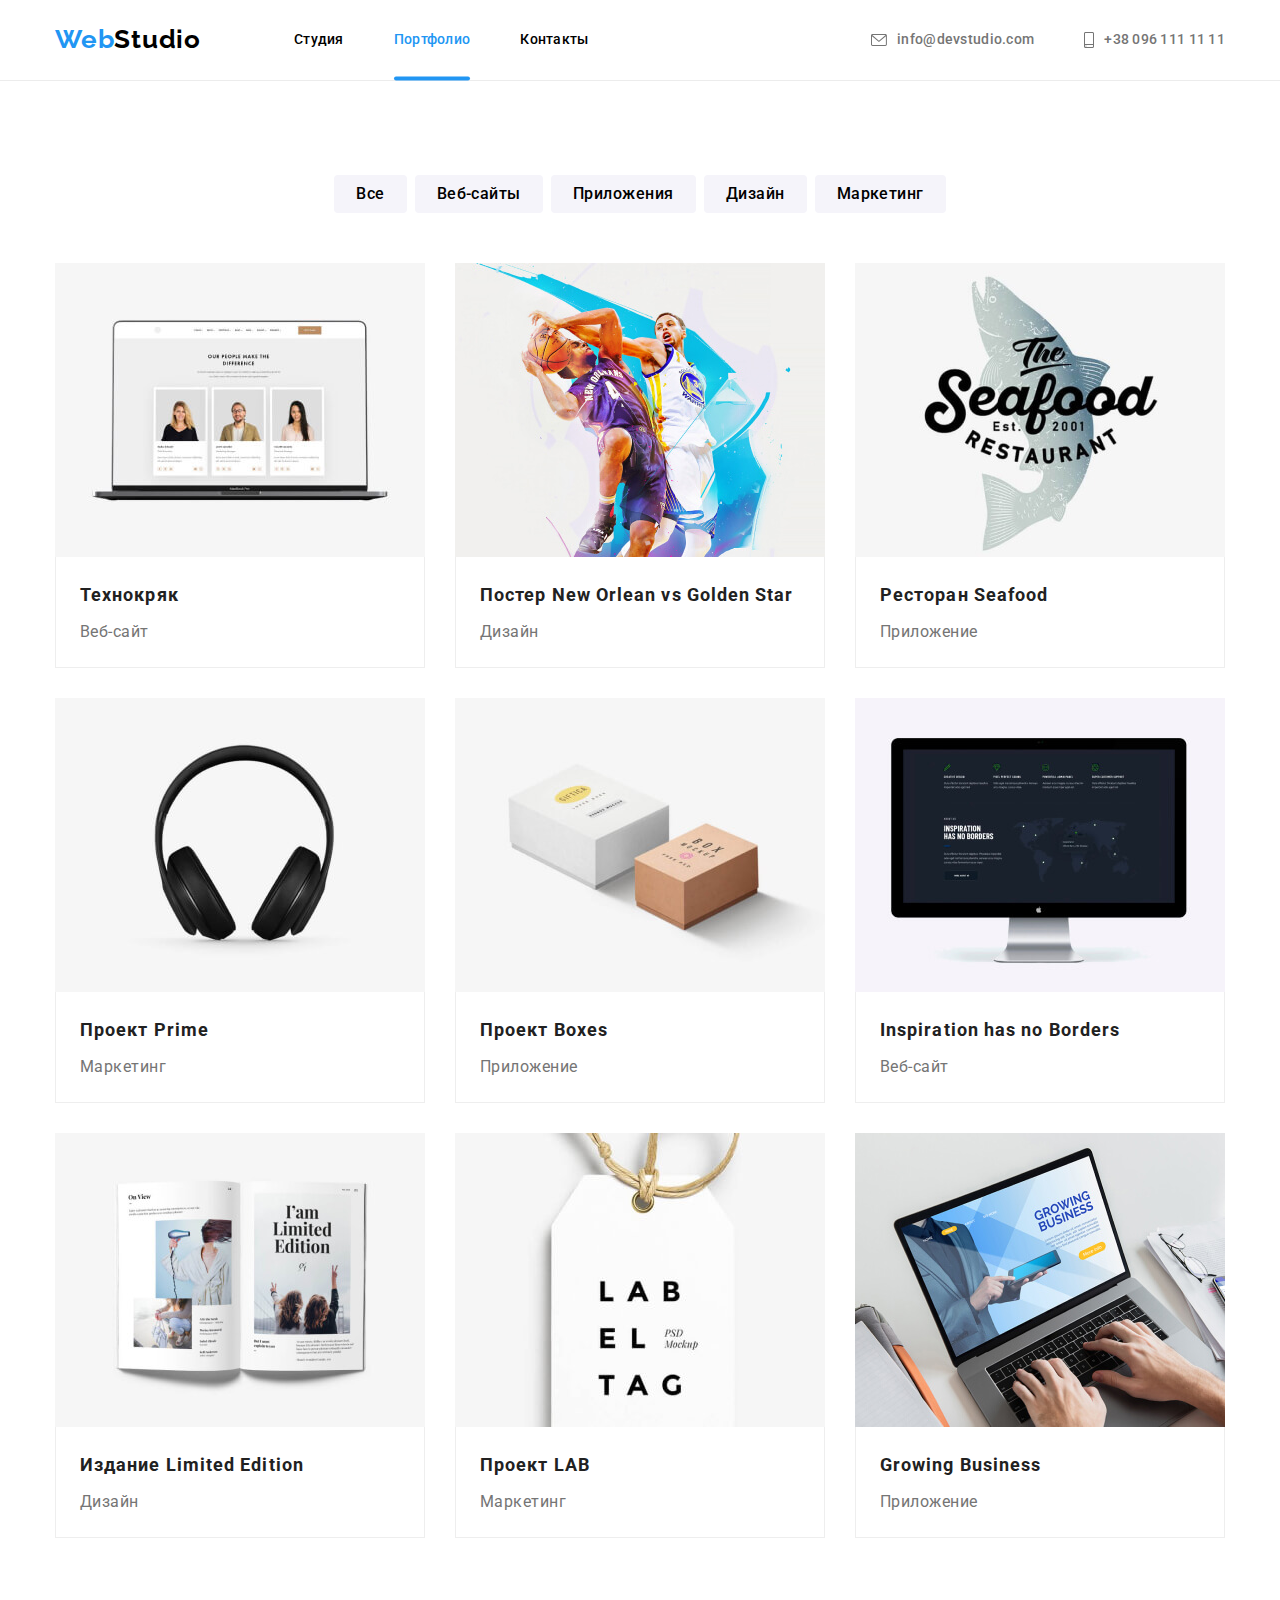
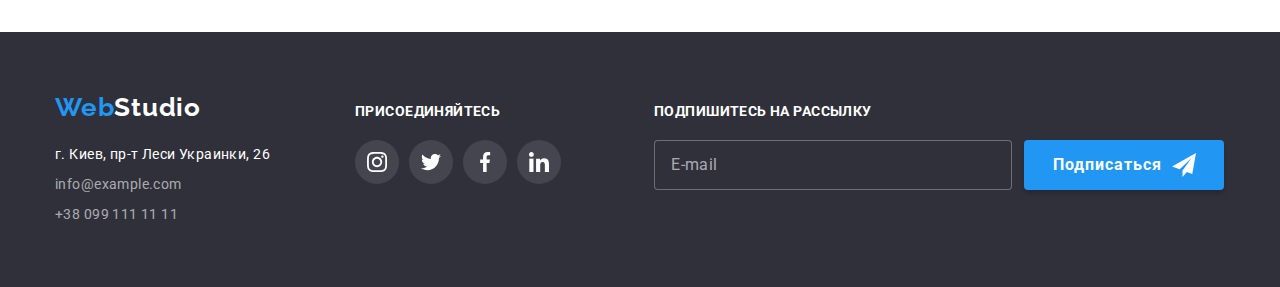
==== portfolio.html @ 22ee6ab9 "initial" ====
<!DOCTYPE html>
        <html lang="ru">
        <head>
            <meta charset="UTF-8">
            <meta name="viewport" content="width=device-width, initial-scale=1.0">
            <title>WebStudio</title>
            <link rel="stylesheet" href="https://cdnjs.cloudflare.com/ajax/libs/modern-normalize/1.0.0/modern-normalize.min.css">
            <link rel="stylesheet" href="./css/main.min.css">
            <link rel="preconnect" href="https://fonts.gstatic.com">
            <link href="https://fonts.googleapis.com/css2?family=Raleway:wght@700&family=Roboto:wght@400;500;700;900&display=swap"
                rel="stylesheet">
        </head>
            
        <body>
            <header class="page-header header-border">
               <div class="header container">
                    <nav class="navigation">
                        <a href="index.html" class="logo" aria-label="логотип сайта"><span class="logo-part">Web</span>Studio</a>
                        <ul class="navigation-list">
                            <li class="navigation-item">
                                <a class="navigation-link" href="index.html">Студия</a>
                            </li>
                            <li class="navigation-item">
                                <a class="navigation-link current" href="portfolio.html">Портфолио</a>
                            </li>
                            <li class="navigation-item">
                                <a class="navigation-link" href="#contacts">Контакты</a>
                            </li>
                        </ul>
                    </nav>
                    <address class="header-address">
                        <ul class="header-address-list">
                            <li class="header-address-item">
                                <a class="header-mail" href="mailto:info@devstudio.com">
                                    <svg class="envelope-svg" width="16" height="12">
                                        <use href="./images/sprite.svg#envelope"></use>
                                    </svg>
                                    info@devstudio.com</a>
                            </li>
                            <li class="header-address-item">
                                <a class="header-tel" href="tel:+380961111111">
                                    <svg class="smartphone-svg" width="10" height="16">
                                        <use href="./images/sprite.svg#smartphone"></use>
                                    </svg>
                                    +38 096 111 11 11</a>
                            </li>
                        </ul>
                    </address>
               </div>
            </header>
            <h1 class="visually-hidden">portfolio</h1>
            <main>
                <!--PORTFOLIO-->
                <section class="portfolio">
                  <div class="container">
                    <ul class="filter">
                        <li class="filter-list">
                            <button class="btn" type="button">Все</button>
                        </li>
                        <li class="filter-list">
                            <button class="btn" type="button">Веб-сайты</button>
                        </li>
                        <li class="filter-list">
                            <button class="btn" type="button">Приложения</button>
                        </li>
                        <li class="filter-list">
                            <button class="btn" type="button">Дизайн</button>
                        </li>
                        <li class="filter-list">
                            <button class="btn" type="button">Маркетинг</button>
                        </li>
                    </ul>
                  </div>
                  <div class="container">
                    <ul class="portfolio-list">
                        <li class="portfolio-item">
                            <a class="portfolio-link" href="">
                                <div class="portfolio-img-overlay">
                                    <img class="portfolio-img" src="images/images-portfolio/img(8).jpg" alt="пример портфолио" width="370" height="294">
                                    <p class="overlay">Технокряк это современная площадка распространения коронавируса. Компании используют эту платформу
                                        для цифрового
                                        шпионажа и атак на защищённые сервера конкурентов.</p>
                                </div>
                                <div class="portfolio-item-description">
                                    <h2 class="portfolio-title">Технокряк</h2>
                                    <p class="portfolio-description">Веб-сайт</p>
                                </div>
                            </a>
                        </li>
                        <li class="portfolio-item">
                            <a class="portfolio-link" href="">
                                <div class="portfolio-img-overlay">
                                    <img class="portfolio-img" src="images/images-portfolio/img(7).jpg" alt="пример портфолио" width="370" height="294">
                                    <p class="overlay">Технокряк это современная площадка распространения коронавируса. Компании используют эту платформу
                                        для цифрового
                                        шпионажа и атак на защищённые сервера конкурентов.</p>
                                </div>
                                <div class="portfolio-item-description">
                                    <h2 class="portfolio-title">Постер New Orlean vs Golden Star</h2>
                                    <p class="portfolio-description">Дизайн</p>
                                </div>
                            </a>
                        </li>
                        <li class="portfolio-item">
                            <a class="portfolio-link" href="">
                                <div class="portfolio-img-overlay">
                                    <img class="portfolio-img" src="images/images-portfolio/img(6).jpg" alt="пример портфолио" width="370" height="294">
                                    <p class="overlay">Технокряк это современная площадка распространения коронавируса. Компании используют эту платформу
                                        для цифрового
                                        шпионажа и атак на защищённые сервера конкурентов.</p>
                                </div>
                                <div class="portfolio-item-description">
                                    <h2 class="portfolio-title">Ресторан Seafood</h2>
                                    <p class="portfolio-description">Приложение</p>
                                </div>
                            </a>
                        </li>
                        <li class="portfolio-item">
                            <a class="portfolio-link" href="">
                                <div class="portfolio-img-overlay">
                                    <img class="portfolio-img" src="images/images-portfolio/img(5).jpg" alt="пример портфолио" width="370" height="294">
                                    <p class="overlay">Технокряк это современная площадка распространения коронавируса. Компании используют эту платформу
                                        для цифрового
                                        шпионажа и атак на защищённые сервера конкурентов.</p>
                                </div>
                                <div class="portfolio-item-description">
                                    <h2 class="portfolio-title">Проект Prime</h2>
                                    <p class="portfolio-description">Маркетинг</p>
                                </div>
                            </a>
                        </li>
                        <li class="portfolio-item">
                            <a class="portfolio-link" href="">
                                <div class="portfolio-img-overlay">
                                    <img class="portfolio-img" src="images/images-portfolio/img(4).jpg" alt="пример портфолио" width="370" height="294">
                                    <p class="overlay">Технокряк это современная площадка распространения коронавируса. Компании используют эту платформу
                                        для цифрового
                                        шпионажа и атак на защищённые сервера конкурентов.</p>
                                </div>
                                <div class="portfolio-item-description">
                                    <h2 class="portfolio-title">Проект Boxes</h2>
                                    <p class="portfolio-description">Приложение</p>
                                </div>
                            </a>
                        </li>
                        <li class="portfolio-item">
                            <a class="portfolio-link" href="">
                                <div class="portfolio-img-overlay">
                                    <img class="portfolio-img" src="images/images-portfolio/img(3).jpg" alt="пример портфолио" width="370" height="294">
                                    <p class="overlay">Технокряк это современная площадка распространения коронавируса. Компании используют эту платформу
                                        для цифрового
                                        шпионажа и атак на защищённые сервера конкурентов.</p>
                                </div>
                                <div class="portfolio-item-description">
                                    <h2 class="portfolio-title">Inspiration has no Borders</h2>
                                    <p class="portfolio-description">Веб-сайт</p>
                                </div>
                            </a>
                        </li>
                        <li class="portfolio-item">
                            <a class="portfolio-link" href="">
                                <div class="portfolio-img-overlay">
                                    <img class="portfolio-img" src="images/images-portfolio/img(2).jpg" alt="пример портфолио" width="370" height="294">
                                    <p class="overlay">Технокряк это современная площадка распространения коронавируса. Компании используют эту платформу
                                        для цифрового
                                        шпионажа и атак на защищённые сервера конкурентов.</p>
                                </div>
                                <div class="portfolio-item-description">
                                    <h2 class="portfolio-title">Издание Limited Edition</h2>
                                    <p class="portfolio-description">Дизайн</p>
                                </div>
                            </a>
                        </li>
                        <li class="portfolio-item">
                            <a class="portfolio-link" href="">
                                <div class="portfolio-img-overlay">
                                    <img class="portfolio-img" src="images/images-portfolio/img.jpg" alt="пример портфолио" width="370" height="294">
                                    <p class="overlay">Технокряк это современная площадка распространения коронавируса. Компании используют эту платформу
                                        для цифрового
                                        шпионажа и атак на защищённые сервера конкурентов.</p>
                                </div>
                                <div class="portfolio-item-description">
                                    <h2 class="portfolio-title">Проект LAB</h2>
                                    <p class="portfolio-description">Маркетинг</p>
                                </div>
                            </a>
                        </li>
                        <li class="portfolio-item">
                            <a class="portfolio-link" href="">
                                <div class="portfolio-img-overlay">
                                    <img class="portfolio-img" src="images/images-portfolio/img(1).jpg" alt="пример портфолио" width="370" height="294">
                                    <p class="overlay">Технокряк это современная площадка распространения коронавируса. Компании используют эту платформу
                                        для цифрового
                                        шпионажа и атак на защищённые сервера конкурентов.</p>
                                </div>
                                <div class="portfolio-item-description">
                                    <h2 class="portfolio-title">Growing Business</h2>
                                    <p class="portfolio-description">Приложение</p>
                                </div>
                            </a>
                        </li>
                    </ul>
                  </div>
                </section>

            </main>

            <footer>
                <div class="container footer-wrapper">
                    <div class="footer-address">
                        <a href="index.html" class="logo footer-logo" aria-label="логотип сайта"><span class="logo-part">Web</span>Studio</a>
                        <address id="contacts">
                            <ul class="footer-address-list">
                                <li class="footer-address-item">г. Киев, пр-т Леси Украинки, 26</li>
                                <li class="footer-address-item">
                                    <a class="footer-address-link" href="mailto:info@example.com">info@example.com</a>
                                </li>
                                <li class="footer-address-item">
                                    <a class="footer-address-link" href="tel:+380991111111">+38 099 111 11 11</a>
                                </li>
                            </ul>
                        </address>
                    </div>
                    <div class="footer-social">
                        <h3 class="footer-social-title">присоединяйтесь</h3>
                        <ul class="footer-social-list">
                            <li class="footer-social-item">
                                <a class="footer-social-link" href="">
                                    <svg class="footer-social-logo" width="20" height="20">
                                        <use href="./images/sprite.svg#instagram"></use>
                                    </svg>
                                </a>
                            </li>
                            <li class="footer-social-item">
                                <a class="footer-social-link" href="">
                                    <svg class="footer-social-logo" width="20" height="20">
                                        <use href="./images/sprite.svg#twitter"></use>
                                    </svg>
                                </a>
                            </li>
                            <li class="footer-social-item">
                                <a class="footer-social-link" href="">
                                    <svg class="footer-social-logo" width="20" height="20">
                                        <use href="./images/sprite.svg#facebook"></use>
                                    </svg>
                                </a>
                            </li>
                            <li class="footer-social-item">
                                <a class="footer-social-link" href="">
                                    <svg class="footer-social-logo" width="20" height="20">
                                        <use href="./images/sprite.svg#linkedin"></use>
                                    </svg>
                                </a>
                            </li>
                        </ul>
                    </div>
                    <form class="footer-form" action="#">
                        <h3 class="footer-form-title">Подпишитесь на рассылку</h3>
                        <div class="footer-form-wrapper">
                            <label>
                                <input class="footer-form-input" type="email" placeholder="E-mail">
                            </label>
                            <button class="footer-form-btn" type="submit">Подписаться
                                <svg class="footer-form-svg" width="24" height="24">
                                    <use href="./images/sprite.svg#icon-send""></use>
                                </svg>
                            </button>
                        </div>
                    </form>
                </div>
            </footer>
        </body>
        </html>
---- css/main.min.css ----
.visually-hidden{position:absolute;width:1px;height:1px;margin:-1px;border:0;padding:0;white-space:nowrap;clip-path:inset(100%);clip:rect(0 0 0 0);overflow:hidden}body{font-family:"Roboto",sans-serif}h1,h2,h3,h4,h5,h6{margin:0}ul,ol{margin:0;padding:0;list-style:none}a{margin:0;padding:0;text-decoration:none}img{display:block}p{margin:0}.current::after{content:'';position:absolute;display:block;width:100%;height:4px;border-radius:4px;background-color:#2196f3;transform:translateY(27.5px)}.container{width:100%;padding:0 15px}@media screen and (min-width: 480px){.container{max-width:480px;margin:0 auto}}@media screen and (min-width: 768px){.container{max-width:768px}}@media screen and (min-width: 1200px){.container{max-width:1200px}}.title{font-weight:700;font-size:36px;line-height:1.16;text-align:center;letter-spacing:0.03em;color:#212121;margin-bottom:50px}.logo{font-family:'Raleway', sans-serif;font-weight:700;font-size:26px;line-height:1.2;letter-spacing:0.03em;color:#000000;transition:color 250ms cubic-bezier(0.4, 0, 0.2, 1)}.logo .logo-part{color:#2196f3}.logo:hover,.logo:focus{color:#2196f3}.social-list{display:flex;justify-content:space-between;width:206px;margin-top:16px;margin-left:auto;margin-right:auto}.social-list-link{display:flex;justify-content:center;align-items:center;width:44px;height:44px;border-radius:50%;color:#afb1b8;transition:color 250ms cubic-bezier(0.4, 0, 0.2, 1),background-color 250ms cubic-bezier(0.4, 0, 0.2, 1)}.social-list-link:hover,.social-list-link:focus{color:#ffffff;background-color:#2196f3}.social-logo{fill:currentColor}.navigation{display:flex}.navigation-list{display:flex;align-items:center}.navigation-list .current{color:#2196f3}.navigation-item:not(:last-child){margin-right:50px}.navigation-link{position:relative;font-weight:500;font-size:14px;line-height:1.14;letter-spacing:0.02em;color:var(--main-font-color);padding-top:30px;padding-bottom:30px;transition:color 250ms cubic-bezier(0.4, 0, 0.2, 1)}.navigation-link:hover,.navigation-link:focus{color:#2196f3}.envelope-svg{margin-right:10px;fill:currentColor}.smartphone-svg{margin-right:10px;fill:currentColor}.header-mail,.header-tel{display:flex;align-items:center;font-style:normal;font-weight:500;font-size:14px;line-height:1.14;letter-spacing:0.02em;color:#757575;transition:color 250ms cubic-bezier(0.4, 0, 0.2, 1)}.header-mail:hover,.header-mail:focus,.header-tel:hover,.header-tel:focus{color:#2196f3}.footer-social-title{margin-bottom:20px;font-family:Roboto;font-weight:700;font-size:14px;line-height:1.14;letter-spacing:0.03em;text-transform:uppercase;color:#fff}.footer-social-link{display:flex;justify-content:center;align-items:center;width:44px;height:44px;border-radius:50%;color:#fff;border-radius:50%;background-color:rgba(255,255,255,0.1);transition:color 250ms cubic-bezier(0.4, 0, 0.2, 1),background-color 250ms cubic-bezier(0.4, 0, 0.2, 1)}.footer-social-link:hover,.footer-social-link:focus{background-color:#2196f3}.footer-social-logo{fill:currentColor}.footer-social-list{display:flex;width:206px;justify-content:space-between}.footer-social{width:206px;margin-top:12px;margin-left:85px}address{margin-top:20px}.footer-address-item{font-style:normal;font-weight:400;font-size:14px;line-height:1.71;letter-spacing:0.03em;color:#fff}.footer-address-item:not(:last-child){margin-bottom:6px}.footer-address-link{font-style:normal;color:rgba(255,255,255,0.6)}.footer-logo{color:#fff}.footer-form{margin-top:12px;margin-left:93px}.footer-form-title{font-family:"Roboto",sans-serif;font-weight:700;font-size:14px;line-height:1.14;letter-spacing:0.03em;text-transform:uppercase;color:#fff}.footer-form-input{width:358px;height:50px;border:1px solid rgba(255,255,255,0.3);border-radius:4px;background-color:#2f303a;margin-top:20px;padding-left:16px}.footer-form-input::placeholder{font-family:"Roboto",sans-serif;font-style:400;font-weight:normal;font-size:16px;line-height:1.42;letter-spacing:0.03em;color:rgba(255,255,255,0.6)}.footer-form-input:not(:placeholder-shown){font-family:"Roboto",sans-serif;font-style:400;font-weight:normal;font-size:16px;line-height:1.42;letter-spacing:0.03em;color:rgba(255,255,255,0.6)}.footer-form-btn{position:relative;font-family:"Roboto",sans-serif;font-weight:700;font-size:16px;line-height:1.87;text-align:center;letter-spacing:0.06em;color:#fff;background-color:#2196f3;box-shadow:0px 4px 4px rgba(0,0,0,0.15);border:none;border-radius:4px;padding:10px 62px 10px 29px;margin-left:12px;margin-top:20px;cursor:pointer}.footer-form-wrapper{display:flex}.footer-form-svg{position:absolute;margin-left:10px;top:50%;transform:translateY(-50%)}.header{display:flex;align-items:center}.page-header{padding-top:24px;padding-bottom:25px}.page-header .logo{margin-right:93px}.header-address-list{display:flex}.header-address-item:not(:last-child){margin-right:50px}.header-address{margin-left:auto;margin-top:0}.header-border{border-bottom:1px solid #ececec}.hero{background-image:linear-gradient(rgba(47,48,58,0.4), rgba(47,48,58,0.4)),url("../images/hero-mobile.jpg");background-repeat:no-repeat;max-width:480px;height:400px;padding:118px 15px;margin:0 auto;text-align:center;background-color:#c4c4c4;background-size:480px 400px;background-position:center}.hero-title{font-weight:900;font-size:26px;line-height:1.61;margin-bottom:30px;letter-spacing:0.06em;text-transform:uppercase;color:#fff}.hero-button{padding:9px 31px;border-radius:4px;border:1px solid transparent;cursor:pointer;font-family:"Roboto",sans-serif;font-weight:700;font-size:16px;line-height:1.85;letter-spacing:0.06em;text-decoration:none;background:#2196f3;color:#fff}@media screen and (min-device-pixel-ratio: 2) and (min-width: 320px), screen and (min-resolution: 192dpi) and (min-width: 320px), screen and (min-resolution: 2dppx) and (min-width: 320px){.hero{background-image:linear-gradient(rgba(47,48,58,0.4), rgba(47,48,58,0.4)),url("../images/hero-mobile@2x.jpg")}}@media screen and (min-width: 481px){.hero{background-image:linear-gradient(rgba(47,48,58,0.4), rgba(47,48,58,0.4)),url("../images/hero-tablet.jpg");background-size:768px 400px;max-width:768px}}@media screen and (min-device-pixel-ratio: 2) and (min-width: 481px), screen and (min-resolution: 192dpi) and (min-width: 481px), screen and (min-resolution: 2dppx) and (min-width: 481px){.hero{background-image:linear-gradient(rgba(47,48,58,0.4), rgba(47,48,58,0.4)),url("../images/hero-tablet@2x.jpg")}}@media screen and (min-width: 769px){.hero{background-image:linear-gradient(rgba(47,48,58,0.4), rgba(47,48,58,0.4)),url("../images/hero.jpg");background-size:1600px 600px;max-width:1600px;height:600px;padding-top:200px;padding-bottom:200px}.hero-title{font-size:44px;line-height:1.36}}@media screen and (min-device-pixel-ratio: 2) and (min-width: 769px), screen and (min-resolution: 192dpi) and (min-width: 769px), screen and (min-resolution: 2dppx) and (min-width: 769px){.hero{background-image:linear-gradient(rgba(47,48,58,0.4), rgba(47,48,58,0.4)),url("../images/hero@2x.jpg")}}.advantages-group{display:flex;justify-content:center;align-items:center;height:120px;background-color:#f5f4fa;margin-bottom:30px}.advantages{padding-top:60px;padding-bottom:30px}.advantages-title{font-weight:700;font-size:14px;line-height:1.14;letter-spacing:0.03em;color:#212121;text-transform:uppercase;text-align:center;margin-bottom:10px}.advantages-title-description{font-weight:400;font-size:14px;line-height:1.71;letter-spacing:0.03em;color:#757575;margin-bottom:30px}@media screen and (min-width: 768px){.advantages-list{margin-left:-15px;margin-right:-15px;margin-bottom:-30px;display:flex;flex-wrap:wrap}.advantages-item{margin-left:15px;margin-right:15px;width:calc((100% - 4 * 15px) / 2)}.advantages-title-description{margin-bottom:30px}.advantages{padding-bottom:60px}}@media screen and (min-width: 1200px){.advantages-group{width:270px}.advantages{padding-top:94px;padding-bottom:94px}.advantages-list{flex-wrap:nowrap}}.examples-overlay{position:absolute;bottom:0;left:0;width:100%;padding-top:27px;padding-bottom:27px;margin:0;font-family:"Roboto",sans-serif;font-weight:700;font-size:14px;line-height:1.14;text-align:center;letter-spacing:0.03em;text-transform:uppercase;color:#fff;background:rgba(47,48,58,0.8)}.examples-item{position:relative}.examples-item:not(:last-child){margin-right:30px}.examples-list{display:flex}.our-works{padding-bottom:94px}@media screen and (max-width: 1200px){.our-works{display:none}}.our-team{background-color:#f5f4fa;padding-top:94px;padding-bottom:94px}.our-team-list{display:flex}.our-team-element{padding-top:30px;padding-bottom:30px}.our-team-item{background-color:#ffffff;box-shadow:0px 1px 3px rgba(0,0,0,0.12),0px 1px 1px rgba(0,0,0,0.14),0px 2px 1px rgba(0,0,0,0.2)}.our-team-item:not(:last-child){margin-right:30px}.team-title{margin-bottom:11px;font-weight:500;font-size:16px;line-height:1.18;text-align:center;letter-spacing:0.03em;color:var(--main-font-color)}.team-description{margin-top:0;margin-bottom:0;font-weight:400;font-size:16px;line-height:1.18;text-align:center;letter-spacing:0.03em;color:#757575}.our-clients{padding-top:94px;padding-bottom:94px}.clients-list{display:flex;justify-content:space-between}.clients-list-link{display:flex;justify-content:center;align-items:center;width:170px;height:90px;border:1px solid #afb1b8;box-sizing:border-box;border-radius:4px;color:#afb1b8;transition:color 250ms cubic-bezier(0.4, 0, 0.2, 1),border 250ms cubic-bezier(0.4, 0, 0.2, 1)}.clients-list-link:hover,.clients-list-link:focus{border:1px solid #2196f3;color:#2196f3}.clients-logo{fill:currentColor}.footer-wrapper{display:flex}footer{padding-top:60px;padding-bottom:60px;background-color:#2f303a}.filter{display:flex;justify-content:center;margin-bottom:50px}.filter-list:not(:last-child){margin-right:8px}.btn{padding:6px 22px;border-radius:4px;border:0;font-family:"Roboto",sans-serif;font-weight:500;font-size:16px;line-height:1.62;letter-spacing:0.03em;color:var(--main-font-color);background-color:#f5f4fa;transition:color 250ms cubic-bezier(0.4, 0, 0.2, 1),background-color 250ms cubic-bezier(0.4, 0, 0.2, 1),box-shadow 250ms cubic-bezier(0.4, 0, 0.2, 1)}.btn:hover,.btn:focus{color:#fff;background-color:#2196f3;box-shadow:0px 3px 1px rgba(0,0,0,0.1),0px 1px 2px rgba(0,0,0,0.08),0px 2px 2px rgba(0,0,0,0.12)}.overlay{position:absolute;top:1px;left:0;margin:0;width:100%;height:100%;padding:63px 24px;font-family:var(--main-font);font-weight:400;font-size:18px;line-height:1.55;letter-spacing:0.03em;color:#fff;background:rgba(33,150,243,0.9);transform:translateY(100%);transition:transform 250ms cubic-bezier(0.4, 0, 0.2, 1)}.portfolio-link:hover .overlay,.portfolio-link:focus .overlay{transform:translateY(0)}.portfolio-img-overlay{position:relative;overflow:hidden}.portfolio{padding-top:94px;padding-bottom:94px}.portfolio-list{display:flex;flex-wrap:wrap;margin-left:-30px;margin-top:-30px}.portfolio-item{margin-left:30px;margin-top:30px;flex-basis:calc(100% / 3 - 30px)}.portfolio-link{display:block;transition:box-shadow 250ms cubic-bezier(0.4, 0, 0.2, 1)}.portfolio-link:hover,.portfolio-link:focus{box-shadow:0px 1px 1px rgba(0,0,0,0.12),0px 4px 4px rgba(0,0,0,0.06),1px 4px 6px rgba(0,0,0,0.16)}.portfolio-title{font-weight:700;font-size:18px;line-height:2;letter-spacing:0.06em;color:#212121;padding-bottom:4px}.portfolio-description{font-weight:400;font-size:16px;line-height:1.87;letter-spacing:0.03em;color:#757575;margin-top:0;margin-bottom:0}.portfolio-item-description{padding:20px 24px;border-right:1px solid #eeeeee;border-bottom:1px solid #eeeeee;border-left:1px solid #eeeeee}.backdrop{position:fixed;top:0;left:0;width:100%;height:100%;background:rgba(0,0,0,0.2);opacity:1;transition:opacity 250ms cubic-bezier(0.4, 0, 0.2, 1)}.backdrop.is-hidden{opacity:0;visibility:hidden;pointer-events:none}.modal{position:absolute;top:50%;left:50%;min-width:528px;min-height:581px;background:#ffffff;box-shadow:0px 1px 3px rgba(0,0,0,0.12),0px 1px 1px rgba(0,0,0,0.14),0px 2px 1px rgba(0,0,0,0.2);border-radius:4px;padding:40px;transform:translate(-50%, -50%) scale(1);transition:250ms cubic-bezier(0.4, 0, 0.2, 1)}.backdrop.is-hidden .modal{scale:0.9}.modal-cross{transition:fill 250ms cubic-bezier(0.4, 0, 0.2, 1)}.modal-cross:hover{fill:#2196f3}.modal-button{position:absolute;top:8px;right:8px;width:30px;height:30px;display:flex;justify-content:center;align-items:center;background:#ffffff;border:1px solid rgba(0,0,0,0.1);border-radius:50%;cursor:pointer}.modal-title{font-family:"Roboto",sans-serif;font-weight:700;font-size:20px;line-height:1.15;letter-spacing:0.03em;text-align:center;color:#212121;display:block;margin-bottom:12px}.modal-form{display:flex;flex-direction:column}.modal-form-input-wrapper{position:relative;display:block;margin-top:4px}.modal-form-input{width:100%;height:40px;border:1px solid rgba(33,33,33,0.2);border-radius:4px;padding-left:42px;transition:border-color 250ms cubic-bezier(0.4, 0, 0.2, 1)}.modal-form-input:focus,.modal-form-input:hover{outline:none;border-color:#2196f3}.modal-form-icon{position:absolute;top:0;left:12px;top:50%;transform:translateY(-50%);width:18px;height:18px;transition:fill 250ms cubic-bezier(0.4, 0, 0.2, 1)}.modal-form-input:focus+.modal-form-icon,.modal-form-input:hover+.modal-form-icon{fill:#2196f3}.modal-form-field{margin-bottom:10px}.modal-form-message{width:100%;height:120px;border:1px solid rgba(33,33,33,0.2);border-radius:4px;padding:12px 16px;margin-top:4px;resize:none}.modal-form-message::placeholder{font-family:"Roboto",sans-serif;font-style:normal;font-weight:400;font-size:12px;line-height:1.6;letter-spacing:0.01em;color:rgba(117,117,117,0.5)}.modal-form-massage-field{margin-bottom:20px}.modal-form-policy-text{display:flex;align-items:center;margin:0 auto;margin-bottom:30px}.modal-form-policy-text::before{content:'';display:inline-block;width:16px;height:15px;border-radius:2px;margin-right:3px;background-image:url("../images/vector.svg")}.modal-form-policy:checked+.modal-form-policy-text::before{background-color:#2196f3;background-image:url("../images/icon check.svg")}.modal-form-font{margin:0;font-family:"Roboto",sans-serif;font-weight:400;font-size:12px;line-height:1.16;letter-spacing:0.01em;color:#757575}.modal-policy-text{font-family:"Roboto",sans-serif;font-weight:400;font-size:14px;line-height:1.71;letter-spacing:0.03em;color:#757575}.modal-policy-link{font-family:"Roboto",sans-serif;font-style:normal;font-weight:400;font-size:14px;line-height:1.71;letter-spacing:0.03em;text-decoration-line:underline;color:#2196f3;margin-left:4px;text-decoration-skip-ink:none}.modal-form-btn{max-width:200px;font-family:"Roboto",sans-serif;font-style:normal;font-weight:700;font-size:16px;line-height:1.87;text-align:center;letter-spacing:0.06em;color:#ffffff;background:#2196f3;box-shadow:0px 4px 4px rgba(0,0,0,0.15);border-radius:4px;border:1px solid transparent;cursor:pointer;padding:10px 55px;display:block;margin:0 auto}
/*# sourceMappingURL=main.min.css.map */
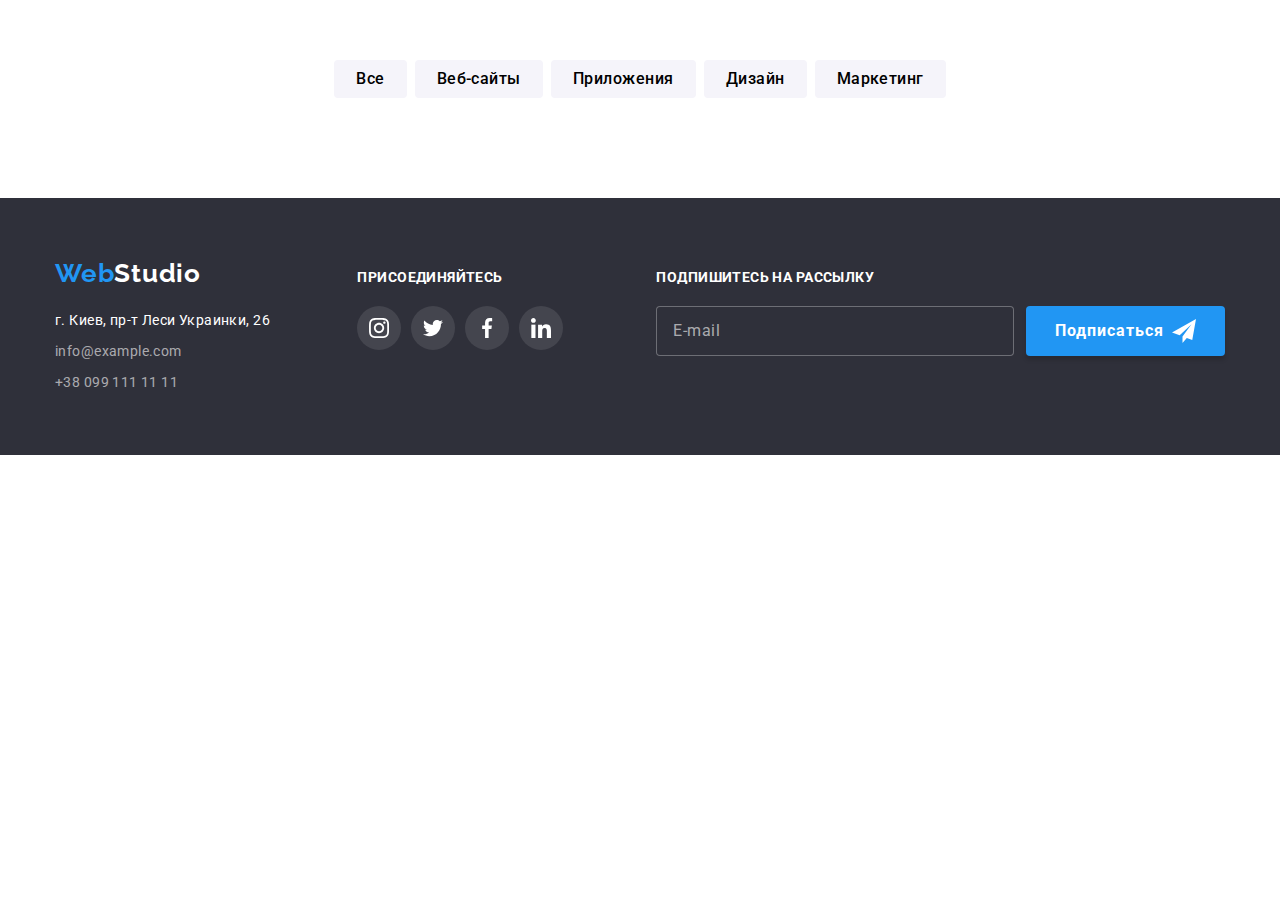
==== commit 7846b983: "add portfolio filter" ====
--- a/portfolio.html
+++ b/portfolio.html
@@ -12,7 +12,7 @@
         </head>
             
         <body>
-            <header class="page-header header-border">
+            <!-- <header class="page-header header-border">
                <div class="header container">
                     <nav class="navigation">
                         <a href="index.html" class="logo" aria-label="логотип сайта"><span class="logo-part">Web</span>Studio</a>
@@ -47,7 +47,7 @@
                         </ul>
                     </address>
                </div>
-            </header>
+            </header> -->
             <h1 class="visually-hidden">portfolio</h1>
             <main>
                 <!--PORTFOLIO-->
@@ -71,7 +71,7 @@
                         </li>
                     </ul>
                   </div>
-                  <div class="container">
+                  <!-- <div class="container">
                     <ul class="portfolio-list">
                         <li class="portfolio-item">
                             <a class="portfolio-link" href="">
@@ -200,59 +200,62 @@
                             </a>
                         </li>
                     </ul>
-                  </div>
+                  </div> -->
                 </section>
 
             </main>
 
             <footer>
                 <div class="container footer-wrapper">
-                    <div class="footer-address">
-                        <a href="index.html" class="logo footer-logo" aria-label="логотип сайта"><span class="logo-part">Web</span>Studio</a>
-                        <address id="contacts">
-                            <ul class="footer-address-list">
-                                <li class="footer-address-item">г. Киев, пр-т Леси Украинки, 26</li>
-                                <li class="footer-address-item">
-                                    <a class="footer-address-link" href="mailto:info@example.com">info@example.com</a>
-                                </li>
-                                <li class="footer-address-item">
-                                    <a class="footer-address-link" href="tel:+380991111111">+38 099 111 11 11</a>
+                    <div class="footer-address-social-wrapper">
+                        <div class="footer-address">
+                            <a href="index.html" class="logo footer-logo" aria-label="логотип сайта"><span
+                                    class="logo-part">Web</span>Studio</a>
+                            <address id="contacts">
+                                <ul class="footer-address-list">
+                                    <li class="footer-address-item">г. Киев, пр-т Леси Украинки, 26</li>
+                                    <li class="footer-address-item">
+                                        <a class="footer-address-link" href="mailto:info@example.com">info@example.com</a>
+                                    </li>
+                                    <li class="footer-address-item">
+                                        <a class="footer-address-link" href="tel:+380991111111">+38 099 111 11 11</a>
+                                    </li>
+                                </ul>
+                            </address>
+                        </div>
+                        <div class="footer-social">
+                            <h3 class="footer-social-title">присоединяйтесь</h3>
+                            <ul class="footer-social-list">
+                                <li class="footer-social-item">
+                                    <a class="footer-social-link" href="">
+                                        <svg class="footer-social-logo" width="20" height="20">
+                                            <use href="./images/sprite.svg#instagram"></use>
+                                        </svg>
+                                    </a>
+                                </li>
+                                <li class="footer-social-item">
+                                    <a class="footer-social-link" href="">
+                                        <svg class="footer-social-logo" width="20" height="20">
+                                            <use href="./images/sprite.svg#twitter"></use>
+                                        </svg>
+                                    </a>
+                                </li>
+                                <li class="footer-social-item">
+                                    <a class="footer-social-link" href="">
+                                        <svg class="footer-social-logo" width="20" height="20">
+                                            <use href="./images/sprite.svg#facebook"></use>
+                                        </svg>
+                                    </a>
+                                </li>
+                                <li class="footer-social-item">
+                                    <a class="footer-social-link" href="">
+                                        <svg class="footer-social-logo" width="20" height="20">
+                                            <use href="./images/sprite.svg#linkedin"></use>
+                                        </svg>
+                                    </a>
                                 </li>
                             </ul>
-                        </address>
-                    </div>
-                    <div class="footer-social">
-                        <h3 class="footer-social-title">присоединяйтесь</h3>
-                        <ul class="footer-social-list">
-                            <li class="footer-social-item">
-                                <a class="footer-social-link" href="">
-                                    <svg class="footer-social-logo" width="20" height="20">
-                                        <use href="./images/sprite.svg#instagram"></use>
-                                    </svg>
-                                </a>
-                            </li>
-                            <li class="footer-social-item">
-                                <a class="footer-social-link" href="">
-                                    <svg class="footer-social-logo" width="20" height="20">
-                                        <use href="./images/sprite.svg#twitter"></use>
-                                    </svg>
-                                </a>
-                            </li>
-                            <li class="footer-social-item">
-                                <a class="footer-social-link" href="">
-                                    <svg class="footer-social-logo" width="20" height="20">
-                                        <use href="./images/sprite.svg#facebook"></use>
-                                    </svg>
-                                </a>
-                            </li>
-                            <li class="footer-social-item">
-                                <a class="footer-social-link" href="">
-                                    <svg class="footer-social-logo" width="20" height="20">
-                                        <use href="./images/sprite.svg#linkedin"></use>
-                                    </svg>
-                                </a>
-                            </li>
-                        </ul>
+                        </div>
                     </div>
                     <form class="footer-form" action="#">
                         <h3 class="footer-form-title">Подпишитесь на рассылку</h3>
--- a/css/main.min.css
+++ b/css/main.min.css
@@ -1,2 +1,2 @@
-.visually-hidden{position:absolute;width:1px;height:1px;margin:-1px;border:0;padding:0;white-space:nowrap;clip-path:inset(100%);clip:rect(0 0 0 0);overflow:hidden}body{font-family:"Roboto",sans-serif}h1,h2,h3,h4,h5,h6{margin:0}ul,ol{margin:0;padding:0;list-style:none}a{margin:0;padding:0;text-decoration:none}img{display:block}p{margin:0}.current::after{content:'';position:absolute;display:block;width:100%;height:4px;border-radius:4px;background-color:#2196f3;transform:translateY(27.5px)}.container{width:100%;padding:0 15px}@media screen and (min-width: 480px){.container{max-width:480px;margin:0 auto}}@media screen and (min-width: 768px){.container{max-width:768px}}@media screen and (min-width: 1200px){.container{max-width:1200px}}.title{font-weight:700;font-size:36px;line-height:1.16;text-align:center;letter-spacing:0.03em;color:#212121;margin-bottom:50px}.logo{font-family:'Raleway', sans-serif;font-weight:700;font-size:26px;line-height:1.2;letter-spacing:0.03em;color:#000000;transition:color 250ms cubic-bezier(0.4, 0, 0.2, 1)}.logo .logo-part{color:#2196f3}.logo:hover,.logo:focus{color:#2196f3}.social-list{display:flex;justify-content:space-between;width:206px;margin-top:16px;margin-left:auto;margin-right:auto}.social-list-link{display:flex;justify-content:center;align-items:center;width:44px;height:44px;border-radius:50%;color:#afb1b8;transition:color 250ms cubic-bezier(0.4, 0, 0.2, 1),background-color 250ms cubic-bezier(0.4, 0, 0.2, 1)}.social-list-link:hover,.social-list-link:focus{color:#ffffff;background-color:#2196f3}.social-logo{fill:currentColor}.navigation{display:flex}.navigation-list{display:flex;align-items:center}.navigation-list .current{color:#2196f3}.navigation-item:not(:last-child){margin-right:50px}.navigation-link{position:relative;font-weight:500;font-size:14px;line-height:1.14;letter-spacing:0.02em;color:var(--main-font-color);padding-top:30px;padding-bottom:30px;transition:color 250ms cubic-bezier(0.4, 0, 0.2, 1)}.navigation-link:hover,.navigation-link:focus{color:#2196f3}.envelope-svg{margin-right:10px;fill:currentColor}.smartphone-svg{margin-right:10px;fill:currentColor}.header-mail,.header-tel{display:flex;align-items:center;font-style:normal;font-weight:500;font-size:14px;line-height:1.14;letter-spacing:0.02em;color:#757575;transition:color 250ms cubic-bezier(0.4, 0, 0.2, 1)}.header-mail:hover,.header-mail:focus,.header-tel:hover,.header-tel:focus{color:#2196f3}.footer-social-title{margin-bottom:20px;font-family:Roboto;font-weight:700;font-size:14px;line-height:1.14;letter-spacing:0.03em;text-transform:uppercase;color:#fff}.footer-social-link{display:flex;justify-content:center;align-items:center;width:44px;height:44px;border-radius:50%;color:#fff;border-radius:50%;background-color:rgba(255,255,255,0.1);transition:color 250ms cubic-bezier(0.4, 0, 0.2, 1),background-color 250ms cubic-bezier(0.4, 0, 0.2, 1)}.footer-social-link:hover,.footer-social-link:focus{background-color:#2196f3}.footer-social-logo{fill:currentColor}.footer-social-list{display:flex;width:206px;justify-content:space-between}.footer-social{width:206px;margin-top:12px;margin-left:85px}address{margin-top:20px}.footer-address-item{font-style:normal;font-weight:400;font-size:14px;line-height:1.71;letter-spacing:0.03em;color:#fff}.footer-address-item:not(:last-child){margin-bottom:6px}.footer-address-link{font-style:normal;color:rgba(255,255,255,0.6)}.footer-logo{color:#fff}.footer-form{margin-top:12px;margin-left:93px}.footer-form-title{font-family:"Roboto",sans-serif;font-weight:700;font-size:14px;line-height:1.14;letter-spacing:0.03em;text-transform:uppercase;color:#fff}.footer-form-input{width:358px;height:50px;border:1px solid rgba(255,255,255,0.3);border-radius:4px;background-color:#2f303a;margin-top:20px;padding-left:16px}.footer-form-input::placeholder{font-family:"Roboto",sans-serif;font-style:400;font-weight:normal;font-size:16px;line-height:1.42;letter-spacing:0.03em;color:rgba(255,255,255,0.6)}.footer-form-input:not(:placeholder-shown){font-family:"Roboto",sans-serif;font-style:400;font-weight:normal;font-size:16px;line-height:1.42;letter-spacing:0.03em;color:rgba(255,255,255,0.6)}.footer-form-btn{position:relative;font-family:"Roboto",sans-serif;font-weight:700;font-size:16px;line-height:1.87;text-align:center;letter-spacing:0.06em;color:#fff;background-color:#2196f3;box-shadow:0px 4px 4px rgba(0,0,0,0.15);border:none;border-radius:4px;padding:10px 62px 10px 29px;margin-left:12px;margin-top:20px;cursor:pointer}.footer-form-wrapper{display:flex}.footer-form-svg{position:absolute;margin-left:10px;top:50%;transform:translateY(-50%)}.header{display:flex;align-items:center}.page-header{padding-top:24px;padding-bottom:25px}.page-header .logo{margin-right:93px}.header-address-list{display:flex}.header-address-item:not(:last-child){margin-right:50px}.header-address{margin-left:auto;margin-top:0}.header-border{border-bottom:1px solid #ececec}.hero{background-image:linear-gradient(rgba(47,48,58,0.4), rgba(47,48,58,0.4)),url("../images/hero-mobile.jpg");background-repeat:no-repeat;max-width:480px;height:400px;padding:118px 15px;margin:0 auto;text-align:center;background-color:#c4c4c4;background-size:480px 400px;background-position:center}.hero-title{font-weight:900;font-size:26px;line-height:1.61;margin-bottom:30px;letter-spacing:0.06em;text-transform:uppercase;color:#fff}.hero-button{padding:9px 31px;border-radius:4px;border:1px solid transparent;cursor:pointer;font-family:"Roboto",sans-serif;font-weight:700;font-size:16px;line-height:1.85;letter-spacing:0.06em;text-decoration:none;background:#2196f3;color:#fff}@media screen and (min-device-pixel-ratio: 2) and (min-width: 320px), screen and (min-resolution: 192dpi) and (min-width: 320px), screen and (min-resolution: 2dppx) and (min-width: 320px){.hero{background-image:linear-gradient(rgba(47,48,58,0.4), rgba(47,48,58,0.4)),url("../images/hero-mobile@2x.jpg")}}@media screen and (min-width: 481px){.hero{background-image:linear-gradient(rgba(47,48,58,0.4), rgba(47,48,58,0.4)),url("../images/hero-tablet.jpg");background-size:768px 400px;max-width:768px}}@media screen and (min-device-pixel-ratio: 2) and (min-width: 481px), screen and (min-resolution: 192dpi) and (min-width: 481px), screen and (min-resolution: 2dppx) and (min-width: 481px){.hero{background-image:linear-gradient(rgba(47,48,58,0.4), rgba(47,48,58,0.4)),url("../images/hero-tablet@2x.jpg")}}@media screen and (min-width: 769px){.hero{background-image:linear-gradient(rgba(47,48,58,0.4), rgba(47,48,58,0.4)),url("../images/hero.jpg");background-size:1600px 600px;max-width:1600px;height:600px;padding-top:200px;padding-bottom:200px}.hero-title{font-size:44px;line-height:1.36}}@media screen and (min-device-pixel-ratio: 2) and (min-width: 769px), screen and (min-resolution: 192dpi) and (min-width: 769px), screen and (min-resolution: 2dppx) and (min-width: 769px){.hero{background-image:linear-gradient(rgba(47,48,58,0.4), rgba(47,48,58,0.4)),url("../images/hero@2x.jpg")}}.advantages-group{display:flex;justify-content:center;align-items:center;height:120px;background-color:#f5f4fa;margin-bottom:30px}.advantages{padding-top:60px;padding-bottom:30px}.advantages-title{font-weight:700;font-size:14px;line-height:1.14;letter-spacing:0.03em;color:#212121;text-transform:uppercase;text-align:center;margin-bottom:10px}.advantages-title-description{font-weight:400;font-size:14px;line-height:1.71;letter-spacing:0.03em;color:#757575;margin-bottom:30px}@media screen and (min-width: 768px){.advantages-list{margin-left:-15px;margin-right:-15px;margin-bottom:-30px;display:flex;flex-wrap:wrap}.advantages-item{margin-left:15px;margin-right:15px;width:calc((100% - 4 * 15px) / 2)}.advantages-title-description{margin-bottom:30px}.advantages{padding-bottom:60px}}@media screen and (min-width: 1200px){.advantages-group{width:270px}.advantages{padding-top:94px;padding-bottom:94px}.advantages-list{flex-wrap:nowrap}}.examples-overlay{position:absolute;bottom:0;left:0;width:100%;padding-top:27px;padding-bottom:27px;margin:0;font-family:"Roboto",sans-serif;font-weight:700;font-size:14px;line-height:1.14;text-align:center;letter-spacing:0.03em;text-transform:uppercase;color:#fff;background:rgba(47,48,58,0.8)}.examples-item{position:relative}.examples-item:not(:last-child){margin-right:30px}.examples-list{display:flex}.our-works{padding-bottom:94px}@media screen and (max-width: 1200px){.our-works{display:none}}.our-team{background-color:#f5f4fa;padding-top:94px;padding-bottom:94px}.our-team-list{display:flex}.our-team-element{padding-top:30px;padding-bottom:30px}.our-team-item{background-color:#ffffff;box-shadow:0px 1px 3px rgba(0,0,0,0.12),0px 1px 1px rgba(0,0,0,0.14),0px 2px 1px rgba(0,0,0,0.2)}.our-team-item:not(:last-child){margin-right:30px}.team-title{margin-bottom:11px;font-weight:500;font-size:16px;line-height:1.18;text-align:center;letter-spacing:0.03em;color:var(--main-font-color)}.team-description{margin-top:0;margin-bottom:0;font-weight:400;font-size:16px;line-height:1.18;text-align:center;letter-spacing:0.03em;color:#757575}.our-clients{padding-top:94px;padding-bottom:94px}.clients-list{display:flex;justify-content:space-between}.clients-list-link{display:flex;justify-content:center;align-items:center;width:170px;height:90px;border:1px solid #afb1b8;box-sizing:border-box;border-radius:4px;color:#afb1b8;transition:color 250ms cubic-bezier(0.4, 0, 0.2, 1),border 250ms cubic-bezier(0.4, 0, 0.2, 1)}.clients-list-link:hover,.clients-list-link:focus{border:1px solid #2196f3;color:#2196f3}.clients-logo{fill:currentColor}.footer-wrapper{display:flex}footer{padding-top:60px;padding-bottom:60px;background-color:#2f303a}.filter{display:flex;justify-content:center;margin-bottom:50px}.filter-list:not(:last-child){margin-right:8px}.btn{padding:6px 22px;border-radius:4px;border:0;font-family:"Roboto",sans-serif;font-weight:500;font-size:16px;line-height:1.62;letter-spacing:0.03em;color:var(--main-font-color);background-color:#f5f4fa;transition:color 250ms cubic-bezier(0.4, 0, 0.2, 1),background-color 250ms cubic-bezier(0.4, 0, 0.2, 1),box-shadow 250ms cubic-bezier(0.4, 0, 0.2, 1)}.btn:hover,.btn:focus{color:#fff;background-color:#2196f3;box-shadow:0px 3px 1px rgba(0,0,0,0.1),0px 1px 2px rgba(0,0,0,0.08),0px 2px 2px rgba(0,0,0,0.12)}.overlay{position:absolute;top:1px;left:0;margin:0;width:100%;height:100%;padding:63px 24px;font-family:var(--main-font);font-weight:400;font-size:18px;line-height:1.55;letter-spacing:0.03em;color:#fff;background:rgba(33,150,243,0.9);transform:translateY(100%);transition:transform 250ms cubic-bezier(0.4, 0, 0.2, 1)}.portfolio-link:hover .overlay,.portfolio-link:focus .overlay{transform:translateY(0)}.portfolio-img-overlay{position:relative;overflow:hidden}.portfolio{padding-top:94px;padding-bottom:94px}.portfolio-list{display:flex;flex-wrap:wrap;margin-left:-30px;margin-top:-30px}.portfolio-item{margin-left:30px;margin-top:30px;flex-basis:calc(100% / 3 - 30px)}.portfolio-link{display:block;transition:box-shadow 250ms cubic-bezier(0.4, 0, 0.2, 1)}.portfolio-link:hover,.portfolio-link:focus{box-shadow:0px 1px 1px rgba(0,0,0,0.12),0px 4px 4px rgba(0,0,0,0.06),1px 4px 6px rgba(0,0,0,0.16)}.portfolio-title{font-weight:700;font-size:18px;line-height:2;letter-spacing:0.06em;color:#212121;padding-bottom:4px}.portfolio-description{font-weight:400;font-size:16px;line-height:1.87;letter-spacing:0.03em;color:#757575;margin-top:0;margin-bottom:0}.portfolio-item-description{padding:20px 24px;border-right:1px solid #eeeeee;border-bottom:1px solid #eeeeee;border-left:1px solid #eeeeee}.backdrop{position:fixed;top:0;left:0;width:100%;height:100%;background:rgba(0,0,0,0.2);opacity:1;transition:opacity 250ms cubic-bezier(0.4, 0, 0.2, 1)}.backdrop.is-hidden{opacity:0;visibility:hidden;pointer-events:none}.modal{position:absolute;top:50%;left:50%;min-width:528px;min-height:581px;background:#ffffff;box-shadow:0px 1px 3px rgba(0,0,0,0.12),0px 1px 1px rgba(0,0,0,0.14),0px 2px 1px rgba(0,0,0,0.2);border-radius:4px;padding:40px;transform:translate(-50%, -50%) scale(1);transition:250ms cubic-bezier(0.4, 0, 0.2, 1)}.backdrop.is-hidden .modal{scale:0.9}.modal-cross{transition:fill 250ms cubic-bezier(0.4, 0, 0.2, 1)}.modal-cross:hover{fill:#2196f3}.modal-button{position:absolute;top:8px;right:8px;width:30px;height:30px;display:flex;justify-content:center;align-items:center;background:#ffffff;border:1px solid rgba(0,0,0,0.1);border-radius:50%;cursor:pointer}.modal-title{font-family:"Roboto",sans-serif;font-weight:700;font-size:20px;line-height:1.15;letter-spacing:0.03em;text-align:center;color:#212121;display:block;margin-bottom:12px}.modal-form{display:flex;flex-direction:column}.modal-form-input-wrapper{position:relative;display:block;margin-top:4px}.modal-form-input{width:100%;height:40px;border:1px solid rgba(33,33,33,0.2);border-radius:4px;padding-left:42px;transition:border-color 250ms cubic-bezier(0.4, 0, 0.2, 1)}.modal-form-input:focus,.modal-form-input:hover{outline:none;border-color:#2196f3}.modal-form-icon{position:absolute;top:0;left:12px;top:50%;transform:translateY(-50%);width:18px;height:18px;transition:fill 250ms cubic-bezier(0.4, 0, 0.2, 1)}.modal-form-input:focus+.modal-form-icon,.modal-form-input:hover+.modal-form-icon{fill:#2196f3}.modal-form-field{margin-bottom:10px}.modal-form-message{width:100%;height:120px;border:1px solid rgba(33,33,33,0.2);border-radius:4px;padding:12px 16px;margin-top:4px;resize:none}.modal-form-message::placeholder{font-family:"Roboto",sans-serif;font-style:normal;font-weight:400;font-size:12px;line-height:1.6;letter-spacing:0.01em;color:rgba(117,117,117,0.5)}.modal-form-massage-field{margin-bottom:20px}.modal-form-policy-text{display:flex;align-items:center;margin:0 auto;margin-bottom:30px}.modal-form-policy-text::before{content:'';display:inline-block;width:16px;height:15px;border-radius:2px;margin-right:3px;background-image:url("../images/vector.svg")}.modal-form-policy:checked+.modal-form-policy-text::before{background-color:#2196f3;background-image:url("../images/icon check.svg")}.modal-form-font{margin:0;font-family:"Roboto",sans-serif;font-weight:400;font-size:12px;line-height:1.16;letter-spacing:0.01em;color:#757575}.modal-policy-text{font-family:"Roboto",sans-serif;font-weight:400;font-size:14px;line-height:1.71;letter-spacing:0.03em;color:#757575}.modal-policy-link{font-family:"Roboto",sans-serif;font-style:normal;font-weight:400;font-size:14px;line-height:1.71;letter-spacing:0.03em;text-decoration-line:underline;color:#2196f3;margin-left:4px;text-decoration-skip-ink:none}.modal-form-btn{max-width:200px;font-family:"Roboto",sans-serif;font-style:normal;font-weight:700;font-size:16px;line-height:1.87;text-align:center;letter-spacing:0.06em;color:#ffffff;background:#2196f3;box-shadow:0px 4px 4px rgba(0,0,0,0.15);border-radius:4px;border:1px solid transparent;cursor:pointer;padding:10px 55px;display:block;margin:0 auto}
+.visually-hidden{position:absolute;width:1px;height:1px;margin:-1px;border:0;padding:0;white-space:nowrap;clip-path:inset(100%);clip:rect(0 0 0 0);overflow:hidden}body{font-family:"Roboto",sans-serif}h1,h2,h3,h4,h5,h6{margin:0}ul,ol{margin:0;padding:0;list-style:none}a{margin:0;padding:0;text-decoration:none}img{display:block}p{margin:0}.current::after{content:'';position:absolute;display:block;width:100%;height:4px;border-radius:4px;background-color:#2196f3;transform:translateY(27.5px)}.container{width:100%;padding:0 15px}@media screen and (min-width: 480px){.container{max-width:480px;margin:0 auto}}@media screen and (min-width: 768px){.container{max-width:768px}}@media screen and (min-width: 1200px){.container{max-width:1200px}}.title{font-weight:700;font-size:28px;line-height:1.17;text-align:center;letter-spacing:0.03em;color:#212121;margin-bottom:30px}@media screen and (min-width: 1200px){.title{margin-bottom:50px;font-size:36px;line-height:1.16}}.logo{font-family:'Raleway', sans-serif;font-weight:700;font-size:26px;line-height:1.2;letter-spacing:0.03em;color:#000000;transition:color 250ms cubic-bezier(0.4, 0, 0.2, 1)}.logo .logo-part{color:#2196f3}.logo:hover,.logo:focus{color:#2196f3}.social-list{display:flex;justify-content:space-between;width:206px;margin-top:16px;margin-left:auto;margin-right:auto}.social-list-link{display:flex;justify-content:center;align-items:center;width:44px;height:44px;border-radius:50%;color:#afb1b8;transition:color 250ms cubic-bezier(0.4, 0, 0.2, 1),background-color 250ms cubic-bezier(0.4, 0, 0.2, 1)}.social-list-link:hover,.social-list-link:focus{color:#ffffff;background-color:#2196f3}.social-logo{fill:currentColor}.navigation{display:flex}.navigation-list{display:flex;align-items:center}.navigation-list .current{color:#2196f3}.navigation-item:not(:last-child){margin-right:50px}.navigation-link{position:relative;font-weight:500;font-size:14px;line-height:1.14;letter-spacing:0.02em;color:var(--main-font-color);padding-top:30px;padding-bottom:30px;transition:color 250ms cubic-bezier(0.4, 0, 0.2, 1)}.navigation-link:hover,.navigation-link:focus{color:#2196f3}.envelope-svg{margin-right:10px;fill:currentColor}.smartphone-svg{margin-right:10px;fill:currentColor}.header-mail,.header-tel{display:flex;align-items:center;font-style:normal;font-weight:500;font-size:14px;line-height:1.14;letter-spacing:0.02em;color:#757575;transition:color 250ms cubic-bezier(0.4, 0, 0.2, 1)}.header-mail:hover,.header-mail:focus,.header-tel:hover,.header-tel:focus{color:#2196f3}.footer-social-title{margin-bottom:20px;font-family:Roboto;font-weight:700;font-size:14px;line-height:1.14;letter-spacing:0.03em;text-transform:uppercase;color:#fff}.footer-social-link{display:flex;justify-content:center;align-items:center;width:44px;height:44px;border-radius:50%;color:#fff;border-radius:50%;background-color:rgba(255,255,255,0.1);transition:color 250ms cubic-bezier(0.4, 0, 0.2, 1),background-color 250ms cubic-bezier(0.4, 0, 0.2, 1)}.footer-social-link:hover,.footer-social-link:focus{background-color:#2196f3}.footer-social-logo{fill:currentColor}.footer-social-list{display:flex;justify-content:center}.footer-social-item:not(:last-child){margin-right:10px}@media screen and (min-width: 768px) and (max-width: 1200px){.footer-social{margin-top:6px}}@media screen and (min-width: 1200px){.footer-social{margin-top:12px}}address{margin-top:20px;margin-bottom:60px}.footer-address-item{font-style:normal;font-weight:400;font-size:14px;line-height:1.71;letter-spacing:0.03em;color:#fff}.footer-address-item:not(:last-child){margin-bottom:7px}.footer-address-link{font-style:normal;color:rgba(255,255,255,0.6)}@media screen and (min-width: 1200px){address{margin-bottom:0px}}.footer-logo{color:#fff}.footer-form{margin-top:60px}.footer-form-title{font-family:"Roboto",sans-serif;font-weight:700;font-size:14px;line-height:1.14;letter-spacing:0.03em;text-transform:uppercase;color:#fff}.footer-form-input{width:100%;height:50px;border:1px solid rgba(255,255,255,0.3);border-radius:4px;background-color:#2f303a;margin-top:20px;padding-left:16px}.footer-form-input::placeholder{font-family:"Roboto",sans-serif;font-style:400;font-weight:normal;font-size:16px;line-height:1.42;letter-spacing:0.03em;color:rgba(255,255,255,0.6)}.footer-form-input:not(:placeholder-shown){font-family:"Roboto",sans-serif;font-style:400;font-weight:normal;font-size:16px;line-height:1.42;letter-spacing:0.03em;color:rgba(255,255,255,0.6)}.footer-form-btn{display:flex;align-items:center;font-family:"Roboto",sans-serif;font-weight:700;font-size:16px;line-height:1.87;text-align:center;letter-spacing:0.06em;color:#fff;background-color:#2196f3;box-shadow:0px 4px 4px rgba(0,0,0,0.15);border:none;border-radius:4px;padding:10px 29px;margin:0 auto;margin-top:20px;cursor:pointer}.footer-form-svg{margin-left:8px}@media screen and (min-width: 768px){.footer-address-social-wrapper{display:flex;justify-content:space-between;margin:0 auto;width:593px}.footer-form{margin-top:0px}.footer-form-input{width:450px}}@media screen and (min-width: 1200px){.footer-form{margin-top:12px;margin-left:93px}.footer-form-input{width:358px}.footer-form-input{width:358px}.footer-address-social-wrapper{width:513px;margin:0}.footer-form-wrapper{display:flex}.footer-form-btn{margin-left:12px}}.header{display:flex;align-items:center}.page-header{padding-top:24px;padding-bottom:25px}.page-header .logo{margin-right:93px}.header-address-list{display:flex}.header-address-item:not(:last-child){margin-right:50px}.header-address{margin-left:auto;margin-top:0}.header-border{border-bottom:1px solid #ececec}.hero{background-image:linear-gradient(rgba(47,48,58,0.4), rgba(47,48,58,0.4)),url("../images/hero-mobile.jpg");background-repeat:no-repeat;max-width:480px;height:400px;padding:118px 15px;margin:0 auto;text-align:center;background-color:#c4c4c4;background-size:480px 400px;background-position:center}.hero-title{font-weight:900;font-size:26px;line-height:1.61;margin-bottom:30px;letter-spacing:0.06em;text-transform:uppercase;color:#fff}.hero-button{padding:9px 31px;border-radius:4px;border:1px solid transparent;cursor:pointer;font-family:"Roboto",sans-serif;font-weight:700;font-size:16px;line-height:1.85;letter-spacing:0.06em;text-decoration:none;background:#2196f3;color:#fff}@media screen and (min-device-pixel-ratio: 2) and (min-width: 320px), screen and (min-resolution: 192dpi) and (min-width: 320px), screen and (min-resolution: 2dppx) and (min-width: 320px){.hero{background-image:linear-gradient(rgba(47,48,58,0.4), rgba(47,48,58,0.4)),url("../images/hero-mobile@2x.jpg")}}@media screen and (min-width: 481px){.hero{background-image:linear-gradient(rgba(47,48,58,0.4), rgba(47,48,58,0.4)),url("../images/hero-tablet.jpg");background-size:768px 400px;max-width:768px}}@media screen and (min-device-pixel-ratio: 2) and (min-width: 481px), screen and (min-resolution: 192dpi) and (min-width: 481px), screen and (min-resolution: 2dppx) and (min-width: 481px){.hero{background-image:linear-gradient(rgba(47,48,58,0.4), rgba(47,48,58,0.4)),url("../images/hero-tablet@2x.jpg")}}@media screen and (min-width: 769px){.hero{background-image:linear-gradient(rgba(47,48,58,0.4), rgba(47,48,58,0.4)),url("../images/hero.jpg");background-size:1600px 600px;max-width:1600px;height:600px;padding-top:200px;padding-bottom:200px}.hero-title{font-size:44px;line-height:1.36}}@media screen and (min-device-pixel-ratio: 2) and (min-width: 769px), screen and (min-resolution: 192dpi) and (min-width: 769px), screen and (min-resolution: 2dppx) and (min-width: 769px){.hero{background-image:linear-gradient(rgba(47,48,58,0.4), rgba(47,48,58,0.4)),url("../images/hero@2x.jpg")}}.advantages-group{display:flex;justify-content:center;align-items:center;height:120px;background-color:#f5f4fa;margin-bottom:30px}.advantages{padding-top:60px;padding-bottom:30px}.advantages-title{font-weight:700;font-size:14px;line-height:1.14;letter-spacing:0.03em;color:#212121;text-transform:uppercase;text-align:center;margin-bottom:10px}.advantages-title-description{font-weight:400;font-size:14px;line-height:1.71;letter-spacing:0.03em;color:#757575;margin-bottom:30px}@media screen and (min-width: 768px){.advantages-list{margin-left:-15px;margin-right:-15px;margin-bottom:-30px;display:flex;flex-wrap:wrap}.advantages-item{margin-left:15px;margin-right:15px;width:calc((100% - 4 * 15px) / 2)}.advantages-title-description{margin-bottom:30px}.advantages{padding-bottom:60px}}@media screen and (min-width: 1200px){.advantages-group{width:270px}.advantages{padding-top:94px;padding-bottom:94px}.advantages-list{flex-wrap:nowrap}}.examples-overlay{position:absolute;bottom:0;left:0;width:100%;padding-top:27px;padding-bottom:27px;margin:0;font-family:"Roboto",sans-serif;font-weight:700;font-size:14px;line-height:1.14;text-align:center;letter-spacing:0.03em;text-transform:uppercase;color:#fff;background:rgba(47,48,58,0.8)}.examples-item{position:relative}.examples-item:not(:last-child){margin-right:30px}.examples-list{display:flex}.our-works{padding-bottom:94px}@media screen and (max-width: 1200px){.our-works{display:none}}.our-team{background-color:#f5f4fa;padding-top:94px;padding-bottom:30px}.our-team-element{padding-top:30px;padding-bottom:24px}.our-team-item{background-color:#ffffff;box-shadow:0px 1px 3px rgba(0,0,0,0.12),0px 1px 1px rgba(0,0,0,0.14),0px 2px 1px rgba(0,0,0,0.2);border-radius:0px 0px 4px 4px;margin-bottom:30px}.team-title{margin-bottom:11px;font-weight:500;font-size:16px;line-height:1.18;text-align:center;letter-spacing:0.03em;color:var(--main-font-color)}.team-description{margin-top:0;margin-bottom:0;font-weight:400;font-size:16px;line-height:1.18;text-align:center;letter-spacing:0.03em;color:#757575}.our-team-img{width:100%}@media screen and (min-width: 768px){.our-team-item{margin:15px;width:calc((100% - 4 * 15px) / 2)}.our-team-list{display:flex;flex-wrap:wrap;margin:-15px}.our-team{padding-bottom:60px}}@media screen and (min-width: 1200px){.our-team-element{padding-bottom:30px}.our-team{padding-bottom:94px}.our-team-item{width:calc((100% - 8 * 15px) / 4)}}.our-clients{padding-top:94px;padding-bottom:60px}.clients-list{display:flex;flex-wrap:wrap;margin:-15px}.clients-list-item{margin:15px;width:calc((100% - 4 * 15px) / 2)}.clients-list-link{display:flex;justify-content:center;align-items:center;height:90px;border:1px solid #afb1b8;box-sizing:border-box;border-radius:4px;color:#afb1b8;transition:color 250ms cubic-bezier(0.4, 0, 0.2, 1),border 250ms cubic-bezier(0.4, 0, 0.2, 1)}.clients-list-link:hover,.clients-list-link:focus{border:1px solid #2196f3;color:#2196f3}.clients-logo{fill:currentColor}@media screen and (min-width: 768px){.clients-list-item{width:calc((100% - 6 * 15px) / 3)}}@media screen and (min-width: 1200px){.clients-list-item{width:calc((100% - 12 * 15px) / 6)}.our-clients{padding-bottom:94px}}footer{padding-top:60px;padding-bottom:60px;background-color:#2f303a}@media screen and (min-width: 320px) and (max-width: 1200px){footer{text-align:center}}@media screen and (min-width: 1200px){.footer-wrapper{display:flex}}.filter{display:flex;flex-wrap:wrap;margin-bottom:40px}.filter-list:not(:last-child){margin-right:8px}.btn{padding:6px 22px;border-radius:4px;border:0;font-family:"Roboto",sans-serif;font-weight:500;font-size:16px;line-height:1.62;letter-spacing:0.03em;color:var(--main-font-color);background-color:#f5f4fa;transition:color 250ms cubic-bezier(0.4, 0, 0.2, 1),background-color 250ms cubic-bezier(0.4, 0, 0.2, 1),box-shadow 250ms cubic-bezier(0.4, 0, 0.2, 1)}.btn:hover,.btn:focus{color:#fff;background-color:#2196f3;box-shadow:0px 3px 1px rgba(0,0,0,0.1),0px 1px 2px rgba(0,0,0,0.08),0px 2px 2px rgba(0,0,0,0.12)}@media screen and (min-width: 768px){.filter{justify-content:center}}.overlay{position:absolute;top:1px;left:0;margin:0;width:100%;height:100%;padding:63px 24px;font-family:var(--main-font);font-weight:400;font-size:18px;line-height:1.55;letter-spacing:0.03em;color:#fff;background:rgba(33,150,243,0.9);transform:translateY(100%);transition:transform 250ms cubic-bezier(0.4, 0, 0.2, 1)}.portfolio-link:hover .overlay,.portfolio-link:focus .overlay{transform:translateY(0)}.portfolio-img-overlay{position:relative;overflow:hidden}.portfolio{padding-top:60px;padding-bottom:60px}.portfolio-list{display:flex;flex-wrap:wrap;margin-left:-30px;margin-top:-30px}.portfolio-item{margin-left:30px;margin-top:30px;flex-basis:calc(100% / 3 - 30px)}.portfolio-link{display:block;transition:box-shadow 250ms cubic-bezier(0.4, 0, 0.2, 1)}.portfolio-link:hover,.portfolio-link:focus{box-shadow:0px 1px 1px rgba(0,0,0,0.12),0px 4px 4px rgba(0,0,0,0.06),1px 4px 6px rgba(0,0,0,0.16)}.portfolio-title{font-weight:700;font-size:18px;line-height:2;letter-spacing:0.06em;color:#212121;padding-bottom:4px}.portfolio-description{font-weight:400;font-size:16px;line-height:1.87;letter-spacing:0.03em;color:#757575;margin-top:0;margin-bottom:0}.portfolio-item-description{padding:20px 24px;border-right:1px solid #eeeeee;border-bottom:1px solid #eeeeee;border-left:1px solid #eeeeee}.backdrop{position:fixed;top:0;left:0;width:100%;height:100%;background:rgba(0,0,0,0.2);opacity:1;transition:opacity 250ms cubic-bezier(0.4, 0, 0.2, 1)}.backdrop.is-hidden{opacity:0;visibility:hidden;pointer-events:none}.modal{position:absolute;top:50%;left:50%;min-width:528px;min-height:581px;background:#ffffff;box-shadow:0px 1px 3px rgba(0,0,0,0.12),0px 1px 1px rgba(0,0,0,0.14),0px 2px 1px rgba(0,0,0,0.2);border-radius:4px;padding:40px;transform:translate(-50%, -50%) scale(1);transition:250ms cubic-bezier(0.4, 0, 0.2, 1)}.backdrop.is-hidden .modal{scale:0.9}.modal-cross{transition:fill 250ms cubic-bezier(0.4, 0, 0.2, 1)}.modal-cross:hover{fill:#2196f3}.modal-button{position:absolute;top:8px;right:8px;width:30px;height:30px;display:flex;justify-content:center;align-items:center;background:#ffffff;border:1px solid rgba(0,0,0,0.1);border-radius:50%;cursor:pointer}.modal-title{font-family:"Roboto",sans-serif;font-weight:700;font-size:20px;line-height:1.15;letter-spacing:0.03em;text-align:center;color:#212121;display:block;margin-bottom:12px}.modal-form{display:flex;flex-direction:column}.modal-form-input-wrapper{position:relative;display:block;margin-top:4px}.modal-form-input{width:100%;height:40px;border:1px solid rgba(33,33,33,0.2);border-radius:4px;padding-left:42px;transition:border-color 250ms cubic-bezier(0.4, 0, 0.2, 1)}.modal-form-input:focus,.modal-form-input:hover{outline:none;border-color:#2196f3}.modal-form-icon{position:absolute;top:0;left:12px;top:50%;transform:translateY(-50%);width:18px;height:18px;transition:fill 250ms cubic-bezier(0.4, 0, 0.2, 1)}.modal-form-input:focus+.modal-form-icon,.modal-form-input:hover+.modal-form-icon{fill:#2196f3}.modal-form-field{margin-bottom:10px}.modal-form-message{width:100%;height:120px;border:1px solid rgba(33,33,33,0.2);border-radius:4px;padding:12px 16px;margin-top:4px;resize:none}.modal-form-message::placeholder{font-family:"Roboto",sans-serif;font-style:normal;font-weight:400;font-size:12px;line-height:1.6;letter-spacing:0.01em;color:rgba(117,117,117,0.5)}.modal-form-massage-field{margin-bottom:20px}.modal-form-policy-text{display:flex;align-items:center;margin:0 auto;margin-bottom:30px}.modal-form-policy-text::before{content:'';display:inline-block;width:16px;height:15px;border-radius:2px;margin-right:3px;background-image:url("../images/vector.svg")}.modal-form-policy:checked+.modal-form-policy-text::before{background-color:#2196f3;background-image:url("../images/icon check.svg")}.modal-form-font{margin:0;font-family:"Roboto",sans-serif;font-weight:400;font-size:12px;line-height:1.16;letter-spacing:0.01em;color:#757575}.modal-policy-text{font-family:"Roboto",sans-serif;font-weight:400;font-size:14px;line-height:1.71;letter-spacing:0.03em;color:#757575}.modal-policy-link{font-family:"Roboto",sans-serif;font-style:normal;font-weight:400;font-size:14px;line-height:1.71;letter-spacing:0.03em;text-decoration-line:underline;color:#2196f3;margin-left:4px;text-decoration-skip-ink:none}.modal-form-btn{max-width:200px;font-family:"Roboto",sans-serif;font-style:normal;font-weight:700;font-size:16px;line-height:1.87;text-align:center;letter-spacing:0.06em;color:#ffffff;background:#2196f3;box-shadow:0px 4px 4px rgba(0,0,0,0.15);border-radius:4px;border:1px solid transparent;cursor:pointer;padding:10px 55px;display:block;margin:0 auto}
 /*# sourceMappingURL=main.min.css.map */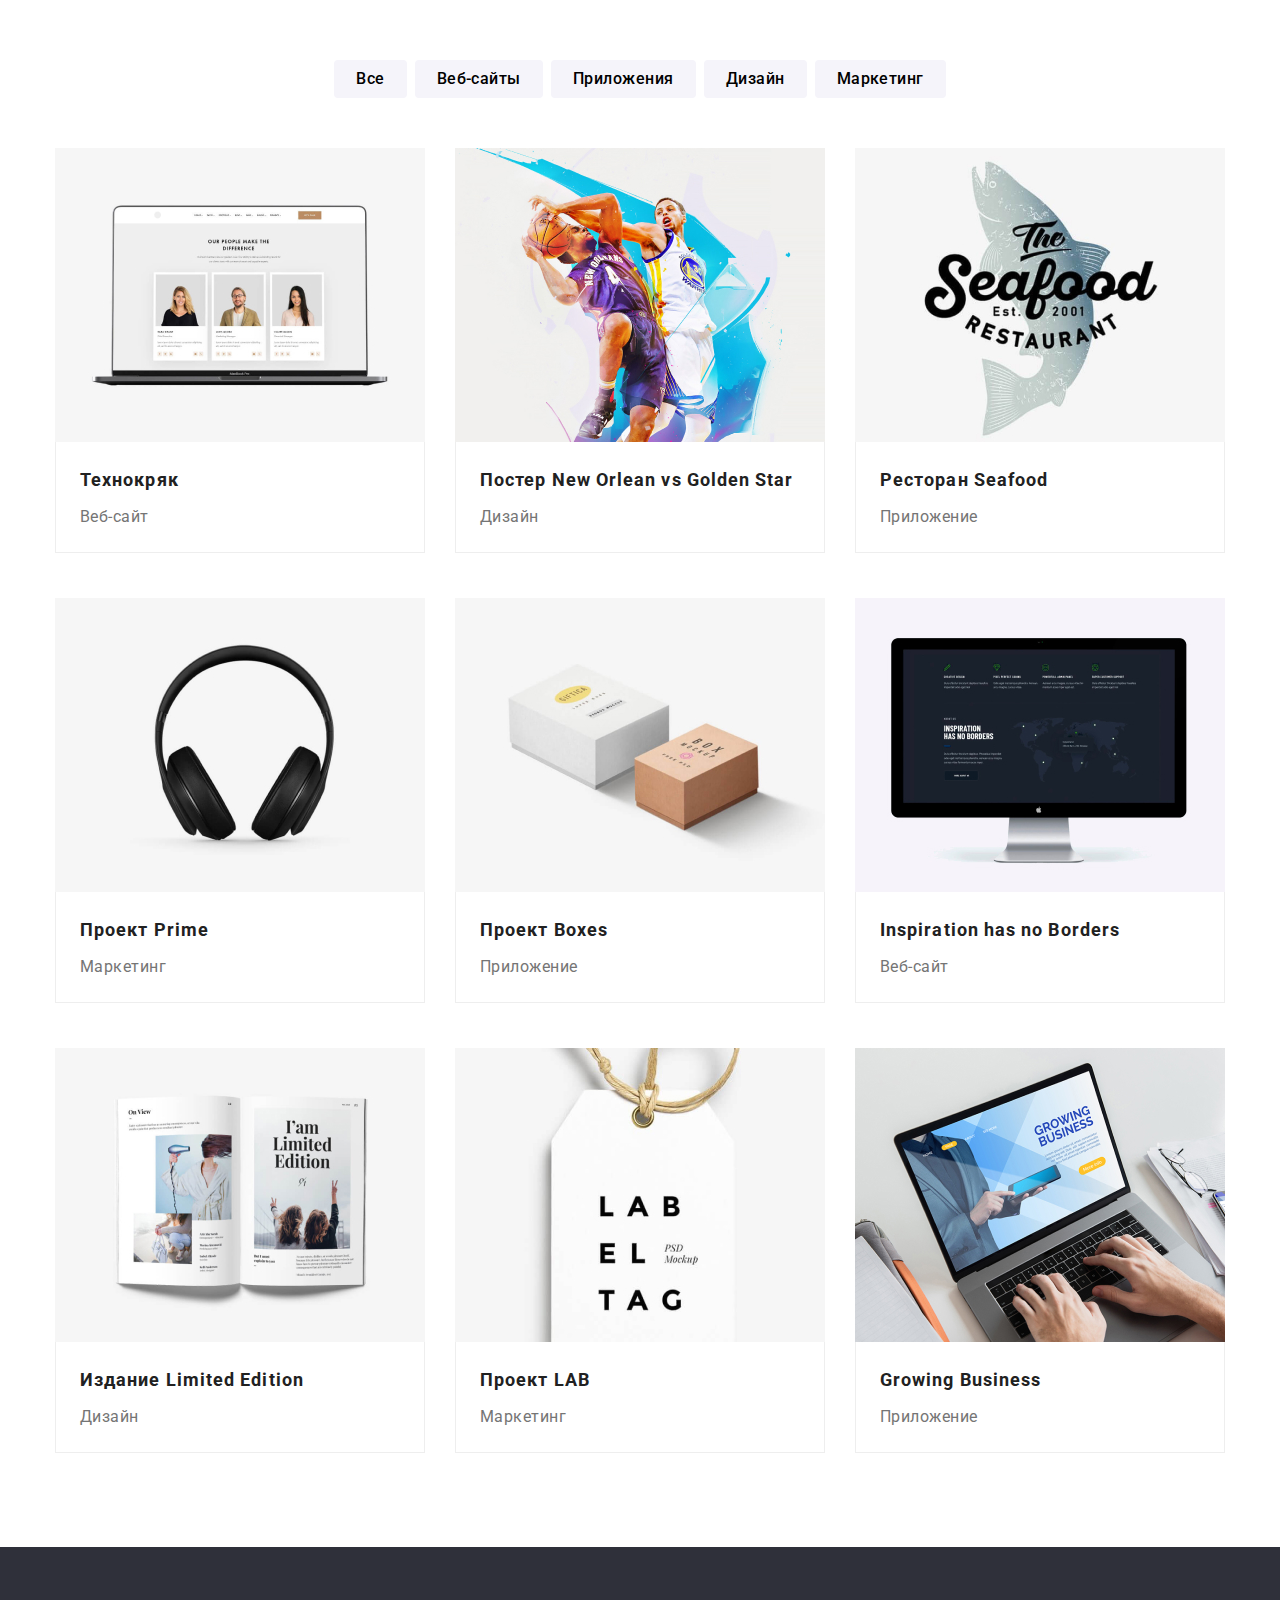
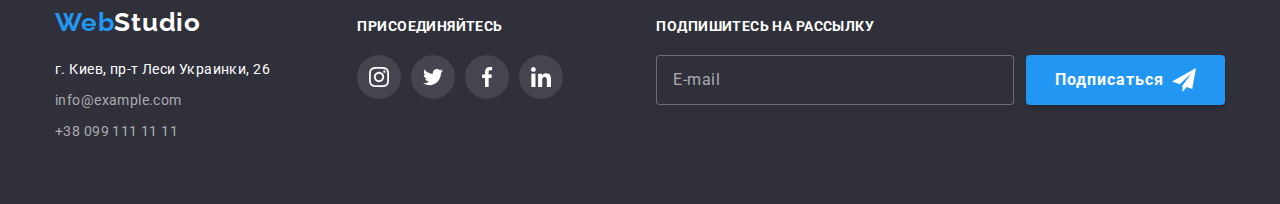
==== commit d78f6617: "add portfolio" ====
--- a/portfolio.html
+++ b/portfolio.html
@@ -71,17 +71,28 @@
                         </li>
                     </ul>
                   </div>
-                  <!-- <div class="container">
+                  <div class="container">
                     <ul class="portfolio-list">
                         <li class="portfolio-item">
                             <a class="portfolio-link" href="">
                                 <div class="portfolio-img-overlay">
-                                    <img class="portfolio-img" src="images/images-portfolio/img(8).jpg" alt="пример портфолио" width="370" height="294">
-                                    <p class="overlay">Технокряк это современная площадка распространения коронавируса. Компании используют эту платформу
-                                        для цифрового
-                                        шпионажа и атак на защищённые сервера конкурентов.</p>
-                                </div>
-                                <div class="portfolio-item-description">
+                                    <picture>
+                                        <source 
+                                        srcset="./images/images-portfolio/desktop-portfolio.jpg 1x, ./images/images-portfolio/desktop-portfolio@2x.jpg 2x" 
+                                        media="(min-width: 1200px)">
+                                        <source 
+                                        srcset="./images/images-portfolio/tablet-portfolio.jpg 1x, ./images/images-portfolio/tablet-portfolio@2x.jpg 2x" 
+                                        media="(min-width: 768px)">
+                                        <source 
+                                        srcset="./images/images-portfolio/mobile-portfolio.jpg 1x, ./images/images-portfolio/mobile-portfolio@2x.jpg 2x" 
+                                        media="(min-width: 320px)">
+                                        <img class="portfolio-img" src="./images/images-portfolio/mobile-portfolio.jpg" alt="пример портфолио">
+                                    </picture>
+                                    <p class="overlay">Технокряк это современная площадка распространения коронавируса. Компании используют эту платформу
+                                        для цифрового
+                                        шпионажа и атак на защищённые сервера конкурентов.</p>
+                                </div>
+                                <div class="portfolio-item-description portfolio-item-description-tablet">
                                     <h2 class="portfolio-title">Технокряк</h2>
                                     <p class="portfolio-description">Веб-сайт</p>
                                 </div>
@@ -90,7 +101,18 @@
                         <li class="portfolio-item">
                             <a class="portfolio-link" href="">
                                 <div class="portfolio-img-overlay">
-                                    <img class="portfolio-img" src="images/images-portfolio/img(7).jpg" alt="пример портфолио" width="370" height="294">
+                                    <picture>
+                                        <source
+                                            srcset="./images/images-portfolio/desktop-portfolio(2).jpg 1x, ./images/images-portfolio/desktop-portfolio(2)@2x.jpg 2x"
+                                            media="(min-width: 1200px)">
+                                        <source
+                                            srcset="./images/images-portfolio/tablet-portfolio(2).jpg 1x, ./images/images-portfolio/tablet-portfolio(2)@2x.jpg 2x"
+                                            media="(min-width: 768px)">
+                                        <source
+                                            srcset="./images/images-portfolio/mobile-portfolio(2).jpg 1x, ./images/images-portfolio/mobile-portfolio(2)@2x.jpg 2x"
+                                            media="(min-width: 320px)">
+                                        <img class="portfolio-img" src="./images/images-portfolio/mobile-portfolio(2).jpg" alt="пример портфолио">
+                                    </picture>
                                     <p class="overlay">Технокряк это современная площадка распространения коронавируса. Компании используют эту платформу
                                         для цифрового
                                         шпионажа и атак на защищённые сервера конкурентов.</p>
@@ -104,7 +126,18 @@
                         <li class="portfolio-item">
                             <a class="portfolio-link" href="">
                                 <div class="portfolio-img-overlay">
-                                    <img class="portfolio-img" src="images/images-portfolio/img(6).jpg" alt="пример портфолио" width="370" height="294">
+                                    <picture>
+                                        <source
+                                            srcset="./images/images-portfolio/desktop-portfolio(3).jpg 1x, ./images/images-portfolio/desktop-portfolio(3)@2x.jpg 2x"
+                                            media="(min-width: 1200px)">
+                                        <source
+                                            srcset="./images/images-portfolio/tablet-portfolio(3).jpg 1x, ./images/images-portfolio/tablet-portfolio(3)@2x.jpg 2x"
+                                            media="(min-width: 768px)">
+                                        <source
+                                            srcset="./images/images-portfolio/mobile-portfolio(3).jpg 1x, ./images/images-portfolio/mobile-portfolio(3)@2x.jpg 2x"
+                                            media="(min-width: 320px)">
+                                        <img class="portfolio-img" src="./images/images-portfolio/mobile-portfolio(3).jpg" alt="пример портфолио">
+                                    </picture>
                                     <p class="overlay">Технокряк это современная площадка распространения коронавируса. Компании используют эту платформу
                                         для цифрового
                                         шпионажа и атак на защищённые сервера конкурентов.</p>
@@ -118,7 +151,18 @@
                         <li class="portfolio-item">
                             <a class="portfolio-link" href="">
                                 <div class="portfolio-img-overlay">
-                                    <img class="portfolio-img" src="images/images-portfolio/img(5).jpg" alt="пример портфолио" width="370" height="294">
+                                    <picture>
+                                        <source
+                                            srcset="./images/images-portfolio/desktop-portfolio(4).jpg 1x, ./images/images-portfolio/desktop-portfolio(4)@2x.jpg 2x"
+                                            media="(min-width: 1200px)">
+                                        <source
+                                            srcset="./images/images-portfolio/tablet-portfolio(4).jpg 1x, ./images/images-portfolio/tablet-portfolio(4)@2x.jpg 2x"
+                                            media="(min-width: 768px)">
+                                        <source
+                                            srcset="./images/images-portfolio/mobile-portfolio(4).jpg 1x, ./images/images-portfolio/mobile-portfolio(4)@2x.jpg 2x"
+                                            media="(min-width: 320px)">
+                                        <img class="portfolio-img" src="./images/images-portfolio/mobile-portfolio(4).jpg" alt="пример портфолио">
+                                    </picture>
                                     <p class="overlay">Технокряк это современная площадка распространения коронавируса. Компании используют эту платформу
                                         для цифрового
                                         шпионажа и атак на защищённые сервера конкурентов.</p>
@@ -132,7 +176,18 @@
                         <li class="portfolio-item">
                             <a class="portfolio-link" href="">
                                 <div class="portfolio-img-overlay">
-                                    <img class="portfolio-img" src="images/images-portfolio/img(4).jpg" alt="пример портфолио" width="370" height="294">
+                                    <picture>
+                                        <source
+                                            srcset="./images/images-portfolio/desktop-portfolio(5).jpg 1x, ./images/images-portfolio/desktop-portfolio(5)@2x.jpg 2x"
+                                            media="(min-width: 1200px)">
+                                        <source
+                                            srcset="./images/images-portfolio/tablet-portfolio(5).jpg 1x, ./images/images-portfolio/tablet-portfolio(5)@2x.jpg 2x"
+                                            media="(min-width: 768px)">
+                                        <source
+                                            srcset="./images/images-portfolio/mobile-portfolio(5).jpg 1x, ./images/images-portfolio/mobile-portfolio(5)@2x.jpg 2x"
+                                            media="(min-width: 320px)">
+                                        <img class="portfolio-img" src="./images/images-portfolio/mobile-portfolio(5).jpg" alt="пример портфолио">
+                                    </picture>
                                     <p class="overlay">Технокряк это современная площадка распространения коронавируса. Компании используют эту платформу
                                         для цифрового
                                         шпионажа и атак на защищённые сервера конкурентов.</p>
@@ -146,7 +201,18 @@
                         <li class="portfolio-item">
                             <a class="portfolio-link" href="">
                                 <div class="portfolio-img-overlay">
-                                    <img class="portfolio-img" src="images/images-portfolio/img(3).jpg" alt="пример портфолио" width="370" height="294">
+                                    <picture>
+                                        <source
+                                            srcset="./images/images-portfolio/desktop-portfolio(6).jpg 1x, ./images/images-portfolio/desktop-portfolio(6)@2x.jpg 2x"
+                                            media="(min-width: 1200px)">
+                                        <source
+                                            srcset="./images/images-portfolio/tablet-portfolio(6).jpg 1x, ./images/images-portfolio/tablet-portfolio(6)@2x.jpg 2x"
+                                            media="(min-width: 768px)">
+                                        <source
+                                            srcset="./images/images-portfolio/mobile-portfolio(6).jpg 1x, ./images/images-portfolio/mobile-portfolio(6)@2x.jpg 2x"
+                                            media="(min-width: 320px)">
+                                        <img class="portfolio-img" src="./images/images-portfolio/mobile-portfolio(6).jpg" alt="пример портфолио">
+                                    </picture>
                                     <p class="overlay">Технокряк это современная площадка распространения коронавируса. Компании используют эту платформу
                                         для цифрового
                                         шпионажа и атак на защищённые сервера конкурентов.</p>
@@ -160,7 +226,18 @@
                         <li class="portfolio-item">
                             <a class="portfolio-link" href="">
                                 <div class="portfolio-img-overlay">
-                                    <img class="portfolio-img" src="images/images-portfolio/img(2).jpg" alt="пример портфолио" width="370" height="294">
+                                    <picture>
+                                        <source
+                                            srcset="./images/images-portfolio/desktop-portfolio(7).jpg 1x, ./images/images-portfolio/desktop-portfolio(7)@2x.jpg 2x"
+                                            media="(min-width: 1200px)">
+                                        <source
+                                            srcset="./images/images-portfolio/tablet-portfolio(7).jpg 1x, ./images/images-portfolio/tablet-portfolio(7)@2x.jpg 2x"
+                                            media="(min-width: 768px)">
+                                        <source
+                                            srcset="./images/images-portfolio/mobile-portfolio(7).jpg 1x, ./images/images-portfolio/mobile-portfolio(7)@2x.jpg 2x"
+                                            media="(min-width: 320px)">
+                                        <img class="portfolio-img" src="./images/images-portfolio/mobile-portfolio(7).jpg" alt="пример портфолио">
+                                    </picture>
                                     <p class="overlay">Технокряк это современная площадка распространения коронавируса. Компании используют эту платформу
                                         для цифрового
                                         шпионажа и атак на защищённые сервера конкурентов.</p>
@@ -174,7 +251,18 @@
                         <li class="portfolio-item">
                             <a class="portfolio-link" href="">
                                 <div class="portfolio-img-overlay">
-                                    <img class="portfolio-img" src="images/images-portfolio/img.jpg" alt="пример портфолио" width="370" height="294">
+                                    <picture>
+                                        <source
+                                            srcset="./images/images-portfolio/desktop-portfolio(8).jpg 1x, ./images/images-portfolio/desktop-portfolio(8)@2x.jpg 2x"
+                                            media="(min-width: 1200px)">
+                                        <source
+                                            srcset="./images/images-portfolio/tablet-portfolio(8).jpg 1x, ./images/images-portfolio/tablet-portfolio(8)@2x.jpg 2x"
+                                            media="(min-width: 768px)">
+                                        <source
+                                            srcset="./images/images-portfolio/mobile-portfolio(8).jpg 1x, ./images/images-portfolio/mobile-portfolio(8)@2x.jpg 2x"
+                                            media="(min-width: 320px)">
+                                        <img class="portfolio-img" src="./images/images-portfolio/mobile-portfolio(8).jpg" alt="пример портфолио">
+                                    </picture>
                                     <p class="overlay">Технокряк это современная площадка распространения коронавируса. Компании используют эту платформу
                                         для цифрового
                                         шпионажа и атак на защищённые сервера конкурентов.</p>
@@ -188,7 +276,18 @@
                         <li class="portfolio-item">
                             <a class="portfolio-link" href="">
                                 <div class="portfolio-img-overlay">
-                                    <img class="portfolio-img" src="images/images-portfolio/img(1).jpg" alt="пример портфолио" width="370" height="294">
+                                    <picture>
+                                        <source
+                                            srcset="./images/images-portfolio/desktop-portfolio(9).jpg 1x, ./images/images-portfolio/desktop-portfolio(9)@2x.jpg 2x"
+                                            media="(min-width: 1200px)">
+                                        <source
+                                            srcset="./images/images-portfolio/tablet-portfolio(9).jpg 1x, ./images/images-portfolio/tablet-portfolio(9)@2x.jpg 2x"
+                                            media="(min-width: 768px)">
+                                        <source
+                                            srcset="./images/images-portfolio/mobile-portfolio(9).jpg 1x, ./images/images-portfolio/mobile-portfolio(9)@2x.jpg 2x"
+                                            media="(min-width: 320px)">
+                                        <img class="portfolio-img" src="./images/images-portfolio/mobile-portfolio(9).jpg" alt="пример портфолио">
+                                    </picture>
                                     <p class="overlay">Технокряк это современная площадка распространения коронавируса. Компании используют эту платформу
                                         для цифрового
                                         шпионажа и атак на защищённые сервера конкурентов.</p>
@@ -200,7 +299,7 @@
                             </a>
                         </li>
                     </ul>
-                  </div> -->
+                  </div>
                 </section>
 
             </main>
--- a/css/main.min.css
+++ b/css/main.min.css
@@ -1,2 +1,2 @@
-.visually-hidden{position:absolute;width:1px;height:1px;margin:-1px;border:0;padding:0;white-space:nowrap;clip-path:inset(100%);clip:rect(0 0 0 0);overflow:hidden}body{font-family:"Roboto",sans-serif}h1,h2,h3,h4,h5,h6{margin:0}ul,ol{margin:0;padding:0;list-style:none}a{margin:0;padding:0;text-decoration:none}img{display:block}p{margin:0}.current::after{content:'';position:absolute;display:block;width:100%;height:4px;border-radius:4px;background-color:#2196f3;transform:translateY(27.5px)}.container{width:100%;padding:0 15px}@media screen and (min-width: 480px){.container{max-width:480px;margin:0 auto}}@media screen and (min-width: 768px){.container{max-width:768px}}@media screen and (min-width: 1200px){.container{max-width:1200px}}.title{font-weight:700;font-size:28px;line-height:1.17;text-align:center;letter-spacing:0.03em;color:#212121;margin-bottom:30px}@media screen and (min-width: 1200px){.title{margin-bottom:50px;font-size:36px;line-height:1.16}}.logo{font-family:'Raleway', sans-serif;font-weight:700;font-size:26px;line-height:1.2;letter-spacing:0.03em;color:#000000;transition:color 250ms cubic-bezier(0.4, 0, 0.2, 1)}.logo .logo-part{color:#2196f3}.logo:hover,.logo:focus{color:#2196f3}.social-list{display:flex;justify-content:space-between;width:206px;margin-top:16px;margin-left:auto;margin-right:auto}.social-list-link{display:flex;justify-content:center;align-items:center;width:44px;height:44px;border-radius:50%;color:#afb1b8;transition:color 250ms cubic-bezier(0.4, 0, 0.2, 1),background-color 250ms cubic-bezier(0.4, 0, 0.2, 1)}.social-list-link:hover,.social-list-link:focus{color:#ffffff;background-color:#2196f3}.social-logo{fill:currentColor}.navigation{display:flex}.navigation-list{display:flex;align-items:center}.navigation-list .current{color:#2196f3}.navigation-item:not(:last-child){margin-right:50px}.navigation-link{position:relative;font-weight:500;font-size:14px;line-height:1.14;letter-spacing:0.02em;color:var(--main-font-color);padding-top:30px;padding-bottom:30px;transition:color 250ms cubic-bezier(0.4, 0, 0.2, 1)}.navigation-link:hover,.navigation-link:focus{color:#2196f3}.envelope-svg{margin-right:10px;fill:currentColor}.smartphone-svg{margin-right:10px;fill:currentColor}.header-mail,.header-tel{display:flex;align-items:center;font-style:normal;font-weight:500;font-size:14px;line-height:1.14;letter-spacing:0.02em;color:#757575;transition:color 250ms cubic-bezier(0.4, 0, 0.2, 1)}.header-mail:hover,.header-mail:focus,.header-tel:hover,.header-tel:focus{color:#2196f3}.footer-social-title{margin-bottom:20px;font-family:Roboto;font-weight:700;font-size:14px;line-height:1.14;letter-spacing:0.03em;text-transform:uppercase;color:#fff}.footer-social-link{display:flex;justify-content:center;align-items:center;width:44px;height:44px;border-radius:50%;color:#fff;border-radius:50%;background-color:rgba(255,255,255,0.1);transition:color 250ms cubic-bezier(0.4, 0, 0.2, 1),background-color 250ms cubic-bezier(0.4, 0, 0.2, 1)}.footer-social-link:hover,.footer-social-link:focus{background-color:#2196f3}.footer-social-logo{fill:currentColor}.footer-social-list{display:flex;justify-content:center}.footer-social-item:not(:last-child){margin-right:10px}@media screen and (min-width: 768px) and (max-width: 1200px){.footer-social{margin-top:6px}}@media screen and (min-width: 1200px){.footer-social{margin-top:12px}}address{margin-top:20px;margin-bottom:60px}.footer-address-item{font-style:normal;font-weight:400;font-size:14px;line-height:1.71;letter-spacing:0.03em;color:#fff}.footer-address-item:not(:last-child){margin-bottom:7px}.footer-address-link{font-style:normal;color:rgba(255,255,255,0.6)}@media screen and (min-width: 1200px){address{margin-bottom:0px}}.footer-logo{color:#fff}.footer-form{margin-top:60px}.footer-form-title{font-family:"Roboto",sans-serif;font-weight:700;font-size:14px;line-height:1.14;letter-spacing:0.03em;text-transform:uppercase;color:#fff}.footer-form-input{width:100%;height:50px;border:1px solid rgba(255,255,255,0.3);border-radius:4px;background-color:#2f303a;margin-top:20px;padding-left:16px}.footer-form-input::placeholder{font-family:"Roboto",sans-serif;font-style:400;font-weight:normal;font-size:16px;line-height:1.42;letter-spacing:0.03em;color:rgba(255,255,255,0.6)}.footer-form-input:not(:placeholder-shown){font-family:"Roboto",sans-serif;font-style:400;font-weight:normal;font-size:16px;line-height:1.42;letter-spacing:0.03em;color:rgba(255,255,255,0.6)}.footer-form-btn{display:flex;align-items:center;font-family:"Roboto",sans-serif;font-weight:700;font-size:16px;line-height:1.87;text-align:center;letter-spacing:0.06em;color:#fff;background-color:#2196f3;box-shadow:0px 4px 4px rgba(0,0,0,0.15);border:none;border-radius:4px;padding:10px 29px;margin:0 auto;margin-top:20px;cursor:pointer}.footer-form-svg{margin-left:8px}@media screen and (min-width: 768px){.footer-address-social-wrapper{display:flex;justify-content:space-between;margin:0 auto;width:593px}.footer-form{margin-top:0px}.footer-form-input{width:450px}}@media screen and (min-width: 1200px){.footer-form{margin-top:12px;margin-left:93px}.footer-form-input{width:358px}.footer-form-input{width:358px}.footer-address-social-wrapper{width:513px;margin:0}.footer-form-wrapper{display:flex}.footer-form-btn{margin-left:12px}}.header{display:flex;align-items:center}.page-header{padding-top:24px;padding-bottom:25px}.page-header .logo{margin-right:93px}.header-address-list{display:flex}.header-address-item:not(:last-child){margin-right:50px}.header-address{margin-left:auto;margin-top:0}.header-border{border-bottom:1px solid #ececec}.hero{background-image:linear-gradient(rgba(47,48,58,0.4), rgba(47,48,58,0.4)),url("../images/hero-mobile.jpg");background-repeat:no-repeat;max-width:480px;height:400px;padding:118px 15px;margin:0 auto;text-align:center;background-color:#c4c4c4;background-size:480px 400px;background-position:center}.hero-title{font-weight:900;font-size:26px;line-height:1.61;margin-bottom:30px;letter-spacing:0.06em;text-transform:uppercase;color:#fff}.hero-button{padding:9px 31px;border-radius:4px;border:1px solid transparent;cursor:pointer;font-family:"Roboto",sans-serif;font-weight:700;font-size:16px;line-height:1.85;letter-spacing:0.06em;text-decoration:none;background:#2196f3;color:#fff}@media screen and (min-device-pixel-ratio: 2) and (min-width: 320px), screen and (min-resolution: 192dpi) and (min-width: 320px), screen and (min-resolution: 2dppx) and (min-width: 320px){.hero{background-image:linear-gradient(rgba(47,48,58,0.4), rgba(47,48,58,0.4)),url("../images/hero-mobile@2x.jpg")}}@media screen and (min-width: 481px){.hero{background-image:linear-gradient(rgba(47,48,58,0.4), rgba(47,48,58,0.4)),url("../images/hero-tablet.jpg");background-size:768px 400px;max-width:768px}}@media screen and (min-device-pixel-ratio: 2) and (min-width: 481px), screen and (min-resolution: 192dpi) and (min-width: 481px), screen and (min-resolution: 2dppx) and (min-width: 481px){.hero{background-image:linear-gradient(rgba(47,48,58,0.4), rgba(47,48,58,0.4)),url("../images/hero-tablet@2x.jpg")}}@media screen and (min-width: 769px){.hero{background-image:linear-gradient(rgba(47,48,58,0.4), rgba(47,48,58,0.4)),url("../images/hero.jpg");background-size:1600px 600px;max-width:1600px;height:600px;padding-top:200px;padding-bottom:200px}.hero-title{font-size:44px;line-height:1.36}}@media screen and (min-device-pixel-ratio: 2) and (min-width: 769px), screen and (min-resolution: 192dpi) and (min-width: 769px), screen and (min-resolution: 2dppx) and (min-width: 769px){.hero{background-image:linear-gradient(rgba(47,48,58,0.4), rgba(47,48,58,0.4)),url("../images/hero@2x.jpg")}}.advantages-group{display:flex;justify-content:center;align-items:center;height:120px;background-color:#f5f4fa;margin-bottom:30px}.advantages{padding-top:60px;padding-bottom:30px}.advantages-title{font-weight:700;font-size:14px;line-height:1.14;letter-spacing:0.03em;color:#212121;text-transform:uppercase;text-align:center;margin-bottom:10px}.advantages-title-description{font-weight:400;font-size:14px;line-height:1.71;letter-spacing:0.03em;color:#757575;margin-bottom:30px}@media screen and (min-width: 768px){.advantages-list{margin-left:-15px;margin-right:-15px;margin-bottom:-30px;display:flex;flex-wrap:wrap}.advantages-item{margin-left:15px;margin-right:15px;width:calc((100% - 4 * 15px) / 2)}.advantages-title-description{margin-bottom:30px}.advantages{padding-bottom:60px}}@media screen and (min-width: 1200px){.advantages-group{width:270px}.advantages{padding-top:94px;padding-bottom:94px}.advantages-list{flex-wrap:nowrap}}.examples-overlay{position:absolute;bottom:0;left:0;width:100%;padding-top:27px;padding-bottom:27px;margin:0;font-family:"Roboto",sans-serif;font-weight:700;font-size:14px;line-height:1.14;text-align:center;letter-spacing:0.03em;text-transform:uppercase;color:#fff;background:rgba(47,48,58,0.8)}.examples-item{position:relative}.examples-item:not(:last-child){margin-right:30px}.examples-list{display:flex}.our-works{padding-bottom:94px}@media screen and (max-width: 1200px){.our-works{display:none}}.our-team{background-color:#f5f4fa;padding-top:94px;padding-bottom:30px}.our-team-element{padding-top:30px;padding-bottom:24px}.our-team-item{background-color:#ffffff;box-shadow:0px 1px 3px rgba(0,0,0,0.12),0px 1px 1px rgba(0,0,0,0.14),0px 2px 1px rgba(0,0,0,0.2);border-radius:0px 0px 4px 4px;margin-bottom:30px}.team-title{margin-bottom:11px;font-weight:500;font-size:16px;line-height:1.18;text-align:center;letter-spacing:0.03em;color:var(--main-font-color)}.team-description{margin-top:0;margin-bottom:0;font-weight:400;font-size:16px;line-height:1.18;text-align:center;letter-spacing:0.03em;color:#757575}.our-team-img{width:100%}@media screen and (min-width: 768px){.our-team-item{margin:15px;width:calc((100% - 4 * 15px) / 2)}.our-team-list{display:flex;flex-wrap:wrap;margin:-15px}.our-team{padding-bottom:60px}}@media screen and (min-width: 1200px){.our-team-element{padding-bottom:30px}.our-team{padding-bottom:94px}.our-team-item{width:calc((100% - 8 * 15px) / 4)}}.our-clients{padding-top:94px;padding-bottom:60px}.clients-list{display:flex;flex-wrap:wrap;margin:-15px}.clients-list-item{margin:15px;width:calc((100% - 4 * 15px) / 2)}.clients-list-link{display:flex;justify-content:center;align-items:center;height:90px;border:1px solid #afb1b8;box-sizing:border-box;border-radius:4px;color:#afb1b8;transition:color 250ms cubic-bezier(0.4, 0, 0.2, 1),border 250ms cubic-bezier(0.4, 0, 0.2, 1)}.clients-list-link:hover,.clients-list-link:focus{border:1px solid #2196f3;color:#2196f3}.clients-logo{fill:currentColor}@media screen and (min-width: 768px){.clients-list-item{width:calc((100% - 6 * 15px) / 3)}}@media screen and (min-width: 1200px){.clients-list-item{width:calc((100% - 12 * 15px) / 6)}.our-clients{padding-bottom:94px}}footer{padding-top:60px;padding-bottom:60px;background-color:#2f303a}@media screen and (min-width: 320px) and (max-width: 1200px){footer{text-align:center}}@media screen and (min-width: 1200px){.footer-wrapper{display:flex}}.filter{display:flex;flex-wrap:wrap;margin-bottom:40px}.filter-list:not(:last-child){margin-right:8px}.btn{padding:6px 22px;border-radius:4px;border:0;font-family:"Roboto",sans-serif;font-weight:500;font-size:16px;line-height:1.62;letter-spacing:0.03em;color:var(--main-font-color);background-color:#f5f4fa;transition:color 250ms cubic-bezier(0.4, 0, 0.2, 1),background-color 250ms cubic-bezier(0.4, 0, 0.2, 1),box-shadow 250ms cubic-bezier(0.4, 0, 0.2, 1)}.btn:hover,.btn:focus{color:#fff;background-color:#2196f3;box-shadow:0px 3px 1px rgba(0,0,0,0.1),0px 1px 2px rgba(0,0,0,0.08),0px 2px 2px rgba(0,0,0,0.12)}@media screen and (min-width: 768px){.filter{justify-content:center}}.overlay{position:absolute;top:1px;left:0;margin:0;width:100%;height:100%;padding:63px 24px;font-family:var(--main-font);font-weight:400;font-size:18px;line-height:1.55;letter-spacing:0.03em;color:#fff;background:rgba(33,150,243,0.9);transform:translateY(100%);transition:transform 250ms cubic-bezier(0.4, 0, 0.2, 1)}.portfolio-link:hover .overlay,.portfolio-link:focus .overlay{transform:translateY(0)}.portfolio-img-overlay{position:relative;overflow:hidden}.portfolio{padding-top:60px;padding-bottom:60px}.portfolio-list{display:flex;flex-wrap:wrap;margin-left:-30px;margin-top:-30px}.portfolio-item{margin-left:30px;margin-top:30px;flex-basis:calc(100% / 3 - 30px)}.portfolio-link{display:block;transition:box-shadow 250ms cubic-bezier(0.4, 0, 0.2, 1)}.portfolio-link:hover,.portfolio-link:focus{box-shadow:0px 1px 1px rgba(0,0,0,0.12),0px 4px 4px rgba(0,0,0,0.06),1px 4px 6px rgba(0,0,0,0.16)}.portfolio-title{font-weight:700;font-size:18px;line-height:2;letter-spacing:0.06em;color:#212121;padding-bottom:4px}.portfolio-description{font-weight:400;font-size:16px;line-height:1.87;letter-spacing:0.03em;color:#757575;margin-top:0;margin-bottom:0}.portfolio-item-description{padding:20px 24px;border-right:1px solid #eeeeee;border-bottom:1px solid #eeeeee;border-left:1px solid #eeeeee}.backdrop{position:fixed;top:0;left:0;width:100%;height:100%;background:rgba(0,0,0,0.2);opacity:1;transition:opacity 250ms cubic-bezier(0.4, 0, 0.2, 1)}.backdrop.is-hidden{opacity:0;visibility:hidden;pointer-events:none}.modal{position:absolute;top:50%;left:50%;min-width:528px;min-height:581px;background:#ffffff;box-shadow:0px 1px 3px rgba(0,0,0,0.12),0px 1px 1px rgba(0,0,0,0.14),0px 2px 1px rgba(0,0,0,0.2);border-radius:4px;padding:40px;transform:translate(-50%, -50%) scale(1);transition:250ms cubic-bezier(0.4, 0, 0.2, 1)}.backdrop.is-hidden .modal{scale:0.9}.modal-cross{transition:fill 250ms cubic-bezier(0.4, 0, 0.2, 1)}.modal-cross:hover{fill:#2196f3}.modal-button{position:absolute;top:8px;right:8px;width:30px;height:30px;display:flex;justify-content:center;align-items:center;background:#ffffff;border:1px solid rgba(0,0,0,0.1);border-radius:50%;cursor:pointer}.modal-title{font-family:"Roboto",sans-serif;font-weight:700;font-size:20px;line-height:1.15;letter-spacing:0.03em;text-align:center;color:#212121;display:block;margin-bottom:12px}.modal-form{display:flex;flex-direction:column}.modal-form-input-wrapper{position:relative;display:block;margin-top:4px}.modal-form-input{width:100%;height:40px;border:1px solid rgba(33,33,33,0.2);border-radius:4px;padding-left:42px;transition:border-color 250ms cubic-bezier(0.4, 0, 0.2, 1)}.modal-form-input:focus,.modal-form-input:hover{outline:none;border-color:#2196f3}.modal-form-icon{position:absolute;top:0;left:12px;top:50%;transform:translateY(-50%);width:18px;height:18px;transition:fill 250ms cubic-bezier(0.4, 0, 0.2, 1)}.modal-form-input:focus+.modal-form-icon,.modal-form-input:hover+.modal-form-icon{fill:#2196f3}.modal-form-field{margin-bottom:10px}.modal-form-message{width:100%;height:120px;border:1px solid rgba(33,33,33,0.2);border-radius:4px;padding:12px 16px;margin-top:4px;resize:none}.modal-form-message::placeholder{font-family:"Roboto",sans-serif;font-style:normal;font-weight:400;font-size:12px;line-height:1.6;letter-spacing:0.01em;color:rgba(117,117,117,0.5)}.modal-form-massage-field{margin-bottom:20px}.modal-form-policy-text{display:flex;align-items:center;margin:0 auto;margin-bottom:30px}.modal-form-policy-text::before{content:'';display:inline-block;width:16px;height:15px;border-radius:2px;margin-right:3px;background-image:url("../images/vector.svg")}.modal-form-policy:checked+.modal-form-policy-text::before{background-color:#2196f3;background-image:url("../images/icon check.svg")}.modal-form-font{margin:0;font-family:"Roboto",sans-serif;font-weight:400;font-size:12px;line-height:1.16;letter-spacing:0.01em;color:#757575}.modal-policy-text{font-family:"Roboto",sans-serif;font-weight:400;font-size:14px;line-height:1.71;letter-spacing:0.03em;color:#757575}.modal-policy-link{font-family:"Roboto",sans-serif;font-style:normal;font-weight:400;font-size:14px;line-height:1.71;letter-spacing:0.03em;text-decoration-line:underline;color:#2196f3;margin-left:4px;text-decoration-skip-ink:none}.modal-form-btn{max-width:200px;font-family:"Roboto",sans-serif;font-style:normal;font-weight:700;font-size:16px;line-height:1.87;text-align:center;letter-spacing:0.06em;color:#ffffff;background:#2196f3;box-shadow:0px 4px 4px rgba(0,0,0,0.15);border-radius:4px;border:1px solid transparent;cursor:pointer;padding:10px 55px;display:block;margin:0 auto}
+.visually-hidden{position:absolute;width:1px;height:1px;margin:-1px;border:0;padding:0;white-space:nowrap;clip-path:inset(100%);clip:rect(0 0 0 0);overflow:hidden}body{font-family:"Roboto",sans-serif}h1,h2,h3,h4,h5,h6{margin:0}ul,ol{margin:0;padding:0;list-style:none}a{margin:0;padding:0;text-decoration:none}img{display:block}p{margin:0}.current::after{content:'';position:absolute;display:block;width:100%;height:4px;border-radius:4px;background-color:#2196f3;transform:translateY(27.5px)}.container{width:100%;padding:0 15px}@media screen and (min-width: 480px){.container{max-width:480px;margin:0 auto}}@media screen and (min-width: 768px){.container{max-width:768px}}@media screen and (min-width: 1200px){.container{max-width:1200px}}.title{font-weight:700;font-size:28px;line-height:1.17;text-align:center;letter-spacing:0.03em;color:#212121;margin-bottom:30px}@media screen and (min-width: 1200px){.title{margin-bottom:50px;font-size:36px;line-height:1.16}}.logo{font-family:'Raleway', sans-serif;font-weight:700;font-size:26px;line-height:1.2;letter-spacing:0.03em;color:#000000;transition:color 250ms cubic-bezier(0.4, 0, 0.2, 1)}.logo .logo-part{color:#2196f3}.logo:hover,.logo:focus{color:#2196f3}.social-list{display:flex;justify-content:space-between;width:206px;margin-top:16px;margin-left:auto;margin-right:auto}.social-list-link{display:flex;justify-content:center;align-items:center;width:44px;height:44px;border-radius:50%;color:#afb1b8;transition:color 250ms cubic-bezier(0.4, 0, 0.2, 1),background-color 250ms cubic-bezier(0.4, 0, 0.2, 1)}.social-list-link:hover,.social-list-link:focus{color:#ffffff;background-color:#2196f3}.social-logo{fill:currentColor}.navigation{display:flex}.navigation-list{display:flex;align-items:center}.navigation-list .current{color:#2196f3}.navigation-item:not(:last-child){margin-right:50px}.navigation-link{position:relative;font-weight:500;font-size:14px;line-height:1.14;letter-spacing:0.02em;color:var(--main-font-color);padding-top:30px;padding-bottom:30px;transition:color 250ms cubic-bezier(0.4, 0, 0.2, 1)}.navigation-link:hover,.navigation-link:focus{color:#2196f3}.envelope-svg{margin-right:10px;fill:currentColor}.smartphone-svg{margin-right:10px;fill:currentColor}.header-mail,.header-tel{display:flex;align-items:center;font-style:normal;font-weight:500;font-size:14px;line-height:1.14;letter-spacing:0.02em;color:#757575;transition:color 250ms cubic-bezier(0.4, 0, 0.2, 1)}.header-mail:hover,.header-mail:focus,.header-tel:hover,.header-tel:focus{color:#2196f3}.footer-social-title{margin-bottom:20px;font-family:Roboto;font-weight:700;font-size:14px;line-height:1.14;letter-spacing:0.03em;text-transform:uppercase;color:#fff}.footer-social-link{display:flex;justify-content:center;align-items:center;width:44px;height:44px;border-radius:50%;color:#fff;border-radius:50%;background-color:rgba(255,255,255,0.1);transition:color 250ms cubic-bezier(0.4, 0, 0.2, 1),background-color 250ms cubic-bezier(0.4, 0, 0.2, 1)}.footer-social-link:hover,.footer-social-link:focus{background-color:#2196f3}.footer-social-logo{fill:currentColor}.footer-social-list{display:flex;justify-content:center}.footer-social-item:not(:last-child){margin-right:10px}@media screen and (min-width: 768px) and (max-width: 1200px){.footer-social{margin-top:6px}}@media screen and (min-width: 1200px){.footer-social{margin-top:12px}}address{margin-top:20px;margin-bottom:60px}.footer-address-item{font-style:normal;font-weight:400;font-size:14px;line-height:1.71;letter-spacing:0.03em;color:#fff}.footer-address-item:not(:last-child){margin-bottom:7px}.footer-address-link{font-style:normal;color:rgba(255,255,255,0.6)}@media screen and (min-width: 1200px){address{margin-bottom:0px}}.footer-logo{color:#fff}.footer-form{margin-top:60px}.footer-form-title{font-family:"Roboto",sans-serif;font-weight:700;font-size:14px;line-height:1.14;letter-spacing:0.03em;text-transform:uppercase;color:#fff}.footer-form-input{width:100%;height:50px;border:1px solid rgba(255,255,255,0.3);border-radius:4px;background-color:#2f303a;margin-top:20px;padding-left:16px}.footer-form-input::placeholder{font-family:"Roboto",sans-serif;font-style:400;font-weight:normal;font-size:16px;line-height:1.42;letter-spacing:0.03em;color:rgba(255,255,255,0.6)}.footer-form-input:not(:placeholder-shown){font-family:"Roboto",sans-serif;font-style:400;font-weight:normal;font-size:16px;line-height:1.42;letter-spacing:0.03em;color:rgba(255,255,255,0.6)}.footer-form-btn{display:flex;align-items:center;font-family:"Roboto",sans-serif;font-weight:700;font-size:16px;line-height:1.87;text-align:center;letter-spacing:0.06em;color:#fff;background-color:#2196f3;box-shadow:0px 4px 4px rgba(0,0,0,0.15);border:none;border-radius:4px;padding:10px 29px;margin:0 auto;margin-top:20px;cursor:pointer}.footer-form-svg{margin-left:8px}@media screen and (min-width: 768px){.footer-address-social-wrapper{display:flex;justify-content:space-between;margin:0 auto;width:593px}.footer-form{margin-top:0px}.footer-form-input{width:450px}}@media screen and (min-width: 1200px){.footer-form{margin-top:12px;margin-left:93px}.footer-form-input{width:358px}.footer-form-input{width:358px}.footer-address-social-wrapper{width:513px;margin:0}.footer-form-wrapper{display:flex}.footer-form-btn{margin-left:12px}}.header{display:flex;align-items:center}.page-header{padding-top:24px;padding-bottom:25px}.page-header .logo{margin-right:93px}.header-address-list{display:flex}.header-address-item:not(:last-child){margin-right:50px}.header-address{margin-left:auto;margin-top:0}.header-border{border-bottom:1px solid #ececec}.hero{background-image:linear-gradient(rgba(47,48,58,0.4), rgba(47,48,58,0.4)),url("../images/hero-mobile.jpg");background-repeat:no-repeat;max-width:480px;height:400px;padding:118px 15px;margin:0 auto;text-align:center;background-color:#c4c4c4;background-size:480px 400px;background-position:center}.hero-title{font-weight:900;font-size:26px;line-height:1.61;margin-bottom:30px;letter-spacing:0.06em;text-transform:uppercase;color:#fff}.hero-button{padding:9px 31px;border-radius:4px;border:1px solid transparent;cursor:pointer;font-family:"Roboto",sans-serif;font-weight:700;font-size:16px;line-height:1.85;letter-spacing:0.06em;text-decoration:none;background:#2196f3;color:#fff}@media screen and (min-device-pixel-ratio: 2) and (min-width: 320px), screen and (min-resolution: 192dpi) and (min-width: 320px), screen and (min-resolution: 2dppx) and (min-width: 320px){.hero{background-image:linear-gradient(rgba(47,48,58,0.4), rgba(47,48,58,0.4)),url("../images/hero-mobile@2x.jpg")}}@media screen and (min-width: 481px){.hero{background-image:linear-gradient(rgba(47,48,58,0.4), rgba(47,48,58,0.4)),url("../images/hero-tablet.jpg");background-size:768px 400px;max-width:768px}}@media screen and (min-device-pixel-ratio: 2) and (min-width: 481px), screen and (min-resolution: 192dpi) and (min-width: 481px), screen and (min-resolution: 2dppx) and (min-width: 481px){.hero{background-image:linear-gradient(rgba(47,48,58,0.4), rgba(47,48,58,0.4)),url("../images/hero-tablet@2x.jpg")}}@media screen and (min-width: 769px){.hero{background-image:linear-gradient(rgba(47,48,58,0.4), rgba(47,48,58,0.4)),url("../images/hero.jpg");background-size:1600px 600px;max-width:1600px;height:600px;padding-top:200px;padding-bottom:200px}.hero-title{font-size:44px;line-height:1.36}}@media screen and (min-device-pixel-ratio: 2) and (min-width: 769px), screen and (min-resolution: 192dpi) and (min-width: 769px), screen and (min-resolution: 2dppx) and (min-width: 769px){.hero{background-image:linear-gradient(rgba(47,48,58,0.4), rgba(47,48,58,0.4)),url("../images/hero@2x.jpg")}}.advantages-group{display:flex;justify-content:center;align-items:center;height:120px;background-color:#f5f4fa;margin-bottom:30px}.advantages{padding-top:60px;padding-bottom:30px}.advantages-title{font-weight:700;font-size:14px;line-height:1.14;letter-spacing:0.03em;color:#212121;text-transform:uppercase;text-align:center;margin-bottom:10px}.advantages-title-description{font-weight:400;font-size:14px;line-height:1.71;letter-spacing:0.03em;color:#757575;margin-bottom:30px}@media screen and (min-width: 768px){.advantages-list{margin-left:-15px;margin-right:-15px;margin-bottom:-30px;display:flex;flex-wrap:wrap}.advantages-item{margin-left:15px;margin-right:15px;width:calc((100% - 4 * 15px) / 2)}.advantages-title-description{margin-bottom:30px}.advantages{padding-bottom:60px}}@media screen and (min-width: 1200px){.advantages-group{width:270px}.advantages{padding-top:94px;padding-bottom:94px}.advantages-list{flex-wrap:nowrap}}.examples-overlay{position:absolute;bottom:0;left:0;width:100%;padding-top:27px;padding-bottom:27px;margin:0;font-family:"Roboto",sans-serif;font-weight:700;font-size:14px;line-height:1.14;text-align:center;letter-spacing:0.03em;text-transform:uppercase;color:#fff;background:rgba(47,48,58,0.8)}.examples-item{position:relative}.examples-item:not(:last-child){margin-right:30px}.examples-list{display:flex}.our-works{padding-bottom:94px}@media screen and (max-width: 1200px){.our-works{display:none}}.our-team{background-color:#f5f4fa;padding-top:94px;padding-bottom:30px}.our-team-element{padding-top:30px;padding-bottom:24px}.our-team-item{background-color:#ffffff;box-shadow:0px 1px 3px rgba(0,0,0,0.12),0px 1px 1px rgba(0,0,0,0.14),0px 2px 1px rgba(0,0,0,0.2);border-radius:0px 0px 4px 4px;margin-bottom:30px}.team-title{margin-bottom:11px;font-weight:500;font-size:16px;line-height:1.18;text-align:center;letter-spacing:0.03em;color:var(--main-font-color)}.team-description{margin-top:0;margin-bottom:0;font-weight:400;font-size:16px;line-height:1.18;text-align:center;letter-spacing:0.03em;color:#757575}.our-team-img{width:100%}@media screen and (min-width: 768px){.our-team-item{margin:15px;width:calc((100% - 4 * 15px) / 2)}.our-team-list{display:flex;flex-wrap:wrap;margin:-15px}.our-team{padding-bottom:60px}}@media screen and (min-width: 1200px){.our-team-element{padding-bottom:30px}.our-team{padding-bottom:94px}.our-team-item{width:calc((100% - 8 * 15px) / 4)}}.our-clients{padding-top:94px;padding-bottom:60px}.clients-list{display:flex;flex-wrap:wrap;margin:-15px}.clients-list-item{margin:15px;width:calc((100% - 4 * 15px) / 2)}.clients-list-link{display:flex;justify-content:center;align-items:center;height:90px;border:1px solid #afb1b8;box-sizing:border-box;border-radius:4px;color:#afb1b8;transition:color 250ms cubic-bezier(0.4, 0, 0.2, 1),border 250ms cubic-bezier(0.4, 0, 0.2, 1)}.clients-list-link:hover,.clients-list-link:focus{border:1px solid #2196f3;color:#2196f3}.clients-logo{fill:currentColor}@media screen and (min-width: 768px){.clients-list-item{width:calc((100% - 6 * 15px) / 3)}}@media screen and (min-width: 1200px){.clients-list-item{width:calc((100% - 12 * 15px) / 6)}.our-clients{padding-bottom:94px}}footer{padding-top:60px;padding-bottom:60px;background-color:#2f303a}@media screen and (min-width: 320px) and (max-width: 1200px){footer{text-align:center}}@media screen and (min-width: 1200px){.footer-wrapper{display:flex}}.filter{display:flex;flex-wrap:wrap;margin-bottom:25px}.filter-list:not(:last-child){margin-right:8px}.btn{padding:6px 22px;border-radius:4px;border:0;font-family:"Roboto",sans-serif;font-weight:500;font-size:16px;line-height:1.62;letter-spacing:0.03em;color:var(--main-font-color);background-color:#f5f4fa;transition:color 250ms cubic-bezier(0.4, 0, 0.2, 1),background-color 250ms cubic-bezier(0.4, 0, 0.2, 1),box-shadow 250ms cubic-bezier(0.4, 0, 0.2, 1)}.btn:hover,.btn:focus{color:#fff;background-color:#2196f3;box-shadow:0px 3px 1px rgba(0,0,0,0.1),0px 1px 2px rgba(0,0,0,0.08),0px 2px 2px rgba(0,0,0,0.12);outline-style:none}@media screen and (min-width: 320px) and (max-width: 767px){.btn{margin-bottom:15px}}@media screen and (min-width: 768px){.filter{justify-content:center}}@media screen and (min-width: 1200px){.filter{margin-bottom:50px}}.overlay{position:absolute;top:1px;left:0;margin:0;width:100%;height:100%;padding:63px 24px;font-family:var(--main-font);font-weight:400;font-size:18px;line-height:1.55;letter-spacing:0.03em;color:#fff;background:rgba(33,150,243,0.9);transform:translateY(100%);transition:transform 250ms cubic-bezier(0.4, 0, 0.2, 1)}.portfolio-link:hover .overlay,.portfolio-link:focus .overlay{transform:translateY(0)}.portfolio-img{width:100%}.portfolio-img-overlay{position:relative;overflow:hidden}.portfolio{padding-top:60px;padding-bottom:60px}.portfolio-item:not(:last-child){margin-bottom:30px}.portfolio-link{display:block;transition:box-shadow 250ms cubic-bezier(0.4, 0, 0.2, 1)}.portfolio-link:hover,.portfolio-link:focus{box-shadow:0px 1px 1px rgba(0,0,0,0.12),0px 4px 4px rgba(0,0,0,0.06),1px 4px 6px rgba(0,0,0,0.16)}.portfolio-title{font-weight:700;font-size:18px;line-height:2;letter-spacing:0.06em;color:#212121;padding-bottom:4px}.portfolio-description{font-weight:400;font-size:16px;line-height:1.87;letter-spacing:0.03em;color:#757575;margin-top:0;margin-bottom:0}.portfolio-item-description{padding:20px 24px;border-right:1px solid #eeeeee;border-bottom:1px solid #eeeeee;border-left:1px solid #eeeeee}@media screen and (min-width: 768px) and (max-width: 1199px){.portfolio-item-description-tablet{padding-bottom:56px}}@media screen and (min-width: 768px){.portfolio-list{display:flex;flex-wrap:wrap;margin:-15px}.portfolio-item{margin:15px;width:calc((100% - 4 * 15px) / 2)}}@media screen and (min-width: 1200px){.portfolio-item{width:calc((100% - 6 * 15px) / 3)}}.portfolio{padding-bottom:79px}.backdrop{position:fixed;top:0;left:0;width:100%;height:100%;padding:20px;padding-top:93px;background:rgba(0,0,0,0.2);opacity:1;transition:opacity 250ms cubic-bezier(0.4, 0, 0.2, 1)}.backdrop.is-hidden{opacity:0;visibility:hidden;pointer-events:none}.modal{max-width:450px;height:609px;margin:0 auto;background:#ffffff;box-shadow:0px 1px 3px rgba(0,0,0,0.12),0px 1px 1px rgba(0,0,0,0.14),0px 2px 1px rgba(0,0,0,0.2);border-radius:4px;padding:40px;transform:scale(1);transition:250ms cubic-bezier(0.4, 0, 0.2, 1)}.backdrop.is-hidden .modal{scale:0.9}.modal-cross{transition:fill 250ms cubic-bezier(0.4, 0, 0.2, 1)}.modal-cross:hover{fill:#2196f3}.modal-button{position:absolute;top:8px;right:8px;width:30px;height:30px;display:flex;justify-content:center;align-items:center;background:#ffffff;border:1px solid rgba(0,0,0,0.1);border-radius:50%;cursor:pointer}.modal-title{font-family:"Roboto",sans-serif;font-weight:700;font-size:20px;line-height:1.15;letter-spacing:0.03em;text-align:center;color:#212121;display:block;margin-bottom:12px}.modal-form{display:flex;flex-direction:column}.modal-form-input-wrapper{position:relative;display:block;margin-top:4px}.modal-form-input{width:100%;height:40px;border:1px solid rgba(33,33,33,0.2);border-radius:4px;padding-left:42px;transition:border-color 250ms cubic-bezier(0.4, 0, 0.2, 1)}.modal-form-input:focus,.modal-form-input:hover{outline:none;border-color:#2196f3}.modal-form-icon{position:absolute;top:0;left:12px;top:50%;transform:translateY(-50%);width:18px;height:18px;transition:fill 250ms cubic-bezier(0.4, 0, 0.2, 1)}.modal-form-input:focus+.modal-form-icon,.modal-form-input:hover+.modal-form-icon{fill:#2196f3}.modal-form-field{margin-bottom:10px}.modal-form-message{width:100%;height:120px;border:1px solid rgba(33,33,33,0.2);border-radius:4px;padding:12px 16px;margin-top:4px;resize:none}.modal-form-message::placeholder{font-family:"Roboto",sans-serif;font-style:normal;font-weight:400;font-size:12px;line-height:1.6;letter-spacing:0.01em;color:rgba(117,117,117,0.5)}.modal-form-massage-field{margin-bottom:20px}.modal-form-policy-text{display:flex;align-items:center;margin:0 auto;margin-bottom:30px}.modal-form-policy-text::before{content:'';display:inline-block;width:16px;height:15px;border-radius:2px;margin-right:8px;background-image:url("../images/vector.svg")}.modal-form-policy:checked+.modal-form-policy-text::before{background-color:#2196f3;background-image:url("../images/icon check.svg")}.modal-form-font{margin:0;font-family:"Roboto",sans-serif;font-weight:400;font-size:12px;line-height:1.16;letter-spacing:0.01em;color:#757575}.modal-policy-text{font-family:"Roboto",sans-serif;font-weight:400;font-size:12px;line-height:1.66;letter-spacing:0.03em;color:#757575}.modal-policy-link{font-family:"Roboto",sans-serif;font-style:normal;font-weight:400;font-size:12px;line-height:1.66;letter-spacing:0.03em;text-decoration-line:underline;color:#2196f3;margin-left:4px;text-decoration-skip-ink:none}.modal-form-btn{max-width:200px;font-family:"Roboto",sans-serif;font-style:normal;font-weight:700;font-size:16px;line-height:1.87;text-align:center;letter-spacing:0.06em;color:#ffffff;background:#2196f3;box-shadow:0px 4px 4px rgba(0,0,0,0.15);border-radius:4px;border:1px solid transparent;cursor:pointer;padding:10px 55px;display:block;margin:0 auto}@media screen and (min-width: 320px) and (max-width: 484px){.modal-policy-text{text-align:center}}
 /*# sourceMappingURL=main.min.css.map */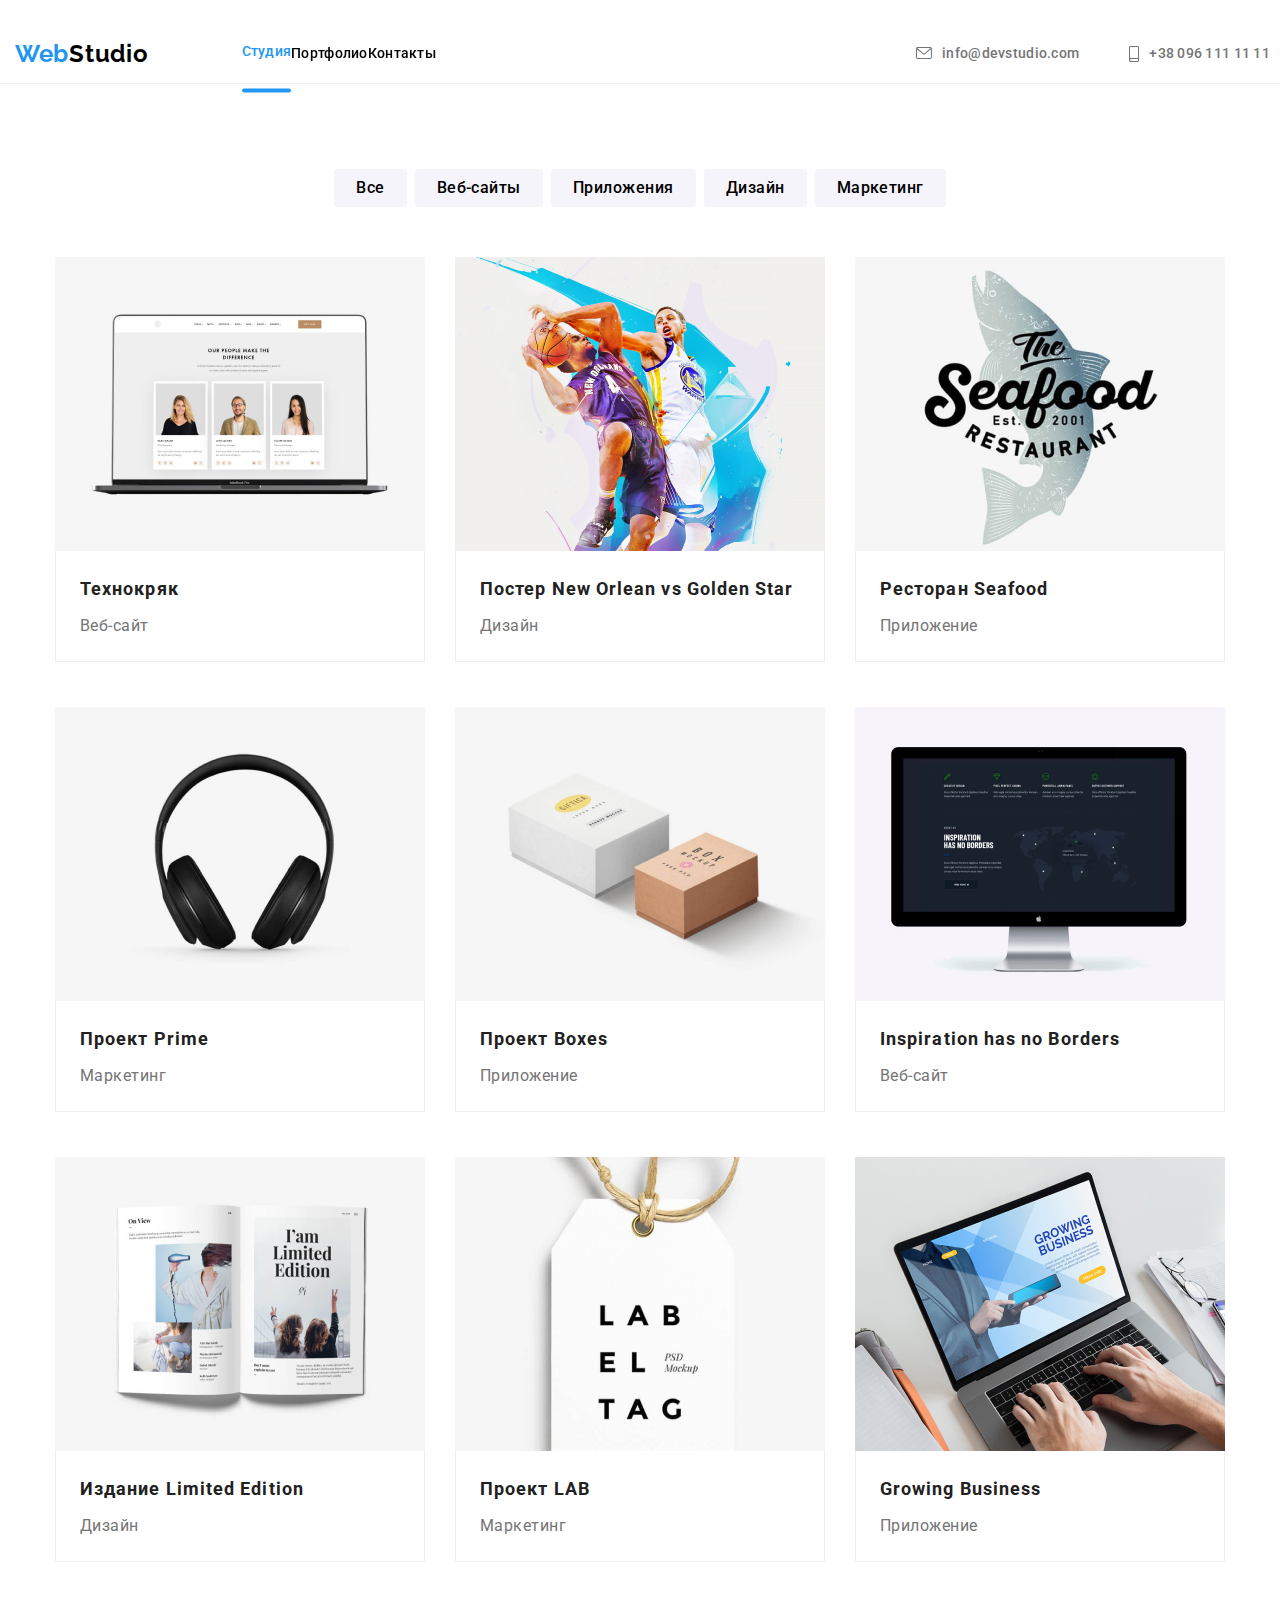
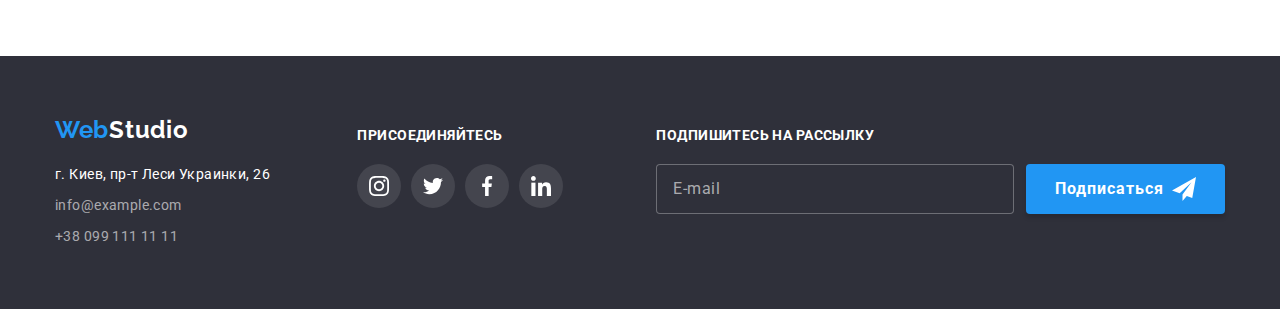
==== commit 1d1ffffc: "finished mobile version" ====
--- a/portfolio.html
+++ b/portfolio.html
@@ -48,6 +48,81 @@
                     </address>
                </div>
             </header> -->
+            <header class="page-header">
+                <div class="header-tumb">
+                    <div class="menu-container" data-menu>
+                        <ul class="menu-container-list">
+                            <li class="navigation-item">
+                                <a class="navigation-link" href="index.html">Студия</a>
+                            </li>
+                            <li class="navigation-item">
+                                <a class="navigation-link current" href="portfolio.html">Портфолио</a>
+                            </li>
+                            <li class="navigation-item">
+                                <a class="navigation-link" href="#contacts">Контакты</a>
+                            </li>
+                        </ul>
+                        <address class="menu-container-address">
+                            <ul class="header-address-list">
+                                <li class="header-address-item">
+                                    <a class="header-mail" href="mailto:info@devstudio.com">
+                                        <svg class="envelope-svg" width="16" height="12">
+                                            <use href="./images/sprite.svg#envelope"></use>
+                                        </svg>
+                                        info@devstudio.com</a>
+                                </li>
+                                <li class="header-address-item">
+                                    <a class="header-tel" href="tel:+380961111111">
+                                        <svg class="smartphone-svg" width="10" height="16">
+                                            <use href="./images/sprite.svg#smartphone"></use>
+                                        </svg>
+                                        +38 096 111 11 11</a>
+                                </li>
+                            </ul>
+                        </address>
+                    </div>
+                    <div class="header ">
+                        <a href="index.html" class="logo" aria-label="логотип сайта"><span class="logo-part">Web</span>Studio</a>
+                        <nav class="navigation">
+                            <ul class="navigation-list">
+                                <li class="navigation-item">
+                                    <a class="navigation-link current" href="index.html">Студия</a>
+                                </li>
+                                <li class="navigation-item">
+                                    <a class="navigation-link" href="portfolio.html">Портфолио</a>
+                                </li>
+                                <li class="navigation-item">
+                                    <a class="navigation-link" href="#contacts">Контакты</a>
+                                </li>
+                            </ul>
+                            <button type="button" class="nav-button is-open" aria-expanded="false" data-menu-button>
+                                <svg width="40" height="40px" aria-label="Переключатель мобильного меню">
+                                    <use class="icon-menu" href="./images/sprite.svg#icon-menu_40px"></use>
+                                    <use class="icon-cross" href="./images/sprite.svg#icon-close_40px"></use>
+                                </svg>
+                            </button>
+                        </nav>
+                        <address class="header-address">
+                            <ul class="header-address-list">
+                                <li class="header-address-item">
+                                    <a class="header-mail" href="mailto:info@devstudio.com">
+                                        <svg class="envelope-svg" width="16" height="12">
+                                            <use href="./images/sprite.svg#envelope"></use>
+                                        </svg>
+                                        info@devstudio.com</a>
+                                </li>
+                                <li class="header-address-item">
+                                    <a class="header-tel" href="tel:+380961111111">
+                                        <svg class="smartphone-svg" width="10" height="16">
+                                            <use href="./images/sprite.svg#smartphone"></use>
+                                        </svg>
+                                        +38 096 111 11 11</a>
+                                </li>
+                            </ul>
+                        </address>
+                    </div>
+                </div>
+            </header>
             <h1 class="visually-hidden">portfolio</h1>
             <main>
                 <!--PORTFOLIO-->
@@ -371,5 +446,6 @@
                     </form>
                 </div>
             </footer>
+            <script src="./js/menu.js"></script>
         </body>
         </html>--- a/css/main.min.css
+++ b/css/main.min.css
@@ -1,2 +1,2 @@
-.visually-hidden{position:absolute;width:1px;height:1px;margin:-1px;border:0;padding:0;white-space:nowrap;clip-path:inset(100%);clip:rect(0 0 0 0);overflow:hidden}body{font-family:"Roboto",sans-serif}h1,h2,h3,h4,h5,h6{margin:0}ul,ol{margin:0;padding:0;list-style:none}a{margin:0;padding:0;text-decoration:none}img{display:block}p{margin:0}.current::after{content:'';position:absolute;display:block;width:100%;height:4px;border-radius:4px;background-color:#2196f3;transform:translateY(27.5px)}.container{width:100%;padding:0 15px}@media screen and (min-width: 480px){.container{max-width:480px;margin:0 auto}}@media screen and (min-width: 768px){.container{max-width:768px}}@media screen and (min-width: 1200px){.container{max-width:1200px}}.title{font-weight:700;font-size:28px;line-height:1.17;text-align:center;letter-spacing:0.03em;color:#212121;margin-bottom:30px}@media screen and (min-width: 1200px){.title{margin-bottom:50px;font-size:36px;line-height:1.16}}.logo{font-family:'Raleway', sans-serif;font-weight:700;font-size:26px;line-height:1.2;letter-spacing:0.03em;color:#000000;transition:color 250ms cubic-bezier(0.4, 0, 0.2, 1)}.logo .logo-part{color:#2196f3}.logo:hover,.logo:focus{color:#2196f3}.social-list{display:flex;justify-content:space-between;width:206px;margin-top:16px;margin-left:auto;margin-right:auto}.social-list-link{display:flex;justify-content:center;align-items:center;width:44px;height:44px;border-radius:50%;color:#afb1b8;transition:color 250ms cubic-bezier(0.4, 0, 0.2, 1),background-color 250ms cubic-bezier(0.4, 0, 0.2, 1)}.social-list-link:hover,.social-list-link:focus{color:#ffffff;background-color:#2196f3}.social-logo{fill:currentColor}.navigation{display:flex}.navigation-list{display:flex;align-items:center}.navigation-list .current{color:#2196f3}.navigation-item:not(:last-child){margin-right:50px}.navigation-link{position:relative;font-weight:500;font-size:14px;line-height:1.14;letter-spacing:0.02em;color:var(--main-font-color);padding-top:30px;padding-bottom:30px;transition:color 250ms cubic-bezier(0.4, 0, 0.2, 1)}.navigation-link:hover,.navigation-link:focus{color:#2196f3}.envelope-svg{margin-right:10px;fill:currentColor}.smartphone-svg{margin-right:10px;fill:currentColor}.header-mail,.header-tel{display:flex;align-items:center;font-style:normal;font-weight:500;font-size:14px;line-height:1.14;letter-spacing:0.02em;color:#757575;transition:color 250ms cubic-bezier(0.4, 0, 0.2, 1)}.header-mail:hover,.header-mail:focus,.header-tel:hover,.header-tel:focus{color:#2196f3}.footer-social-title{margin-bottom:20px;font-family:Roboto;font-weight:700;font-size:14px;line-height:1.14;letter-spacing:0.03em;text-transform:uppercase;color:#fff}.footer-social-link{display:flex;justify-content:center;align-items:center;width:44px;height:44px;border-radius:50%;color:#fff;border-radius:50%;background-color:rgba(255,255,255,0.1);transition:color 250ms cubic-bezier(0.4, 0, 0.2, 1),background-color 250ms cubic-bezier(0.4, 0, 0.2, 1)}.footer-social-link:hover,.footer-social-link:focus{background-color:#2196f3}.footer-social-logo{fill:currentColor}.footer-social-list{display:flex;justify-content:center}.footer-social-item:not(:last-child){margin-right:10px}@media screen and (min-width: 768px) and (max-width: 1200px){.footer-social{margin-top:6px}}@media screen and (min-width: 1200px){.footer-social{margin-top:12px}}address{margin-top:20px;margin-bottom:60px}.footer-address-item{font-style:normal;font-weight:400;font-size:14px;line-height:1.71;letter-spacing:0.03em;color:#fff}.footer-address-item:not(:last-child){margin-bottom:7px}.footer-address-link{font-style:normal;color:rgba(255,255,255,0.6)}@media screen and (min-width: 1200px){address{margin-bottom:0px}}.footer-logo{color:#fff}.footer-form{margin-top:60px}.footer-form-title{font-family:"Roboto",sans-serif;font-weight:700;font-size:14px;line-height:1.14;letter-spacing:0.03em;text-transform:uppercase;color:#fff}.footer-form-input{width:100%;height:50px;border:1px solid rgba(255,255,255,0.3);border-radius:4px;background-color:#2f303a;margin-top:20px;padding-left:16px}.footer-form-input::placeholder{font-family:"Roboto",sans-serif;font-style:400;font-weight:normal;font-size:16px;line-height:1.42;letter-spacing:0.03em;color:rgba(255,255,255,0.6)}.footer-form-input:not(:placeholder-shown){font-family:"Roboto",sans-serif;font-style:400;font-weight:normal;font-size:16px;line-height:1.42;letter-spacing:0.03em;color:rgba(255,255,255,0.6)}.footer-form-btn{display:flex;align-items:center;font-family:"Roboto",sans-serif;font-weight:700;font-size:16px;line-height:1.87;text-align:center;letter-spacing:0.06em;color:#fff;background-color:#2196f3;box-shadow:0px 4px 4px rgba(0,0,0,0.15);border:none;border-radius:4px;padding:10px 29px;margin:0 auto;margin-top:20px;cursor:pointer}.footer-form-svg{margin-left:8px}@media screen and (min-width: 768px){.footer-address-social-wrapper{display:flex;justify-content:space-between;margin:0 auto;width:593px}.footer-form{margin-top:0px}.footer-form-input{width:450px}}@media screen and (min-width: 1200px){.footer-form{margin-top:12px;margin-left:93px}.footer-form-input{width:358px}.footer-form-input{width:358px}.footer-address-social-wrapper{width:513px;margin:0}.footer-form-wrapper{display:flex}.footer-form-btn{margin-left:12px}}.header{display:flex;align-items:center}.page-header{padding-top:24px;padding-bottom:25px}.page-header .logo{margin-right:93px}.header-address-list{display:flex}.header-address-item:not(:last-child){margin-right:50px}.header-address{margin-left:auto;margin-top:0}.header-border{border-bottom:1px solid #ececec}.hero{background-image:linear-gradient(rgba(47,48,58,0.4), rgba(47,48,58,0.4)),url("../images/hero-mobile.jpg");background-repeat:no-repeat;max-width:480px;height:400px;padding:118px 15px;margin:0 auto;text-align:center;background-color:#c4c4c4;background-size:480px 400px;background-position:center}.hero-title{font-weight:900;font-size:26px;line-height:1.61;margin-bottom:30px;letter-spacing:0.06em;text-transform:uppercase;color:#fff}.hero-button{padding:9px 31px;border-radius:4px;border:1px solid transparent;cursor:pointer;font-family:"Roboto",sans-serif;font-weight:700;font-size:16px;line-height:1.85;letter-spacing:0.06em;text-decoration:none;background:#2196f3;color:#fff}@media screen and (min-device-pixel-ratio: 2) and (min-width: 320px), screen and (min-resolution: 192dpi) and (min-width: 320px), screen and (min-resolution: 2dppx) and (min-width: 320px){.hero{background-image:linear-gradient(rgba(47,48,58,0.4), rgba(47,48,58,0.4)),url("../images/hero-mobile@2x.jpg")}}@media screen and (min-width: 481px){.hero{background-image:linear-gradient(rgba(47,48,58,0.4), rgba(47,48,58,0.4)),url("../images/hero-tablet.jpg");background-size:768px 400px;max-width:768px}}@media screen and (min-device-pixel-ratio: 2) and (min-width: 481px), screen and (min-resolution: 192dpi) and (min-width: 481px), screen and (min-resolution: 2dppx) and (min-width: 481px){.hero{background-image:linear-gradient(rgba(47,48,58,0.4), rgba(47,48,58,0.4)),url("../images/hero-tablet@2x.jpg")}}@media screen and (min-width: 769px){.hero{background-image:linear-gradient(rgba(47,48,58,0.4), rgba(47,48,58,0.4)),url("../images/hero.jpg");background-size:1600px 600px;max-width:1600px;height:600px;padding-top:200px;padding-bottom:200px}.hero-title{font-size:44px;line-height:1.36}}@media screen and (min-device-pixel-ratio: 2) and (min-width: 769px), screen and (min-resolution: 192dpi) and (min-width: 769px), screen and (min-resolution: 2dppx) and (min-width: 769px){.hero{background-image:linear-gradient(rgba(47,48,58,0.4), rgba(47,48,58,0.4)),url("../images/hero@2x.jpg")}}.advantages-group{display:flex;justify-content:center;align-items:center;height:120px;background-color:#f5f4fa;margin-bottom:30px}.advantages{padding-top:60px;padding-bottom:30px}.advantages-title{font-weight:700;font-size:14px;line-height:1.14;letter-spacing:0.03em;color:#212121;text-transform:uppercase;text-align:center;margin-bottom:10px}.advantages-title-description{font-weight:400;font-size:14px;line-height:1.71;letter-spacing:0.03em;color:#757575;margin-bottom:30px}@media screen and (min-width: 768px){.advantages-list{margin-left:-15px;margin-right:-15px;margin-bottom:-30px;display:flex;flex-wrap:wrap}.advantages-item{margin-left:15px;margin-right:15px;width:calc((100% - 4 * 15px) / 2)}.advantages-title-description{margin-bottom:30px}.advantages{padding-bottom:60px}}@media screen and (min-width: 1200px){.advantages-group{width:270px}.advantages{padding-top:94px;padding-bottom:94px}.advantages-list{flex-wrap:nowrap}}.examples-overlay{position:absolute;bottom:0;left:0;width:100%;padding-top:27px;padding-bottom:27px;margin:0;font-family:"Roboto",sans-serif;font-weight:700;font-size:14px;line-height:1.14;text-align:center;letter-spacing:0.03em;text-transform:uppercase;color:#fff;background:rgba(47,48,58,0.8)}.examples-item{position:relative}.examples-item:not(:last-child){margin-right:30px}.examples-list{display:flex}.our-works{padding-bottom:94px}@media screen and (max-width: 1200px){.our-works{display:none}}.our-team{background-color:#f5f4fa;padding-top:94px;padding-bottom:30px}.our-team-element{padding-top:30px;padding-bottom:24px}.our-team-item{background-color:#ffffff;box-shadow:0px 1px 3px rgba(0,0,0,0.12),0px 1px 1px rgba(0,0,0,0.14),0px 2px 1px rgba(0,0,0,0.2);border-radius:0px 0px 4px 4px;margin-bottom:30px}.team-title{margin-bottom:11px;font-weight:500;font-size:16px;line-height:1.18;text-align:center;letter-spacing:0.03em;color:var(--main-font-color)}.team-description{margin-top:0;margin-bottom:0;font-weight:400;font-size:16px;line-height:1.18;text-align:center;letter-spacing:0.03em;color:#757575}.our-team-img{width:100%}@media screen and (min-width: 768px){.our-team-item{margin:15px;width:calc((100% - 4 * 15px) / 2)}.our-team-list{display:flex;flex-wrap:wrap;margin:-15px}.our-team{padding-bottom:60px}}@media screen and (min-width: 1200px){.our-team-element{padding-bottom:30px}.our-team{padding-bottom:94px}.our-team-item{width:calc((100% - 8 * 15px) / 4)}}.our-clients{padding-top:94px;padding-bottom:60px}.clients-list{display:flex;flex-wrap:wrap;margin:-15px}.clients-list-item{margin:15px;width:calc((100% - 4 * 15px) / 2)}.clients-list-link{display:flex;justify-content:center;align-items:center;height:90px;border:1px solid #afb1b8;box-sizing:border-box;border-radius:4px;color:#afb1b8;transition:color 250ms cubic-bezier(0.4, 0, 0.2, 1),border 250ms cubic-bezier(0.4, 0, 0.2, 1)}.clients-list-link:hover,.clients-list-link:focus{border:1px solid #2196f3;color:#2196f3}.clients-logo{fill:currentColor}@media screen and (min-width: 768px){.clients-list-item{width:calc((100% - 6 * 15px) / 3)}}@media screen and (min-width: 1200px){.clients-list-item{width:calc((100% - 12 * 15px) / 6)}.our-clients{padding-bottom:94px}}footer{padding-top:60px;padding-bottom:60px;background-color:#2f303a}@media screen and (min-width: 320px) and (max-width: 1200px){footer{text-align:center}}@media screen and (min-width: 1200px){.footer-wrapper{display:flex}}.filter{display:flex;flex-wrap:wrap;margin-bottom:25px}.filter-list:not(:last-child){margin-right:8px}.btn{padding:6px 22px;border-radius:4px;border:0;font-family:"Roboto",sans-serif;font-weight:500;font-size:16px;line-height:1.62;letter-spacing:0.03em;color:var(--main-font-color);background-color:#f5f4fa;transition:color 250ms cubic-bezier(0.4, 0, 0.2, 1),background-color 250ms cubic-bezier(0.4, 0, 0.2, 1),box-shadow 250ms cubic-bezier(0.4, 0, 0.2, 1)}.btn:hover,.btn:focus{color:#fff;background-color:#2196f3;box-shadow:0px 3px 1px rgba(0,0,0,0.1),0px 1px 2px rgba(0,0,0,0.08),0px 2px 2px rgba(0,0,0,0.12);outline-style:none}@media screen and (min-width: 320px) and (max-width: 767px){.btn{margin-bottom:15px}}@media screen and (min-width: 768px){.filter{justify-content:center}}@media screen and (min-width: 1200px){.filter{margin-bottom:50px}}.overlay{position:absolute;top:1px;left:0;margin:0;width:100%;height:100%;padding:63px 24px;font-family:var(--main-font);font-weight:400;font-size:18px;line-height:1.55;letter-spacing:0.03em;color:#fff;background:rgba(33,150,243,0.9);transform:translateY(100%);transition:transform 250ms cubic-bezier(0.4, 0, 0.2, 1)}.portfolio-link:hover .overlay,.portfolio-link:focus .overlay{transform:translateY(0)}.portfolio-img{width:100%}.portfolio-img-overlay{position:relative;overflow:hidden}.portfolio{padding-top:60px;padding-bottom:60px}.portfolio-item:not(:last-child){margin-bottom:30px}.portfolio-link{display:block;transition:box-shadow 250ms cubic-bezier(0.4, 0, 0.2, 1)}.portfolio-link:hover,.portfolio-link:focus{box-shadow:0px 1px 1px rgba(0,0,0,0.12),0px 4px 4px rgba(0,0,0,0.06),1px 4px 6px rgba(0,0,0,0.16)}.portfolio-title{font-weight:700;font-size:18px;line-height:2;letter-spacing:0.06em;color:#212121;padding-bottom:4px}.portfolio-description{font-weight:400;font-size:16px;line-height:1.87;letter-spacing:0.03em;color:#757575;margin-top:0;margin-bottom:0}.portfolio-item-description{padding:20px 24px;border-right:1px solid #eeeeee;border-bottom:1px solid #eeeeee;border-left:1px solid #eeeeee}@media screen and (min-width: 768px) and (max-width: 1199px){.portfolio-item-description-tablet{padding-bottom:56px}}@media screen and (min-width: 768px){.portfolio-list{display:flex;flex-wrap:wrap;margin:-15px}.portfolio-item{margin:15px;width:calc((100% - 4 * 15px) / 2)}}@media screen and (min-width: 1200px){.portfolio-item{width:calc((100% - 6 * 15px) / 3)}}.portfolio{padding-bottom:79px}.backdrop{position:fixed;top:0;left:0;width:100%;height:100%;padding:20px;padding-top:93px;background:rgba(0,0,0,0.2);opacity:1;transition:opacity 250ms cubic-bezier(0.4, 0, 0.2, 1)}.backdrop.is-hidden{opacity:0;visibility:hidden;pointer-events:none}.modal{max-width:450px;height:609px;margin:0 auto;background:#ffffff;box-shadow:0px 1px 3px rgba(0,0,0,0.12),0px 1px 1px rgba(0,0,0,0.14),0px 2px 1px rgba(0,0,0,0.2);border-radius:4px;padding:40px;transform:scale(1);transition:250ms cubic-bezier(0.4, 0, 0.2, 1)}.backdrop.is-hidden .modal{scale:0.9}.modal-cross{transition:fill 250ms cubic-bezier(0.4, 0, 0.2, 1)}.modal-cross:hover{fill:#2196f3}.modal-button{position:absolute;top:8px;right:8px;width:30px;height:30px;display:flex;justify-content:center;align-items:center;background:#ffffff;border:1px solid rgba(0,0,0,0.1);border-radius:50%;cursor:pointer}.modal-title{font-family:"Roboto",sans-serif;font-weight:700;font-size:20px;line-height:1.15;letter-spacing:0.03em;text-align:center;color:#212121;display:block;margin-bottom:12px}.modal-form{display:flex;flex-direction:column}.modal-form-input-wrapper{position:relative;display:block;margin-top:4px}.modal-form-input{width:100%;height:40px;border:1px solid rgba(33,33,33,0.2);border-radius:4px;padding-left:42px;transition:border-color 250ms cubic-bezier(0.4, 0, 0.2, 1)}.modal-form-input:focus,.modal-form-input:hover{outline:none;border-color:#2196f3}.modal-form-icon{position:absolute;top:0;left:12px;top:50%;transform:translateY(-50%);width:18px;height:18px;transition:fill 250ms cubic-bezier(0.4, 0, 0.2, 1)}.modal-form-input:focus+.modal-form-icon,.modal-form-input:hover+.modal-form-icon{fill:#2196f3}.modal-form-field{margin-bottom:10px}.modal-form-message{width:100%;height:120px;border:1px solid rgba(33,33,33,0.2);border-radius:4px;padding:12px 16px;margin-top:4px;resize:none}.modal-form-message::placeholder{font-family:"Roboto",sans-serif;font-style:normal;font-weight:400;font-size:12px;line-height:1.6;letter-spacing:0.01em;color:rgba(117,117,117,0.5)}.modal-form-massage-field{margin-bottom:20px}.modal-form-policy-text{display:flex;align-items:center;margin:0 auto;margin-bottom:30px}.modal-form-policy-text::before{content:'';display:inline-block;width:16px;height:15px;border-radius:2px;margin-right:8px;background-image:url("../images/vector.svg")}.modal-form-policy:checked+.modal-form-policy-text::before{background-color:#2196f3;background-image:url("../images/icon check.svg")}.modal-form-font{margin:0;font-family:"Roboto",sans-serif;font-weight:400;font-size:12px;line-height:1.16;letter-spacing:0.01em;color:#757575}.modal-policy-text{font-family:"Roboto",sans-serif;font-weight:400;font-size:12px;line-height:1.66;letter-spacing:0.03em;color:#757575}.modal-policy-link{font-family:"Roboto",sans-serif;font-style:normal;font-weight:400;font-size:12px;line-height:1.66;letter-spacing:0.03em;text-decoration-line:underline;color:#2196f3;margin-left:4px;text-decoration-skip-ink:none}.modal-form-btn{max-width:200px;font-family:"Roboto",sans-serif;font-style:normal;font-weight:700;font-size:16px;line-height:1.87;text-align:center;letter-spacing:0.06em;color:#ffffff;background:#2196f3;box-shadow:0px 4px 4px rgba(0,0,0,0.15);border-radius:4px;border:1px solid transparent;cursor:pointer;padding:10px 55px;display:block;margin:0 auto}@media screen and (min-width: 320px) and (max-width: 484px){.modal-policy-text{text-align:center}}
+.visually-hidden{position:absolute;width:1px;height:1px;margin:-1px;border:0;padding:0;white-space:nowrap;clip-path:inset(100%);clip:rect(0 0 0 0);overflow:hidden}body{font-family:"Roboto",sans-serif}h1,h2,h3,h4,h5,h6{margin:0}ul,ol{margin:0;padding:0;list-style:none}a{margin:0;padding:0;text-decoration:none}img{display:block}p{margin:0}.current::after{content:'';display:block;width:100%;height:4px;border-radius:4px;background-color:#2196f3;transform:translateY(27.5px);margin:0 auto}@media screen and (max-width: 768px){.current::after{transform:translateY(8px)}}.container{width:100%;padding:0 15px}@media screen and (min-width: 480px){.container{max-width:480px;margin:0 auto}}@media screen and (min-width: 768px){.container{max-width:768px}}@media screen and (min-width: 1200px){.container{max-width:1200px}}.title{font-weight:700;font-size:28px;line-height:1.17;text-align:center;letter-spacing:0.03em;color:#212121;margin-bottom:30px}@media screen and (min-width: 1200px){.title{margin-bottom:50px;font-size:36px;line-height:1.16}}.logo{font-family:'Raleway', sans-serif;font-weight:700;font-size:24px;line-height:1.16;letter-spacing:0.03em;color:#000000;transition:color 250ms cubic-bezier(0.4, 0, 0.2, 1)}.logo .logo-part{color:#2196f3}.logo:hover,.logo:focus{color:#2196f3}.social-list{display:flex;justify-content:space-between;width:206px;margin-top:16px;margin-left:auto;margin-right:auto}.social-list-link{display:flex;justify-content:center;align-items:center;width:44px;height:44px;border-radius:50%;color:#afb1b8;transition:color 250ms cubic-bezier(0.4, 0, 0.2, 1),background-color 250ms cubic-bezier(0.4, 0, 0.2, 1)}.social-list-link:hover,.social-list-link:focus{color:#ffffff;background-color:#2196f3}.social-logo{fill:currentColor}.navigation{display:flex}.navigation-list{display:flex;align-items:center}.navigation-list .current{color:#2196f3}.navigation-link{position:relative;font-weight:500;font-size:14px;line-height:1.14;letter-spacing:0.02em;color:var(--main-font-color);transition:color 250ms cubic-bezier(0.4, 0, 0.2, 1)}.navigation-link:hover,.navigation-link:focus{color:#2196f3}@media screen and (max-width: 768px){.navigation-list{display:none}.navigation-link{display:inline-block;font-size:18px;line-height:1.16}.navigation-item{margin-bottom:40px}.navigation-item:first-child{margin-bottom:52px}.menu-container-list .current{color:#2196f3}}.envelope-svg{margin-right:10px;fill:currentColor}.smartphone-svg{margin-right:10px;fill:currentColor}.header-mail,.header-tel{display:flex;align-items:center;font-style:normal;font-weight:500;font-size:14px;line-height:1.14;letter-spacing:0.02em;color:#757575;transition:color 250ms cubic-bezier(0.4, 0, 0.2, 1)}.header-mail:hover,.header-mail:focus,.header-tel:hover,.header-tel:focus{color:#2196f3}@media screen and (max-width: 768px){.header-address{display:none}.header-mail{font-size:18px;line-height:1.16;width:200px;margin:0 auto;margin-bottom:16px}.header-tel{font-size:18px;line-height:1.16;width:178px;margin:0 auto}}.footer-social-title{margin-bottom:20px;font-family:Roboto;font-weight:700;font-size:14px;line-height:1.14;letter-spacing:0.03em;text-transform:uppercase;color:#fff}.footer-social-link{display:flex;justify-content:center;align-items:center;width:44px;height:44px;border-radius:50%;color:#fff;border-radius:50%;background-color:rgba(255,255,255,0.1);transition:color 250ms cubic-bezier(0.4, 0, 0.2, 1),background-color 250ms cubic-bezier(0.4, 0, 0.2, 1)}.footer-social-link:hover,.footer-social-link:focus{background-color:#2196f3}.footer-social-logo{fill:currentColor}.footer-social-list{display:flex;justify-content:center}.footer-social-item:not(:last-child){margin-right:10px}@media screen and (min-width: 768px) and (max-width: 1200px){.footer-social{margin-top:6px}}@media screen and (min-width: 1200px){.footer-social{margin-top:12px}}address{margin-top:20px;margin-bottom:60px}.footer-address-item{font-style:normal;font-weight:400;font-size:14px;line-height:1.71;letter-spacing:0.03em;color:#fff}.footer-address-item:not(:last-child){margin-bottom:7px}.footer-address-link{font-style:normal;color:rgba(255,255,255,0.6)}@media screen and (min-width: 1200px){address{margin-bottom:0px}}.footer-logo{color:#fff}.footer-form{margin-top:60px}.footer-form-title{font-family:"Roboto",sans-serif;font-weight:700;font-size:14px;line-height:1.14;letter-spacing:0.03em;text-transform:uppercase;color:#fff}.footer-form-input{width:100%;height:50px;border:1px solid rgba(255,255,255,0.3);border-radius:4px;background-color:#2f303a;margin-top:20px;padding-left:16px}.footer-form-input::placeholder{font-family:"Roboto",sans-serif;font-style:400;font-weight:normal;font-size:16px;line-height:1.42;letter-spacing:0.03em;color:rgba(255,255,255,0.6)}.footer-form-input:not(:placeholder-shown){font-family:"Roboto",sans-serif;font-style:400;font-weight:normal;font-size:16px;line-height:1.42;letter-spacing:0.03em;color:rgba(255,255,255,0.6)}.footer-form-btn{display:flex;align-items:center;font-family:"Roboto",sans-serif;font-weight:700;font-size:16px;line-height:1.87;text-align:center;letter-spacing:0.06em;color:#fff;background-color:#2196f3;box-shadow:0px 4px 4px rgba(0,0,0,0.15);border:none;border-radius:4px;padding:10px 29px;margin:0 auto;margin-top:20px;cursor:pointer}.footer-form-svg{margin-left:8px}@media screen and (min-width: 768px){.footer-address-social-wrapper{display:flex;justify-content:space-between;margin:0 auto;width:593px}.footer-form{margin-top:0px}.footer-form-input{width:450px}}@media screen and (min-width: 1200px){.footer-form{margin-top:12px;margin-left:93px}.footer-form-input{width:358px}.footer-form-input{width:358px}.footer-address-social-wrapper{width:513px;margin:0}.footer-form-wrapper{display:flex}.footer-form-btn{margin-left:12px}}.header{z-index:999;position:fixed;display:flex;justify-content:space-between;align-items:center;width:100%;height:60px;padding-left:15px;padding-right:10px;background-color:#ffffff;border-bottom:1px solid #ececec}.header-tumb{position:relative;height:60px}.nav-button{margin:0;padding:0;border:none}.nav-button:hover{fill:#2196f3;outline-style:none}.nav-button .icon-menu{display:none}.nav-button.is-open .icon-menu{display:block}.nav-button.is-open .icon-cross{display:none}.menu-container{z-index:2;transform:translateY(-110%);transition:250ms cubic-bezier(0.4, 0, 0.2, 1);top:60px;position:fixed;background-color:#fff;width:100%;height:393px;box-shadow:0px 4px 8px rgba(0,0,0,0.04),0px 2px 4px rgba(0,0,0,0.08),0px 1px 3px rgba(0,0,0,0.16)}.menu-container.is-open{transform:translateY(0)}.menu-container-list{text-align:center;margin-top:60px}.menu-container-address{margin-top:60px}@media screen and (min-width: 768px){.menu-container,.nav-button{display:none}.header{display:flex;align-items:center}.page-header{padding-top:24px;padding-bottom:25px}.page-header .logo{margin-right:93px}.header-address-list{display:flex}.header-address-item:not(:last-child){margin-right:50px}.header-address{margin-left:auto;margin-top:0}.header-border{border-bottom:1px solid #ececec}}.hero{background-image:linear-gradient(rgba(47,48,58,0.4), rgba(47,48,58,0.4)),url("../images/hero-mobile.jpg");background-repeat:no-repeat;max-width:480px;height:400px;padding:118px 15px;margin:0 auto;text-align:center;background-color:#c4c4c4;background-size:480px 400px;background-position:center}.hero-title{font-weight:900;font-size:26px;line-height:1.61;margin-bottom:30px;letter-spacing:0.06em;text-transform:uppercase;color:#fff}.hero-button{padding:9px 31px;border-radius:4px;border:1px solid transparent;cursor:pointer;font-family:"Roboto",sans-serif;font-weight:700;font-size:16px;line-height:1.85;letter-spacing:0.06em;text-decoration:none;background:#2196f3;color:#fff}.hero-button:hover{outline-style:none}@media screen and (min-device-pixel-ratio: 2) and (min-width: 320px), screen and (min-resolution: 192dpi) and (min-width: 320px), screen and (min-resolution: 2dppx) and (min-width: 320px){.hero{background-image:linear-gradient(rgba(47,48,58,0.4), rgba(47,48,58,0.4)),url("../images/hero-mobile@2x.jpg")}}@media screen and (min-width: 481px){.hero{background-image:linear-gradient(rgba(47,48,58,0.4), rgba(47,48,58,0.4)),url("../images/hero-tablet.jpg");background-size:768px 400px;max-width:768px}}@media screen and (min-device-pixel-ratio: 2) and (min-width: 481px), screen and (min-resolution: 192dpi) and (min-width: 481px), screen and (min-resolution: 2dppx) and (min-width: 481px){.hero{background-image:linear-gradient(rgba(47,48,58,0.4), rgba(47,48,58,0.4)),url("../images/hero-tablet@2x.jpg")}}@media screen and (min-width: 769px){.hero{background-image:linear-gradient(rgba(47,48,58,0.4), rgba(47,48,58,0.4)),url("../images/hero.jpg");background-size:1600px 600px;max-width:1600px;height:600px;padding-top:200px;padding-bottom:200px}.hero-title{font-size:44px;line-height:1.36}}@media screen and (min-device-pixel-ratio: 2) and (min-width: 769px), screen and (min-resolution: 192dpi) and (min-width: 769px), screen and (min-resolution: 2dppx) and (min-width: 769px){.hero{background-image:linear-gradient(rgba(47,48,58,0.4), rgba(47,48,58,0.4)),url("../images/hero@2x.jpg")}}.advantages-group{display:flex;justify-content:center;align-items:center;height:120px;background-color:#f5f4fa;margin-bottom:30px}.advantages{padding-top:60px;padding-bottom:30px}.advantages-title{font-weight:700;font-size:14px;line-height:1.14;letter-spacing:0.03em;color:#212121;text-transform:uppercase;text-align:center;margin-bottom:10px}.advantages-title-description{font-weight:400;font-size:14px;line-height:1.71;letter-spacing:0.03em;color:#757575;margin-bottom:30px}@media screen and (min-width: 768px){.advantages-list{margin-left:-15px;margin-right:-15px;margin-bottom:-30px;display:flex;flex-wrap:wrap}.advantages-item{margin-left:15px;margin-right:15px;width:calc((100% - 4 * 15px) / 2)}.advantages-title-description{margin-bottom:30px}.advantages{padding-bottom:60px}}@media screen and (min-width: 1200px){.advantages-group{width:270px}.advantages{padding-top:94px;padding-bottom:94px}.advantages-list{flex-wrap:nowrap}}.examples-overlay{position:absolute;bottom:0;left:0;width:100%;padding-top:27px;padding-bottom:27px;margin:0;font-family:"Roboto",sans-serif;font-weight:700;font-size:14px;line-height:1.14;text-align:center;letter-spacing:0.03em;text-transform:uppercase;color:#fff;background:rgba(47,48,58,0.8)}.examples-item{position:relative}.examples-item:not(:last-child){margin-right:30px}.examples-list{display:flex}.our-works{padding-bottom:94px}@media screen and (max-width: 1200px){.our-works{display:none}}.our-team{background-color:#f5f4fa;padding-top:94px;padding-bottom:30px}.our-team-element{padding-top:30px;padding-bottom:24px}.our-team-item{background-color:#ffffff;box-shadow:0px 1px 3px rgba(0,0,0,0.12),0px 1px 1px rgba(0,0,0,0.14),0px 2px 1px rgba(0,0,0,0.2);border-radius:0px 0px 4px 4px;margin-bottom:30px}.team-title{margin-bottom:11px;font-weight:500;font-size:16px;line-height:1.18;text-align:center;letter-spacing:0.03em;color:var(--main-font-color)}.team-description{margin-top:0;margin-bottom:0;font-weight:400;font-size:16px;line-height:1.18;text-align:center;letter-spacing:0.03em;color:#757575}.our-team-img{width:100%}@media screen and (min-width: 768px){.our-team-item{margin:15px;width:calc((100% - 4 * 15px) / 2)}.our-team-list{display:flex;flex-wrap:wrap;margin:-15px}.our-team{padding-bottom:60px}}@media screen and (min-width: 1200px){.our-team-element{padding-bottom:30px}.our-team{padding-bottom:94px}.our-team-item{width:calc((100% - 8 * 15px) / 4)}}.our-clients{padding-top:94px;padding-bottom:60px}.clients-list{display:flex;flex-wrap:wrap;margin:-15px}.clients-list-item{margin:15px;width:calc((100% - 4 * 15px) / 2)}.clients-list-link{display:flex;justify-content:center;align-items:center;height:90px;border:1px solid #afb1b8;box-sizing:border-box;border-radius:4px;color:#afb1b8;transition:color 250ms cubic-bezier(0.4, 0, 0.2, 1),border 250ms cubic-bezier(0.4, 0, 0.2, 1)}.clients-list-link:hover,.clients-list-link:focus{border:1px solid #2196f3;color:#2196f3}.clients-logo{fill:currentColor}@media screen and (min-width: 768px){.clients-list-item{width:calc((100% - 6 * 15px) / 3)}}@media screen and (min-width: 1200px){.clients-list-item{width:calc((100% - 12 * 15px) / 6)}.our-clients{padding-bottom:94px}}footer{padding-top:60px;padding-bottom:60px;background-color:#2f303a}@media screen and (min-width: 320px) and (max-width: 1200px){footer{text-align:center}}@media screen and (min-width: 1200px){.footer-wrapper{display:flex}}.filter{display:flex;flex-wrap:wrap;margin-bottom:25px}.filter-list:not(:last-child){margin-right:8px}.btn{padding:6px 22px;border-radius:4px;border:0;font-family:"Roboto",sans-serif;font-weight:500;font-size:16px;line-height:1.62;letter-spacing:0.03em;color:var(--main-font-color);background-color:#f5f4fa;transition:color 250ms cubic-bezier(0.4, 0, 0.2, 1),background-color 250ms cubic-bezier(0.4, 0, 0.2, 1),box-shadow 250ms cubic-bezier(0.4, 0, 0.2, 1)}.btn:hover,.btn:focus{color:#fff;background-color:#2196f3;box-shadow:0px 3px 1px rgba(0,0,0,0.1),0px 1px 2px rgba(0,0,0,0.08),0px 2px 2px rgba(0,0,0,0.12);outline-style:none}@media screen and (min-width: 320px) and (max-width: 767px){.btn{margin-bottom:15px}}@media screen and (min-width: 768px){.filter{justify-content:center}}@media screen and (min-width: 1200px){.filter{margin-bottom:50px}}.overlay{position:absolute;top:1px;left:0;margin:0;width:100%;height:100%;padding:63px 24px;font-family:var(--main-font);font-weight:400;font-size:18px;line-height:1.55;letter-spacing:0.03em;color:#fff;background:rgba(33,150,243,0.9);transform:translateY(100%);transition:transform 250ms cubic-bezier(0.4, 0, 0.2, 1)}.portfolio-link:hover .overlay,.portfolio-link:focus .overlay{transform:translateY(0)}.portfolio-img{z-index:0;width:100%}.portfolio-img-overlay{position:relative;overflow:hidden}.portfolio{padding-top:60px;padding-bottom:60px}.portfolio-item:not(:last-child){margin-bottom:30px}.portfolio-link{display:block;transition:box-shadow 250ms cubic-bezier(0.4, 0, 0.2, 1)}.portfolio-link:hover,.portfolio-link:focus{box-shadow:0px 1px 1px rgba(0,0,0,0.12),0px 4px 4px rgba(0,0,0,0.06),1px 4px 6px rgba(0,0,0,0.16)}.portfolio-title{font-weight:700;font-size:18px;line-height:2;letter-spacing:0.06em;color:#212121;padding-bottom:4px}.portfolio-description{font-weight:400;font-size:16px;line-height:1.87;letter-spacing:0.03em;color:#757575;margin-top:0;margin-bottom:0}.portfolio-item-description{padding:20px 24px;border-right:1px solid #eeeeee;border-bottom:1px solid #eeeeee;border-left:1px solid #eeeeee}@media screen and (min-width: 768px) and (max-width: 1199px){.portfolio-item-description-tablet{padding-bottom:56px}}@media screen and (min-width: 768px){.portfolio-list{display:flex;flex-wrap:wrap;margin:-15px}.portfolio-item{margin:15px;width:calc((100% - 4 * 15px) / 2)}}@media screen and (min-width: 1200px){.portfolio-item{width:calc((100% - 6 * 15px) / 3)}}.portfolio{padding-bottom:79px}.backdrop{position:fixed;top:0;left:0;width:100%;height:100%;padding:20px;padding-top:93px;background:rgba(0,0,0,0.2);opacity:1;transition:opacity 250ms cubic-bezier(0.4, 0, 0.2, 1)}.backdrop.is-hidden{opacity:0;visibility:hidden;pointer-events:none}.modal{max-width:450px;height:609px;margin:0 auto;background:#ffffff;box-shadow:0px 1px 3px rgba(0,0,0,0.12),0px 1px 1px rgba(0,0,0,0.14),0px 2px 1px rgba(0,0,0,0.2);border-radius:4px;padding:40px;transform:scale(1);transition:250ms cubic-bezier(0.4, 0, 0.2, 1)}.backdrop.is-hidden .modal{scale:0.9}.modal-cross{transition:fill 250ms cubic-bezier(0.4, 0, 0.2, 1)}.modal-cross:hover{fill:#2196f3}.modal-button{position:absolute;top:8px;right:8px;width:30px;height:30px;display:flex;justify-content:center;align-items:center;background:#ffffff;border:1px solid rgba(0,0,0,0.1);border-radius:50%;cursor:pointer}.modal-title{font-family:"Roboto",sans-serif;font-weight:700;font-size:20px;line-height:1.15;letter-spacing:0.03em;text-align:center;color:#212121;display:block;margin-bottom:12px}.modal-form{display:flex;flex-direction:column}.modal-form-input-wrapper{position:relative;display:block;margin-top:4px}.modal-form-input{width:100%;height:40px;border:1px solid rgba(33,33,33,0.2);border-radius:4px;padding-left:42px;transition:border-color 250ms cubic-bezier(0.4, 0, 0.2, 1)}.modal-form-input:focus,.modal-form-input:hover{outline:none;border-color:#2196f3}.modal-form-icon{position:absolute;top:0;left:12px;top:50%;transform:translateY(-50%);width:18px;height:18px;transition:fill 250ms cubic-bezier(0.4, 0, 0.2, 1)}.modal-form-input:focus+.modal-form-icon,.modal-form-input:hover+.modal-form-icon{fill:#2196f3}.modal-form-field{margin-bottom:10px}.modal-form-message{width:100%;height:120px;border:1px solid rgba(33,33,33,0.2);border-radius:4px;padding:12px 16px;margin-top:4px;resize:none}.modal-form-message::placeholder{font-family:"Roboto",sans-serif;font-style:normal;font-weight:400;font-size:12px;line-height:1.6;letter-spacing:0.01em;color:rgba(117,117,117,0.5)}.modal-form-massage-field{margin-bottom:20px}.modal-form-policy-text{display:flex;align-items:center;margin:0 auto;margin-bottom:30px}.modal-form-policy-text::before{content:'';display:inline-block;min-width:16px;height:15px;border-radius:2px;margin-right:8px;background-image:url("../images/vector.svg")}.modal-form-policy:checked+.modal-form-policy-text::before{background-color:#2196f3;background-image:url("../images/icon check.svg")}.modal-form-font{margin:0;font-family:"Roboto",sans-serif;font-weight:400;font-size:12px;line-height:1.16;letter-spacing:0.01em;color:#757575}.modal-policy-text{font-family:"Roboto",sans-serif;font-weight:400;font-size:12px;line-height:1.66;letter-spacing:0.03em;color:#757575}.modal-policy-link{font-family:"Roboto",sans-serif;font-style:normal;font-weight:400;font-size:12px;line-height:1.66;letter-spacing:0.03em;text-decoration-line:underline;color:#2196f3;margin-left:4px;text-decoration-skip-ink:none}.modal-form-btn{max-width:200px;font-family:"Roboto",sans-serif;font-style:normal;font-weight:700;font-size:16px;line-height:1.87;text-align:center;letter-spacing:0.06em;color:#ffffff;background:#2196f3;box-shadow:0px 4px 4px rgba(0,0,0,0.15);border-radius:4px;border:1px solid transparent;cursor:pointer;padding:10px 55px;display:block;margin:0 auto}@media screen and (min-width: 320px) and (max-width: 484px){.modal-policy-text{text-align:center}}@media screen and (min-width: 768px){.modal{min-width:450px;position:absolute;top:50%;left:50%;transform:translate(-50%, -50%);transition-duration:translate 0ms}}@media screen and (min-width: 1200px){.modal-form-policy-text,.modal-policy-link{font-size:14px;line-height:1.71}.modal{max-width:528px;height:581px}}
 /*# sourceMappingURL=main.min.css.map */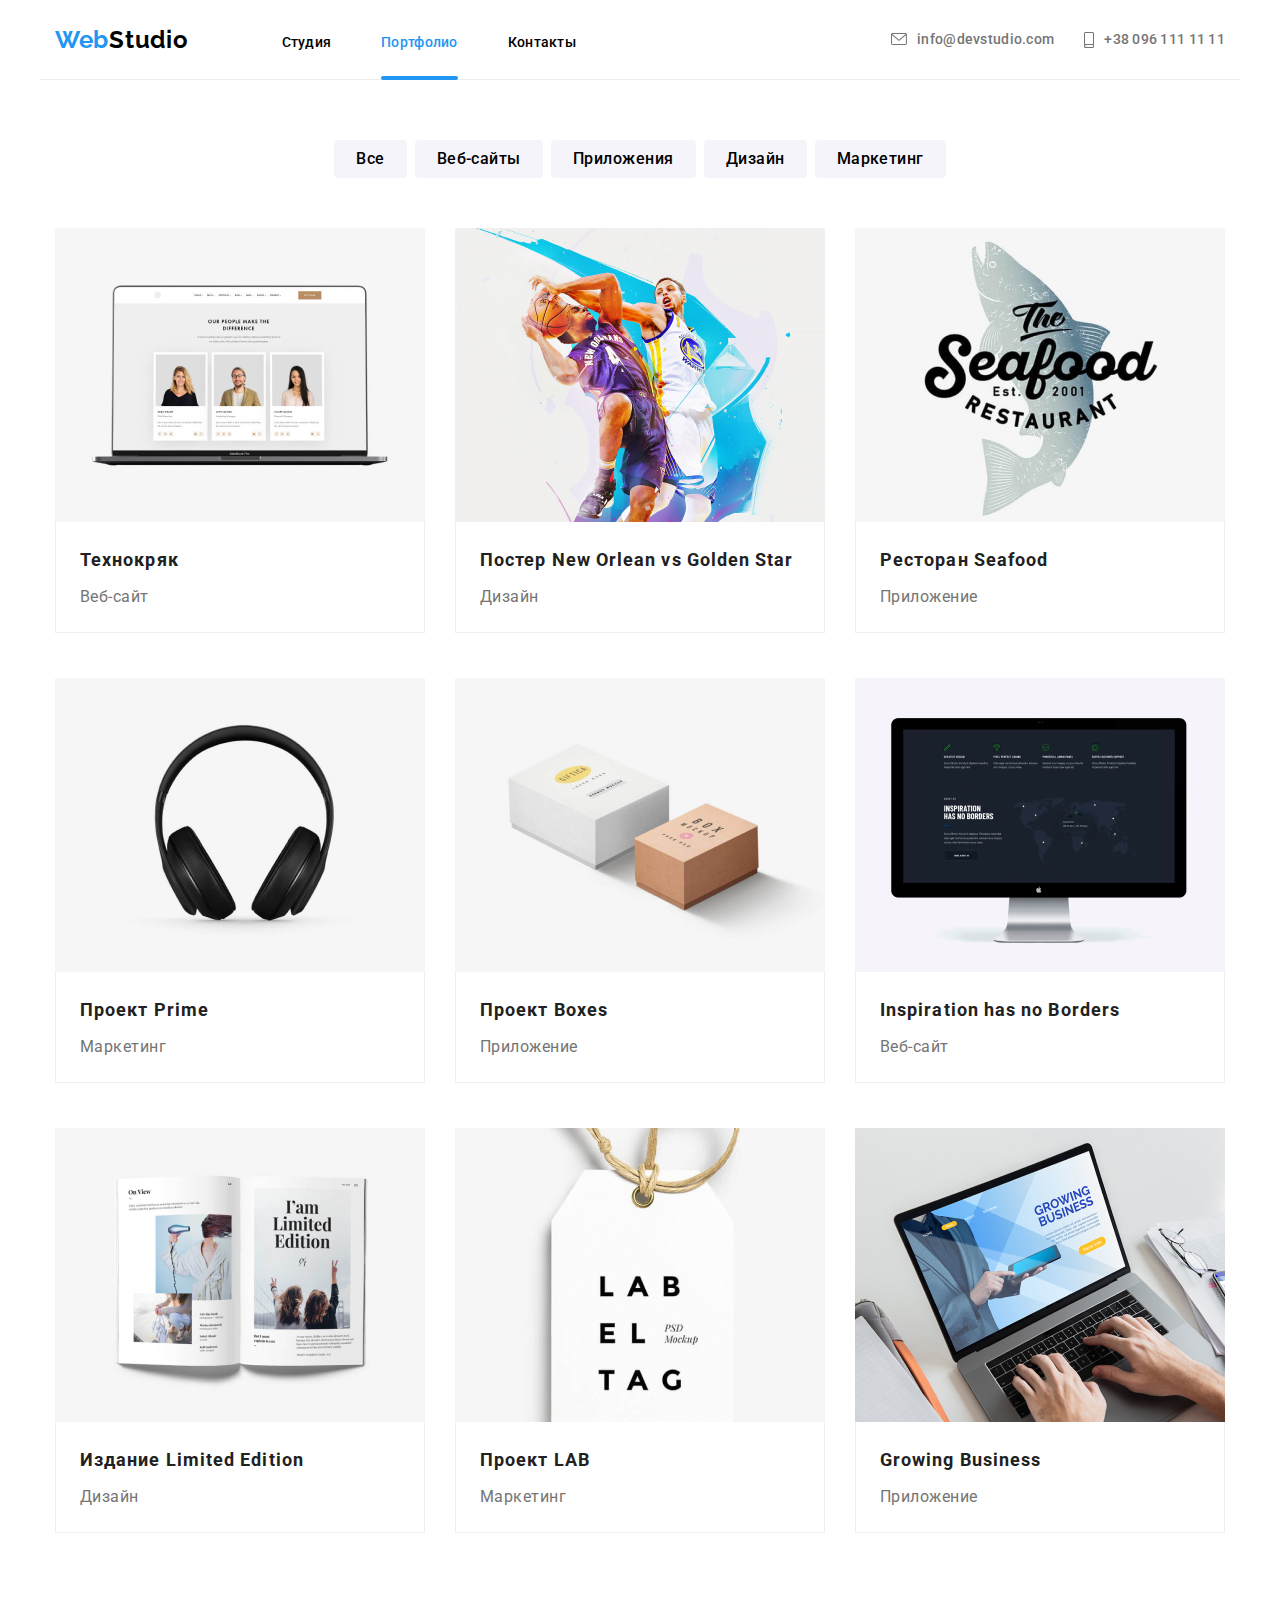
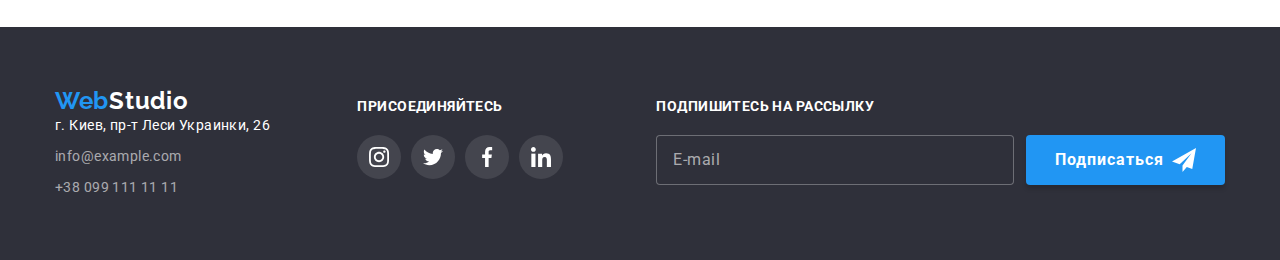
==== commit f6c92eea: "finish" ====
--- a/portfolio.html
+++ b/portfolio.html
@@ -12,42 +12,6 @@
         </head>
             
         <body>
-            <!-- <header class="page-header header-border">
-               <div class="header container">
-                    <nav class="navigation">
-                        <a href="index.html" class="logo" aria-label="логотип сайта"><span class="logo-part">Web</span>Studio</a>
-                        <ul class="navigation-list">
-                            <li class="navigation-item">
-                                <a class="navigation-link" href="index.html">Студия</a>
-                            </li>
-                            <li class="navigation-item">
-                                <a class="navigation-link current" href="portfolio.html">Портфолио</a>
-                            </li>
-                            <li class="navigation-item">
-                                <a class="navigation-link" href="#contacts">Контакты</a>
-                            </li>
-                        </ul>
-                    </nav>
-                    <address class="header-address">
-                        <ul class="header-address-list">
-                            <li class="header-address-item">
-                                <a class="header-mail" href="mailto:info@devstudio.com">
-                                    <svg class="envelope-svg" width="16" height="12">
-                                        <use href="./images/sprite.svg#envelope"></use>
-                                    </svg>
-                                    info@devstudio.com</a>
-                            </li>
-                            <li class="header-address-item">
-                                <a class="header-tel" href="tel:+380961111111">
-                                    <svg class="smartphone-svg" width="10" height="16">
-                                        <use href="./images/sprite.svg#smartphone"></use>
-                                    </svg>
-                                    +38 096 111 11 11</a>
-                            </li>
-                        </ul>
-                    </address>
-               </div>
-            </header> -->
             <header class="page-header">
                 <div class="header-tumb">
                     <div class="menu-container" data-menu>
@@ -81,15 +45,15 @@
                             </ul>
                         </address>
                     </div>
-                    <div class="header ">
+                    <div class="header-wrapper">
                         <a href="index.html" class="logo" aria-label="логотип сайта"><span class="logo-part">Web</span>Studio</a>
                         <nav class="navigation">
                             <ul class="navigation-list">
                                 <li class="navigation-item">
-                                    <a class="navigation-link current" href="index.html">Студия</a>
+                                    <a class="navigation-link" href="index.html">Студия</a>
                                 </li>
                                 <li class="navigation-item">
-                                    <a class="navigation-link" href="portfolio.html">Портфолио</a>
+                                    <a class="navigation-link current" href="portfolio.html">Портфолио</a>
                                 </li>
                                 <li class="navigation-item">
                                     <a class="navigation-link" href="#contacts">Контакты</a>
--- a/css/main.min.css
+++ b/css/main.min.css
@@ -1,2 +1,2 @@
-.visually-hidden{position:absolute;width:1px;height:1px;margin:-1px;border:0;padding:0;white-space:nowrap;clip-path:inset(100%);clip:rect(0 0 0 0);overflow:hidden}body{font-family:"Roboto",sans-serif}h1,h2,h3,h4,h5,h6{margin:0}ul,ol{margin:0;padding:0;list-style:none}a{margin:0;padding:0;text-decoration:none}img{display:block}p{margin:0}.current::after{content:'';display:block;width:100%;height:4px;border-radius:4px;background-color:#2196f3;transform:translateY(27.5px);margin:0 auto}@media screen and (max-width: 768px){.current::after{transform:translateY(8px)}}.container{width:100%;padding:0 15px}@media screen and (min-width: 480px){.container{max-width:480px;margin:0 auto}}@media screen and (min-width: 768px){.container{max-width:768px}}@media screen and (min-width: 1200px){.container{max-width:1200px}}.title{font-weight:700;font-size:28px;line-height:1.17;text-align:center;letter-spacing:0.03em;color:#212121;margin-bottom:30px}@media screen and (min-width: 1200px){.title{margin-bottom:50px;font-size:36px;line-height:1.16}}.logo{font-family:'Raleway', sans-serif;font-weight:700;font-size:24px;line-height:1.16;letter-spacing:0.03em;color:#000000;transition:color 250ms cubic-bezier(0.4, 0, 0.2, 1)}.logo .logo-part{color:#2196f3}.logo:hover,.logo:focus{color:#2196f3}.social-list{display:flex;justify-content:space-between;width:206px;margin-top:16px;margin-left:auto;margin-right:auto}.social-list-link{display:flex;justify-content:center;align-items:center;width:44px;height:44px;border-radius:50%;color:#afb1b8;transition:color 250ms cubic-bezier(0.4, 0, 0.2, 1),background-color 250ms cubic-bezier(0.4, 0, 0.2, 1)}.social-list-link:hover,.social-list-link:focus{color:#ffffff;background-color:#2196f3}.social-logo{fill:currentColor}.navigation{display:flex}.navigation-list{display:flex;align-items:center}.navigation-list .current{color:#2196f3}.navigation-link{position:relative;font-weight:500;font-size:14px;line-height:1.14;letter-spacing:0.02em;color:var(--main-font-color);transition:color 250ms cubic-bezier(0.4, 0, 0.2, 1)}.navigation-link:hover,.navigation-link:focus{color:#2196f3}@media screen and (max-width: 768px){.navigation-list{display:none}.navigation-link{display:inline-block;font-size:18px;line-height:1.16}.navigation-item{margin-bottom:40px}.navigation-item:first-child{margin-bottom:52px}.menu-container-list .current{color:#2196f3}}.envelope-svg{margin-right:10px;fill:currentColor}.smartphone-svg{margin-right:10px;fill:currentColor}.header-mail,.header-tel{display:flex;align-items:center;font-style:normal;font-weight:500;font-size:14px;line-height:1.14;letter-spacing:0.02em;color:#757575;transition:color 250ms cubic-bezier(0.4, 0, 0.2, 1)}.header-mail:hover,.header-mail:focus,.header-tel:hover,.header-tel:focus{color:#2196f3}@media screen and (max-width: 768px){.header-address{display:none}.header-mail{font-size:18px;line-height:1.16;width:200px;margin:0 auto;margin-bottom:16px}.header-tel{font-size:18px;line-height:1.16;width:178px;margin:0 auto}}.footer-social-title{margin-bottom:20px;font-family:Roboto;font-weight:700;font-size:14px;line-height:1.14;letter-spacing:0.03em;text-transform:uppercase;color:#fff}.footer-social-link{display:flex;justify-content:center;align-items:center;width:44px;height:44px;border-radius:50%;color:#fff;border-radius:50%;background-color:rgba(255,255,255,0.1);transition:color 250ms cubic-bezier(0.4, 0, 0.2, 1),background-color 250ms cubic-bezier(0.4, 0, 0.2, 1)}.footer-social-link:hover,.footer-social-link:focus{background-color:#2196f3}.footer-social-logo{fill:currentColor}.footer-social-list{display:flex;justify-content:center}.footer-social-item:not(:last-child){margin-right:10px}@media screen and (min-width: 768px) and (max-width: 1200px){.footer-social{margin-top:6px}}@media screen and (min-width: 1200px){.footer-social{margin-top:12px}}address{margin-top:20px;margin-bottom:60px}.footer-address-item{font-style:normal;font-weight:400;font-size:14px;line-height:1.71;letter-spacing:0.03em;color:#fff}.footer-address-item:not(:last-child){margin-bottom:7px}.footer-address-link{font-style:normal;color:rgba(255,255,255,0.6)}@media screen and (min-width: 1200px){address{margin-bottom:0px}}.footer-logo{color:#fff}.footer-form{margin-top:60px}.footer-form-title{font-family:"Roboto",sans-serif;font-weight:700;font-size:14px;line-height:1.14;letter-spacing:0.03em;text-transform:uppercase;color:#fff}.footer-form-input{width:100%;height:50px;border:1px solid rgba(255,255,255,0.3);border-radius:4px;background-color:#2f303a;margin-top:20px;padding-left:16px}.footer-form-input::placeholder{font-family:"Roboto",sans-serif;font-style:400;font-weight:normal;font-size:16px;line-height:1.42;letter-spacing:0.03em;color:rgba(255,255,255,0.6)}.footer-form-input:not(:placeholder-shown){font-family:"Roboto",sans-serif;font-style:400;font-weight:normal;font-size:16px;line-height:1.42;letter-spacing:0.03em;color:rgba(255,255,255,0.6)}.footer-form-btn{display:flex;align-items:center;font-family:"Roboto",sans-serif;font-weight:700;font-size:16px;line-height:1.87;text-align:center;letter-spacing:0.06em;color:#fff;background-color:#2196f3;box-shadow:0px 4px 4px rgba(0,0,0,0.15);border:none;border-radius:4px;padding:10px 29px;margin:0 auto;margin-top:20px;cursor:pointer}.footer-form-svg{margin-left:8px}@media screen and (min-width: 768px){.footer-address-social-wrapper{display:flex;justify-content:space-between;margin:0 auto;width:593px}.footer-form{margin-top:0px}.footer-form-input{width:450px}}@media screen and (min-width: 1200px){.footer-form{margin-top:12px;margin-left:93px}.footer-form-input{width:358px}.footer-form-input{width:358px}.footer-address-social-wrapper{width:513px;margin:0}.footer-form-wrapper{display:flex}.footer-form-btn{margin-left:12px}}.header{z-index:999;position:fixed;display:flex;justify-content:space-between;align-items:center;width:100%;height:60px;padding-left:15px;padding-right:10px;background-color:#ffffff;border-bottom:1px solid #ececec}.header-tumb{position:relative;height:60px}.nav-button{margin:0;padding:0;border:none}.nav-button:hover{fill:#2196f3;outline-style:none}.nav-button .icon-menu{display:none}.nav-button.is-open .icon-menu{display:block}.nav-button.is-open .icon-cross{display:none}.menu-container{z-index:2;transform:translateY(-110%);transition:250ms cubic-bezier(0.4, 0, 0.2, 1);top:60px;position:fixed;background-color:#fff;width:100%;height:393px;box-shadow:0px 4px 8px rgba(0,0,0,0.04),0px 2px 4px rgba(0,0,0,0.08),0px 1px 3px rgba(0,0,0,0.16)}.menu-container.is-open{transform:translateY(0)}.menu-container-list{text-align:center;margin-top:60px}.menu-container-address{margin-top:60px}@media screen and (min-width: 768px){.menu-container,.nav-button{display:none}.header{display:flex;align-items:center}.page-header{padding-top:24px;padding-bottom:25px}.page-header .logo{margin-right:93px}.header-address-list{display:flex}.header-address-item:not(:last-child){margin-right:50px}.header-address{margin-left:auto;margin-top:0}.header-border{border-bottom:1px solid #ececec}}.hero{background-image:linear-gradient(rgba(47,48,58,0.4), rgba(47,48,58,0.4)),url("../images/hero-mobile.jpg");background-repeat:no-repeat;max-width:480px;height:400px;padding:118px 15px;margin:0 auto;text-align:center;background-color:#c4c4c4;background-size:480px 400px;background-position:center}.hero-title{font-weight:900;font-size:26px;line-height:1.61;margin-bottom:30px;letter-spacing:0.06em;text-transform:uppercase;color:#fff}.hero-button{padding:9px 31px;border-radius:4px;border:1px solid transparent;cursor:pointer;font-family:"Roboto",sans-serif;font-weight:700;font-size:16px;line-height:1.85;letter-spacing:0.06em;text-decoration:none;background:#2196f3;color:#fff}.hero-button:hover{outline-style:none}@media screen and (min-device-pixel-ratio: 2) and (min-width: 320px), screen and (min-resolution: 192dpi) and (min-width: 320px), screen and (min-resolution: 2dppx) and (min-width: 320px){.hero{background-image:linear-gradient(rgba(47,48,58,0.4), rgba(47,48,58,0.4)),url("../images/hero-mobile@2x.jpg")}}@media screen and (min-width: 481px){.hero{background-image:linear-gradient(rgba(47,48,58,0.4), rgba(47,48,58,0.4)),url("../images/hero-tablet.jpg");background-size:768px 400px;max-width:768px}}@media screen and (min-device-pixel-ratio: 2) and (min-width: 481px), screen and (min-resolution: 192dpi) and (min-width: 481px), screen and (min-resolution: 2dppx) and (min-width: 481px){.hero{background-image:linear-gradient(rgba(47,48,58,0.4), rgba(47,48,58,0.4)),url("../images/hero-tablet@2x.jpg")}}@media screen and (min-width: 769px){.hero{background-image:linear-gradient(rgba(47,48,58,0.4), rgba(47,48,58,0.4)),url("../images/hero.jpg");background-size:1600px 600px;max-width:1600px;height:600px;padding-top:200px;padding-bottom:200px}.hero-title{font-size:44px;line-height:1.36}}@media screen and (min-device-pixel-ratio: 2) and (min-width: 769px), screen and (min-resolution: 192dpi) and (min-width: 769px), screen and (min-resolution: 2dppx) and (min-width: 769px){.hero{background-image:linear-gradient(rgba(47,48,58,0.4), rgba(47,48,58,0.4)),url("../images/hero@2x.jpg")}}.advantages-group{display:flex;justify-content:center;align-items:center;height:120px;background-color:#f5f4fa;margin-bottom:30px}.advantages{padding-top:60px;padding-bottom:30px}.advantages-title{font-weight:700;font-size:14px;line-height:1.14;letter-spacing:0.03em;color:#212121;text-transform:uppercase;text-align:center;margin-bottom:10px}.advantages-title-description{font-weight:400;font-size:14px;line-height:1.71;letter-spacing:0.03em;color:#757575;margin-bottom:30px}@media screen and (min-width: 768px){.advantages-list{margin-left:-15px;margin-right:-15px;margin-bottom:-30px;display:flex;flex-wrap:wrap}.advantages-item{margin-left:15px;margin-right:15px;width:calc((100% - 4 * 15px) / 2)}.advantages-title-description{margin-bottom:30px}.advantages{padding-bottom:60px}}@media screen and (min-width: 1200px){.advantages-group{width:270px}.advantages{padding-top:94px;padding-bottom:94px}.advantages-list{flex-wrap:nowrap}}.examples-overlay{position:absolute;bottom:0;left:0;width:100%;padding-top:27px;padding-bottom:27px;margin:0;font-family:"Roboto",sans-serif;font-weight:700;font-size:14px;line-height:1.14;text-align:center;letter-spacing:0.03em;text-transform:uppercase;color:#fff;background:rgba(47,48,58,0.8)}.examples-item{position:relative}.examples-item:not(:last-child){margin-right:30px}.examples-list{display:flex}.our-works{padding-bottom:94px}@media screen and (max-width: 1200px){.our-works{display:none}}.our-team{background-color:#f5f4fa;padding-top:94px;padding-bottom:30px}.our-team-element{padding-top:30px;padding-bottom:24px}.our-team-item{background-color:#ffffff;box-shadow:0px 1px 3px rgba(0,0,0,0.12),0px 1px 1px rgba(0,0,0,0.14),0px 2px 1px rgba(0,0,0,0.2);border-radius:0px 0px 4px 4px;margin-bottom:30px}.team-title{margin-bottom:11px;font-weight:500;font-size:16px;line-height:1.18;text-align:center;letter-spacing:0.03em;color:var(--main-font-color)}.team-description{margin-top:0;margin-bottom:0;font-weight:400;font-size:16px;line-height:1.18;text-align:center;letter-spacing:0.03em;color:#757575}.our-team-img{width:100%}@media screen and (min-width: 768px){.our-team-item{margin:15px;width:calc((100% - 4 * 15px) / 2)}.our-team-list{display:flex;flex-wrap:wrap;margin:-15px}.our-team{padding-bottom:60px}}@media screen and (min-width: 1200px){.our-team-element{padding-bottom:30px}.our-team{padding-bottom:94px}.our-team-item{width:calc((100% - 8 * 15px) / 4)}}.our-clients{padding-top:94px;padding-bottom:60px}.clients-list{display:flex;flex-wrap:wrap;margin:-15px}.clients-list-item{margin:15px;width:calc((100% - 4 * 15px) / 2)}.clients-list-link{display:flex;justify-content:center;align-items:center;height:90px;border:1px solid #afb1b8;box-sizing:border-box;border-radius:4px;color:#afb1b8;transition:color 250ms cubic-bezier(0.4, 0, 0.2, 1),border 250ms cubic-bezier(0.4, 0, 0.2, 1)}.clients-list-link:hover,.clients-list-link:focus{border:1px solid #2196f3;color:#2196f3}.clients-logo{fill:currentColor}@media screen and (min-width: 768px){.clients-list-item{width:calc((100% - 6 * 15px) / 3)}}@media screen and (min-width: 1200px){.clients-list-item{width:calc((100% - 12 * 15px) / 6)}.our-clients{padding-bottom:94px}}footer{padding-top:60px;padding-bottom:60px;background-color:#2f303a}@media screen and (min-width: 320px) and (max-width: 1200px){footer{text-align:center}}@media screen and (min-width: 1200px){.footer-wrapper{display:flex}}.filter{display:flex;flex-wrap:wrap;margin-bottom:25px}.filter-list:not(:last-child){margin-right:8px}.btn{padding:6px 22px;border-radius:4px;border:0;font-family:"Roboto",sans-serif;font-weight:500;font-size:16px;line-height:1.62;letter-spacing:0.03em;color:var(--main-font-color);background-color:#f5f4fa;transition:color 250ms cubic-bezier(0.4, 0, 0.2, 1),background-color 250ms cubic-bezier(0.4, 0, 0.2, 1),box-shadow 250ms cubic-bezier(0.4, 0, 0.2, 1)}.btn:hover,.btn:focus{color:#fff;background-color:#2196f3;box-shadow:0px 3px 1px rgba(0,0,0,0.1),0px 1px 2px rgba(0,0,0,0.08),0px 2px 2px rgba(0,0,0,0.12);outline-style:none}@media screen and (min-width: 320px) and (max-width: 767px){.btn{margin-bottom:15px}}@media screen and (min-width: 768px){.filter{justify-content:center}}@media screen and (min-width: 1200px){.filter{margin-bottom:50px}}.overlay{position:absolute;top:1px;left:0;margin:0;width:100%;height:100%;padding:63px 24px;font-family:var(--main-font);font-weight:400;font-size:18px;line-height:1.55;letter-spacing:0.03em;color:#fff;background:rgba(33,150,243,0.9);transform:translateY(100%);transition:transform 250ms cubic-bezier(0.4, 0, 0.2, 1)}.portfolio-link:hover .overlay,.portfolio-link:focus .overlay{transform:translateY(0)}.portfolio-img{z-index:0;width:100%}.portfolio-img-overlay{position:relative;overflow:hidden}.portfolio{padding-top:60px;padding-bottom:60px}.portfolio-item:not(:last-child){margin-bottom:30px}.portfolio-link{display:block;transition:box-shadow 250ms cubic-bezier(0.4, 0, 0.2, 1)}.portfolio-link:hover,.portfolio-link:focus{box-shadow:0px 1px 1px rgba(0,0,0,0.12),0px 4px 4px rgba(0,0,0,0.06),1px 4px 6px rgba(0,0,0,0.16)}.portfolio-title{font-weight:700;font-size:18px;line-height:2;letter-spacing:0.06em;color:#212121;padding-bottom:4px}.portfolio-description{font-weight:400;font-size:16px;line-height:1.87;letter-spacing:0.03em;color:#757575;margin-top:0;margin-bottom:0}.portfolio-item-description{padding:20px 24px;border-right:1px solid #eeeeee;border-bottom:1px solid #eeeeee;border-left:1px solid #eeeeee}@media screen and (min-width: 768px) and (max-width: 1199px){.portfolio-item-description-tablet{padding-bottom:56px}}@media screen and (min-width: 768px){.portfolio-list{display:flex;flex-wrap:wrap;margin:-15px}.portfolio-item{margin:15px;width:calc((100% - 4 * 15px) / 2)}}@media screen and (min-width: 1200px){.portfolio-item{width:calc((100% - 6 * 15px) / 3)}}.portfolio{padding-bottom:79px}.backdrop{position:fixed;top:0;left:0;width:100%;height:100%;padding:20px;padding-top:93px;background:rgba(0,0,0,0.2);opacity:1;transition:opacity 250ms cubic-bezier(0.4, 0, 0.2, 1)}.backdrop.is-hidden{opacity:0;visibility:hidden;pointer-events:none}.modal{max-width:450px;height:609px;margin:0 auto;background:#ffffff;box-shadow:0px 1px 3px rgba(0,0,0,0.12),0px 1px 1px rgba(0,0,0,0.14),0px 2px 1px rgba(0,0,0,0.2);border-radius:4px;padding:40px;transform:scale(1);transition:250ms cubic-bezier(0.4, 0, 0.2, 1)}.backdrop.is-hidden .modal{scale:0.9}.modal-cross{transition:fill 250ms cubic-bezier(0.4, 0, 0.2, 1)}.modal-cross:hover{fill:#2196f3}.modal-button{position:absolute;top:8px;right:8px;width:30px;height:30px;display:flex;justify-content:center;align-items:center;background:#ffffff;border:1px solid rgba(0,0,0,0.1);border-radius:50%;cursor:pointer}.modal-title{font-family:"Roboto",sans-serif;font-weight:700;font-size:20px;line-height:1.15;letter-spacing:0.03em;text-align:center;color:#212121;display:block;margin-bottom:12px}.modal-form{display:flex;flex-direction:column}.modal-form-input-wrapper{position:relative;display:block;margin-top:4px}.modal-form-input{width:100%;height:40px;border:1px solid rgba(33,33,33,0.2);border-radius:4px;padding-left:42px;transition:border-color 250ms cubic-bezier(0.4, 0, 0.2, 1)}.modal-form-input:focus,.modal-form-input:hover{outline:none;border-color:#2196f3}.modal-form-icon{position:absolute;top:0;left:12px;top:50%;transform:translateY(-50%);width:18px;height:18px;transition:fill 250ms cubic-bezier(0.4, 0, 0.2, 1)}.modal-form-input:focus+.modal-form-icon,.modal-form-input:hover+.modal-form-icon{fill:#2196f3}.modal-form-field{margin-bottom:10px}.modal-form-message{width:100%;height:120px;border:1px solid rgba(33,33,33,0.2);border-radius:4px;padding:12px 16px;margin-top:4px;resize:none}.modal-form-message::placeholder{font-family:"Roboto",sans-serif;font-style:normal;font-weight:400;font-size:12px;line-height:1.6;letter-spacing:0.01em;color:rgba(117,117,117,0.5)}.modal-form-massage-field{margin-bottom:20px}.modal-form-policy-text{display:flex;align-items:center;margin:0 auto;margin-bottom:30px}.modal-form-policy-text::before{content:'';display:inline-block;min-width:16px;height:15px;border-radius:2px;margin-right:8px;background-image:url("../images/vector.svg")}.modal-form-policy:checked+.modal-form-policy-text::before{background-color:#2196f3;background-image:url("../images/icon check.svg")}.modal-form-font{margin:0;font-family:"Roboto",sans-serif;font-weight:400;font-size:12px;line-height:1.16;letter-spacing:0.01em;color:#757575}.modal-policy-text{font-family:"Roboto",sans-serif;font-weight:400;font-size:12px;line-height:1.66;letter-spacing:0.03em;color:#757575}.modal-policy-link{font-family:"Roboto",sans-serif;font-style:normal;font-weight:400;font-size:12px;line-height:1.66;letter-spacing:0.03em;text-decoration-line:underline;color:#2196f3;margin-left:4px;text-decoration-skip-ink:none}.modal-form-btn{max-width:200px;font-family:"Roboto",sans-serif;font-style:normal;font-weight:700;font-size:16px;line-height:1.87;text-align:center;letter-spacing:0.06em;color:#ffffff;background:#2196f3;box-shadow:0px 4px 4px rgba(0,0,0,0.15);border-radius:4px;border:1px solid transparent;cursor:pointer;padding:10px 55px;display:block;margin:0 auto}@media screen and (min-width: 320px) and (max-width: 484px){.modal-policy-text{text-align:center}}@media screen and (min-width: 768px){.modal{min-width:450px;position:absolute;top:50%;left:50%;transform:translate(-50%, -50%);transition-duration:translate 0ms}}@media screen and (min-width: 1200px){.modal-form-policy-text,.modal-policy-link{font-size:14px;line-height:1.71}.modal{max-width:528px;height:581px}}
+.visually-hidden{position:absolute;width:1px;height:1px;margin:-1px;border:0;padding:0;white-space:nowrap;clip-path:inset(100%);clip:rect(0 0 0 0);overflow:hidden}body{font-family:"Roboto",sans-serif}h1,h2,h3,h4,h5,h6{margin:0}ul,ol{margin:0;padding:0;list-style:none}a{margin:0;padding:0;text-decoration:none}img{display:block}p{margin:0}.current::after{content:'';display:block;width:100%;height:4px;border-radius:4px;background-color:#2196f3;transform:translateY(8px);margin:0 auto}@media screen and (min-width: 768px){.current::after{transform:translateY(26px)}}.container{width:100%;padding:0 15px}@media screen and (min-width: 480px){.container{max-width:480px;margin:0 auto}}@media screen and (min-width: 768px){.container{max-width:768px}}@media screen and (min-width: 1200px){.container{max-width:1200px}}.title{font-weight:700;font-size:28px;line-height:1.17;text-align:center;letter-spacing:0.03em;color:#212121;margin-bottom:30px}@media screen and (min-width: 1200px){.title{margin-bottom:50px;font-size:36px;line-height:1.16}}.logo{font-family:'Raleway', sans-serif;font-weight:700;font-size:24px;line-height:1.16;letter-spacing:0.03em;color:#000000;transition:color 250ms cubic-bezier(0.4, 0, 0.2, 1)}.logo .logo-part{color:#2196f3}.logo:hover,.logo:focus{color:#2196f3}.social-list{display:flex;justify-content:space-between;width:206px;margin-top:16px;margin-left:auto;margin-right:auto}.social-list-link{display:flex;justify-content:center;align-items:center;width:44px;height:44px;border-radius:50%;color:#afb1b8;transition:color 250ms cubic-bezier(0.4, 0, 0.2, 1),background-color 250ms cubic-bezier(0.4, 0, 0.2, 1)}.social-list-link:hover,.social-list-link:focus{color:#ffffff;background-color:#2196f3}.social-logo{fill:currentColor}.navigation-link{margin-bottom:40px;position:relative;display:inline-block;font-weight:500;font-size:18px;line-height:1.16;letter-spacing:0.02em;color:var(--main-font-color);transition:color 250ms cubic-bezier(0.4, 0, 0.2, 1)}.navigation-link:hover,.navigation-link:focus{color:#2196f3}.navigation-item:first-child{margin-bottom:12px}.navigation-list{display:none}.menu-container-list .current{color:#2196f3}@media screen and (min-width: 768px){.navigation-list{display:flex}.navigation-list .current{color:#2196f3}.navigation-item:not(:last-child){margin-right:50px}.navigation-item:first-child{margin-bottom:0}.navigation-link{position:relative;font-weight:500;font-size:14px;line-height:1.14;letter-spacing:0.02em;color:var(--main-font-color);padding-top:30px;padding-bottom:20px;margin-bottom:0;transition:color 250ms cubic-bezier(0.4, 0, 0.2, 1)}.navigation-link:hover,.navigation-link:focus{color:#2196f3}}.envelope-svg{margin-right:10px;fill:currentColor}.smartphone-svg{margin-right:10px;fill:currentColor}.header-address{display:none}.header-address-item{margin-bottom:16px}.header-mail{width:200px;margin-bottom:16px}.header-tel{width:178px}.header-mail,.header-tel{margin:0 auto;display:flex;align-items:center;font-style:normal;font-weight:500;font-size:18px;line-height:1.16;letter-spacing:0.02em;color:#757575;transition:color 250ms cubic-bezier(0.4, 0, 0.2, 1)}.header-mail:hover,.header-mail:focus,.header-tel:hover,.header-tel:focus{color:#2196f3}@media screen and (min-width: 768px){.header-address-item{margin-bottom:0}.header-address{display:block}.header-mail{margin-bottom:10px}.header-mail,.header-tel{width:auto;display:flex;align-items:center;font-size:12px;line-height:1.16}.header-address{margin-left:84px}}@media screen and (min-width: 768px) and (max-width: 1199px){.envelope-svg{width:14px;height:10px}.smartphone-svg{width:10px;height:14px}}@media screen and (min-width: 1200px){.header-address{margin-left:auto}.header-address-list{display:flex}.header-address-item{margin:0}.header-mail{margin-bottom:0}.header-mail,.header-tel{font-size:14px;line-height:1.14}.header-tel{margin-left:30px}}.footer-social-title{margin-bottom:20px;font-family:Roboto;font-weight:700;font-size:14px;line-height:1.14;letter-spacing:0.03em;text-transform:uppercase;color:#fff}.footer-social-link{display:flex;justify-content:center;align-items:center;width:44px;height:44px;border-radius:50%;color:#fff;border-radius:50%;background-color:rgba(255,255,255,0.1);transition:color 250ms cubic-bezier(0.4, 0, 0.2, 1),background-color 250ms cubic-bezier(0.4, 0, 0.2, 1)}.footer-social-link:hover,.footer-social-link:focus{background-color:#2196f3}.footer-social-logo{fill:currentColor}.footer-social-list{display:flex;justify-content:center}.footer-social-item:not(:last-child){margin-right:10px}@media screen and (min-width: 320px) and (max-width: 767px){.footer-social{margin-top:60px}}@media screen and (min-width: 768px) and (max-width: 1200px){.footer-social{margin-top:6px}}@media screen and (min-width: 1200px){.footer-social{margin-top:12px}}.footer-address-item{font-style:normal;font-weight:400;font-size:14px;line-height:1.71;letter-spacing:0.03em;color:#fff}.footer-address-item:not(:last-child){margin-bottom:7px}.footer-address-link{font-style:normal;color:rgba(255,255,255,0.6)}.footer-logo{color:#fff}.footer-form{margin-top:60px}.footer-form-title{font-family:"Roboto",sans-serif;font-weight:700;font-size:14px;line-height:1.14;letter-spacing:0.03em;text-transform:uppercase;color:#fff}.footer-form-input{width:100%;height:50px;border:1px solid rgba(255,255,255,0.3);border-radius:4px;background-color:#2f303a;margin-top:20px;padding-left:16px}.footer-form-input::placeholder{font-family:"Roboto",sans-serif;font-style:400;font-weight:normal;font-size:16px;line-height:1.42;letter-spacing:0.03em;color:rgba(255,255,255,0.6)}.footer-form-input:not(:placeholder-shown){font-family:"Roboto",sans-serif;font-style:400;font-weight:normal;font-size:16px;line-height:1.42;letter-spacing:0.03em;color:rgba(255,255,255,0.6)}.footer-form-btn{display:flex;align-items:center;font-family:"Roboto",sans-serif;font-weight:700;font-size:16px;line-height:1.87;text-align:center;letter-spacing:0.06em;color:#fff;background-color:#2196f3;box-shadow:0px 4px 4px rgba(0,0,0,0.15);border:none;border-radius:4px;padding:10px 29px;margin:0 auto;margin-top:20px;cursor:pointer}.footer-form-svg{margin-left:8px}@media screen and (min-width: 768px){.footer-form-title{margin-top:60px}.footer-address-social-wrapper{display:flex;justify-content:space-between;margin:0 auto;width:593px}.footer-form{margin-top:0px}.footer-form-input{width:450px}}@media screen and (min-width: 1200px){.footer-form-title{margin-top:0}.footer-form{margin-top:12px;margin-left:93px}.footer-form-input{width:358px}.footer-form-input{width:358px}.footer-address-social-wrapper{width:513px;margin:0}.footer-form-wrapper{display:flex}.footer-form-btn{margin-left:12px}}.header-wrapper{z-index:999;display:flex;align-items:center;justify-content:space-between;width:100%;height:60px;padding-left:15px;padding-right:15px;background-color:#ffffff;border-bottom:1px solid #ececec}@media screen and (min-width: 320px) and (max-width: 767px){.header-wrapper{position:fixed;align-items:center}}.header-tumb{position:relative;height:60px}.nav-button{margin:0;padding:0;border:none;background-color:#ffffff}.nav-button:hover{fill:#2196f3;outline-style:none}.nav-button .icon-menu{display:none}.nav-button.is-open .icon-menu{display:block}.nav-button.is-open .icon-cross{display:none}.menu-container{z-index:2;transform:translateY(-110%);transition:250ms cubic-bezier(0.4, 0, 0.2, 1);top:60px;position:fixed;background-color:#fff;width:100%;height:393px;box-shadow:0px 4px 8px rgba(0,0,0,0.04),0px 2px 4px rgba(0,0,0,0.08),0px 1px 3px rgba(0,0,0,0.16)}.menu-container.is-open{transform:translateY(0)}.menu-container-list{text-align:center;margin-top:60px}@media screen and (min-width: 768px){.header-tumb{height:80px}.menu-container,.nav-button{display:none}.header-wrapper{z-index:0;width:768px;height:80px;margin:0 auto}.page-header .logo{margin-right:88px}}@media screen and (min-width: 1200px){.header-wrapper{width:1200px}.page-header .logo{margin-right:93px}}.hero{background-image:linear-gradient(rgba(47,48,58,0.4), rgba(47,48,58,0.4)),url("../images/hero-mobile.jpg");background-repeat:no-repeat;max-width:480px;height:400px;padding:118px 15px;margin:0 auto;text-align:center;background-color:#c4c4c4;background-size:480px 400px;background-position:center}.hero-title{font-weight:900;font-size:26px;line-height:1.61;margin-bottom:30px;letter-spacing:0.06em;text-transform:uppercase;color:#fff}.hero-button{padding:9px 31px;border-radius:4px;border:1px solid transparent;cursor:pointer;font-family:"Roboto",sans-serif;font-weight:700;font-size:16px;line-height:1.85;letter-spacing:0.06em;text-decoration:none;background:#2196f3;color:#fff}.hero-button:hover{outline-style:none}@media screen and (min-device-pixel-ratio: 2) and (min-width: 320px), screen and (min-resolution: 192dpi) and (min-width: 320px), screen and (min-resolution: 2dppx) and (min-width: 320px){.hero{background-image:linear-gradient(rgba(47,48,58,0.4), rgba(47,48,58,0.4)),url("../images/hero-mobile@2x.jpg")}}@media screen and (min-width: 481px){.hero{background-image:linear-gradient(rgba(47,48,58,0.4), rgba(47,48,58,0.4)),url("../images/hero-tablet.jpg");background-size:768px 400px;max-width:768px}}@media screen and (min-device-pixel-ratio: 2) and (min-width: 481px), screen and (min-resolution: 192dpi) and (min-width: 481px), screen and (min-resolution: 2dppx) and (min-width: 481px){.hero{background-image:linear-gradient(rgba(47,48,58,0.4), rgba(47,48,58,0.4)),url("../images/hero-tablet@2x.jpg")}}@media screen and (min-width: 769px){.hero{background-image:linear-gradient(rgba(47,48,58,0.4), rgba(47,48,58,0.4)),url("../images/hero.jpg");background-size:1600px 600px;max-width:1600px;height:600px;padding-top:200px;padding-bottom:200px}.hero-title{font-size:44px;line-height:1.36}}@media screen and (min-device-pixel-ratio: 2) and (min-width: 769px), screen and (min-resolution: 192dpi) and (min-width: 769px), screen and (min-resolution: 2dppx) and (min-width: 769px){.hero{background-image:linear-gradient(rgba(47,48,58,0.4), rgba(47,48,58,0.4)),url("../images/hero@2x.jpg")}}.advantages-group{display:flex;justify-content:center;align-items:center;height:120px;background-color:#f5f4fa;margin-bottom:30px}.advantages{padding-top:60px;padding-bottom:30px}.advantages-title{font-weight:700;font-size:14px;line-height:1.14;letter-spacing:0.03em;color:#212121;text-transform:uppercase;text-align:center;margin-bottom:10px}.advantages-title-description{font-weight:400;font-size:14px;line-height:1.71;letter-spacing:0.03em;color:#757575;margin-bottom:30px}@media screen and (min-width: 768px){.advantages-list{margin-left:-15px;margin-right:-15px;margin-bottom:-30px;display:flex;flex-wrap:wrap}.advantages-item{margin-left:15px;margin-right:15px;width:calc((100% - 4 * 15px) / 2)}.advantages-title-description{margin-bottom:30px}.advantages{padding-bottom:60px}}@media screen and (min-width: 1200px){.advantages-group{width:270px}.advantages{padding-top:94px;padding-bottom:94px}.advantages-list{flex-wrap:nowrap}}.examples-overlay{position:absolute;bottom:0;left:0;width:100%;padding-top:27px;padding-bottom:27px;margin:0;font-family:"Roboto",sans-serif;font-weight:700;font-size:14px;line-height:1.14;text-align:center;letter-spacing:0.03em;text-transform:uppercase;color:#fff;background:rgba(47,48,58,0.8)}.examples-item{position:relative}.examples-item:not(:last-child){margin-right:30px}.examples-list{display:flex}.our-works{padding-bottom:94px}@media screen and (max-width: 1200px){.our-works{display:none}}.our-team{background-color:#f5f4fa;padding-top:94px;padding-bottom:30px}.our-team-element{padding-top:30px;padding-bottom:24px}.our-team-item{background-color:#ffffff;box-shadow:0px 1px 3px rgba(0,0,0,0.12),0px 1px 1px rgba(0,0,0,0.14),0px 2px 1px rgba(0,0,0,0.2);border-radius:0px 0px 4px 4px;margin-bottom:30px}.team-title{margin-bottom:11px;font-weight:500;font-size:16px;line-height:1.18;text-align:center;letter-spacing:0.03em;color:var(--main-font-color)}.team-description{margin-top:0;margin-bottom:0;font-weight:400;font-size:16px;line-height:1.18;text-align:center;letter-spacing:0.03em;color:#757575}.our-team-img{width:100%}@media screen and (min-width: 768px){.our-team-item{margin:15px;width:calc((100% - 4 * 15px) / 2)}.our-team-list{display:flex;flex-wrap:wrap;margin:-15px}.our-team{padding-bottom:60px}}@media screen and (min-width: 1200px){.our-team-element{padding-bottom:30px}.our-team{padding-bottom:94px}.our-team-item{width:calc((100% - 8 * 15px) / 4)}}.our-clients{padding-top:94px;padding-bottom:60px}.clients-list{display:flex;flex-wrap:wrap;margin:-15px}.clients-list-item{margin:15px;width:calc((100% - 4 * 15px) / 2)}.clients-list-link{display:flex;justify-content:center;align-items:center;height:90px;border:1px solid #afb1b8;box-sizing:border-box;border-radius:4px;color:#afb1b8;transition:color 250ms cubic-bezier(0.4, 0, 0.2, 1),border 250ms cubic-bezier(0.4, 0, 0.2, 1)}.clients-list-link:hover,.clients-list-link:focus{border:1px solid #2196f3;color:#2196f3}.clients-logo{fill:currentColor}@media screen and (min-width: 768px){.clients-list-item{width:calc((100% - 6 * 15px) / 3)}}@media screen and (min-width: 1200px){.clients-list-item{width:calc((100% - 12 * 15px) / 6)}.our-clients{padding-bottom:94px}}footer{padding-top:60px;padding-bottom:60px;background-color:#2f303a}@media screen and (min-width: 320px) and (max-width: 1200px){footer{text-align:center}}@media screen and (min-width: 1200px){.footer-wrapper{display:flex}}.filter{display:flex;flex-wrap:wrap;margin-bottom:25px}.filter-list:not(:last-child){margin-right:8px}.btn{padding:6px 22px;border-radius:4px;border:0;font-family:"Roboto",sans-serif;font-weight:500;font-size:16px;line-height:1.62;letter-spacing:0.03em;color:var(--main-font-color);background-color:#f5f4fa;transition:color 250ms cubic-bezier(0.4, 0, 0.2, 1),background-color 250ms cubic-bezier(0.4, 0, 0.2, 1),box-shadow 250ms cubic-bezier(0.4, 0, 0.2, 1)}.btn:hover,.btn:focus{color:#fff;background-color:#2196f3;box-shadow:0px 3px 1px rgba(0,0,0,0.1),0px 1px 2px rgba(0,0,0,0.08),0px 2px 2px rgba(0,0,0,0.12);outline-style:none}@media screen and (min-width: 320px) and (max-width: 767px){.btn{margin-bottom:15px}}@media screen and (min-width: 768px){.filter{justify-content:center}}@media screen and (min-width: 1200px){.filter{margin-bottom:50px}}.overlay{position:absolute;top:1px;left:0;margin:0;width:100%;height:100%;padding:63px 24px;font-family:var(--main-font);font-weight:400;font-size:18px;line-height:1.55;letter-spacing:0.03em;color:#fff;background:rgba(33,150,243,0.9);transform:translateY(100%);transition:transform 250ms cubic-bezier(0.4, 0, 0.2, 1)}.portfolio-link:hover .overlay,.portfolio-link:focus .overlay{transform:translateY(0)}.portfolio-img{z-index:0;width:100%}.portfolio-img-overlay{position:relative;overflow:hidden}.portfolio{padding-top:60px;padding-bottom:60px}.portfolio-item:not(:last-child){margin-bottom:30px}.portfolio-link{display:block;transition:box-shadow 250ms cubic-bezier(0.4, 0, 0.2, 1)}.portfolio-link:hover,.portfolio-link:focus{box-shadow:0px 1px 1px rgba(0,0,0,0.12),0px 4px 4px rgba(0,0,0,0.06),1px 4px 6px rgba(0,0,0,0.16)}.portfolio-title{font-weight:700;font-size:18px;line-height:2;letter-spacing:0.06em;color:#212121;padding-bottom:4px}.portfolio-description{font-weight:400;font-size:16px;line-height:1.87;letter-spacing:0.03em;color:#757575;margin-top:0;margin-bottom:0}.portfolio-item-description{padding:20px 24px;border-right:1px solid #eeeeee;border-bottom:1px solid #eeeeee;border-left:1px solid #eeeeee}@media screen and (min-width: 768px) and (max-width: 1199px){.portfolio-item-description-tablet{padding-bottom:56px}}@media screen and (min-width: 768px){.portfolio-list{display:flex;flex-wrap:wrap;margin:-15px}.portfolio-item{margin:15px;width:calc((100% - 4 * 15px) / 2)}}@media screen and (min-width: 1200px){.portfolio-item{width:calc((100% - 6 * 15px) / 3)}.portfolio{padding-bottom:79px}}@media screen and (max-width: 397px){.overlay{padding-top:18px}}.backdrop{position:fixed;top:0;left:0;width:100%;height:100%;padding:20px;padding-top:93px;background:rgba(0,0,0,0.2);opacity:1;transition:opacity 250ms cubic-bezier(0.4, 0, 0.2, 1)}.backdrop.is-hidden{opacity:0;visibility:hidden;pointer-events:none}.modal{max-width:450px;height:609px;margin:0 auto;background:#ffffff;box-shadow:0px 1px 3px rgba(0,0,0,0.12),0px 1px 1px rgba(0,0,0,0.14),0px 2px 1px rgba(0,0,0,0.2);border-radius:4px;padding:40px;transform:scale(1);transition:250ms cubic-bezier(0.4, 0, 0.2, 1)}.backdrop.is-hidden .modal{scale:0.9}.modal-cross{transition:fill 250ms cubic-bezier(0.4, 0, 0.2, 1)}.modal-cross:hover{fill:#2196f3}.modal-button{position:absolute;top:8px;right:8px;width:30px;height:30px;display:flex;justify-content:center;align-items:center;background:#ffffff;border:1px solid rgba(0,0,0,0.1);border-radius:50%;cursor:pointer}.modal-title{font-family:"Roboto",sans-serif;font-weight:700;font-size:20px;line-height:1.15;letter-spacing:0.03em;text-align:center;color:#212121;display:block;margin-bottom:12px}.modal-form{display:flex;flex-direction:column}.modal-form-input-wrapper{position:relative;display:block;margin-top:4px}.modal-form-input{width:100%;height:40px;border:1px solid rgba(33,33,33,0.2);border-radius:4px;padding-left:42px;transition:border-color 250ms cubic-bezier(0.4, 0, 0.2, 1)}.modal-form-input:focus,.modal-form-input:hover{outline:none;border-color:#2196f3}.modal-form-icon{position:absolute;top:0;left:12px;top:50%;transform:translateY(-50%);width:18px;height:18px;transition:fill 250ms cubic-bezier(0.4, 0, 0.2, 1)}.modal-form-input:focus+.modal-form-icon,.modal-form-input:hover+.modal-form-icon{fill:#2196f3}.modal-form-field{margin-bottom:10px}.modal-form-message{width:100%;height:120px;border:1px solid rgba(33,33,33,0.2);border-radius:4px;padding:12px 16px;margin-top:4px;resize:none}.modal-form-message::placeholder{font-family:"Roboto",sans-serif;font-style:normal;font-weight:400;font-size:12px;line-height:1.6;letter-spacing:0.01em;color:rgba(117,117,117,0.5)}.modal-form-massage-field{margin-bottom:20px}.modal-form-policy-text{display:flex;align-items:center;margin:0 auto;margin-bottom:30px}.modal-form-policy-text::before{content:'';display:inline-block;min-width:16px;height:15px;border-radius:2px;margin-right:8px;background-image:url("../images/vector.svg")}.modal-form-policy:checked+.modal-form-policy-text::before{background-color:#2196f3;background-image:url("../images/icon check.svg")}.modal-form-font{margin:0;font-family:"Roboto",sans-serif;font-weight:400;font-size:12px;line-height:1.16;letter-spacing:0.01em;color:#757575}.modal-policy-text{font-family:"Roboto",sans-serif;font-weight:400;font-size:12px;line-height:1.66;letter-spacing:0.03em;color:#757575}.modal-policy-link{font-family:"Roboto",sans-serif;font-style:normal;font-weight:400;font-size:12px;line-height:1.66;letter-spacing:0.03em;text-decoration-line:underline;color:#2196f3;margin-left:4px;text-decoration-skip-ink:none}.modal-form-btn{max-width:200px;font-family:"Roboto",sans-serif;font-style:normal;font-weight:700;font-size:16px;line-height:1.87;text-align:center;letter-spacing:0.06em;color:#ffffff;background:#2196f3;box-shadow:0px 4px 4px rgba(0,0,0,0.15);border-radius:4px;border:1px solid transparent;cursor:pointer;padding:10px 55px;display:block;margin:0 auto}@media screen and (min-width: 320px) and (max-width: 484px){.modal-policy-text{text-align:center}}@media screen and (min-width: 768px){.modal{min-width:450px;position:absolute;top:50%;left:50%;transform:translate(-50%, -50%);transition-duration:translate 0ms}}@media screen and (min-width: 1200px){.modal-form-policy-text,.modal-policy-link{font-size:14px;line-height:1.71}.modal{max-width:528px;height:581px}}
 /*# sourceMappingURL=main.min.css.map */